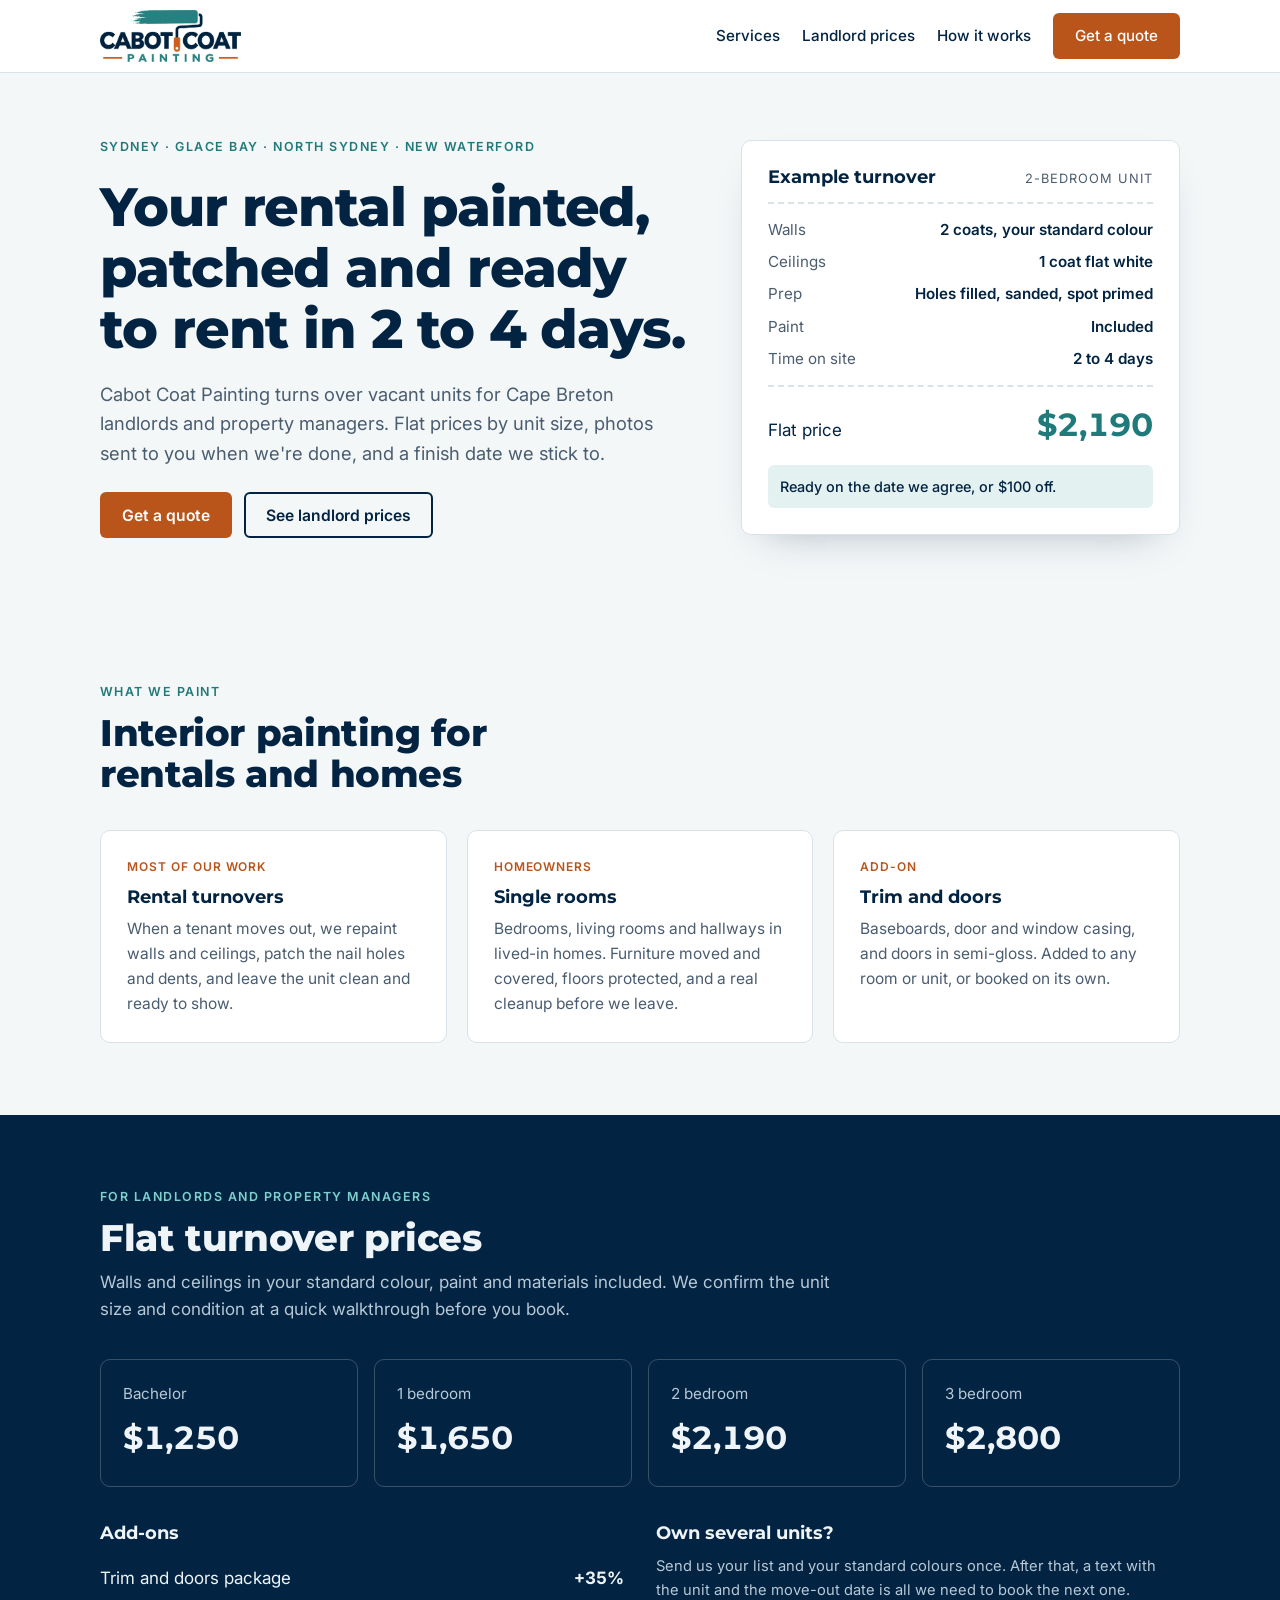
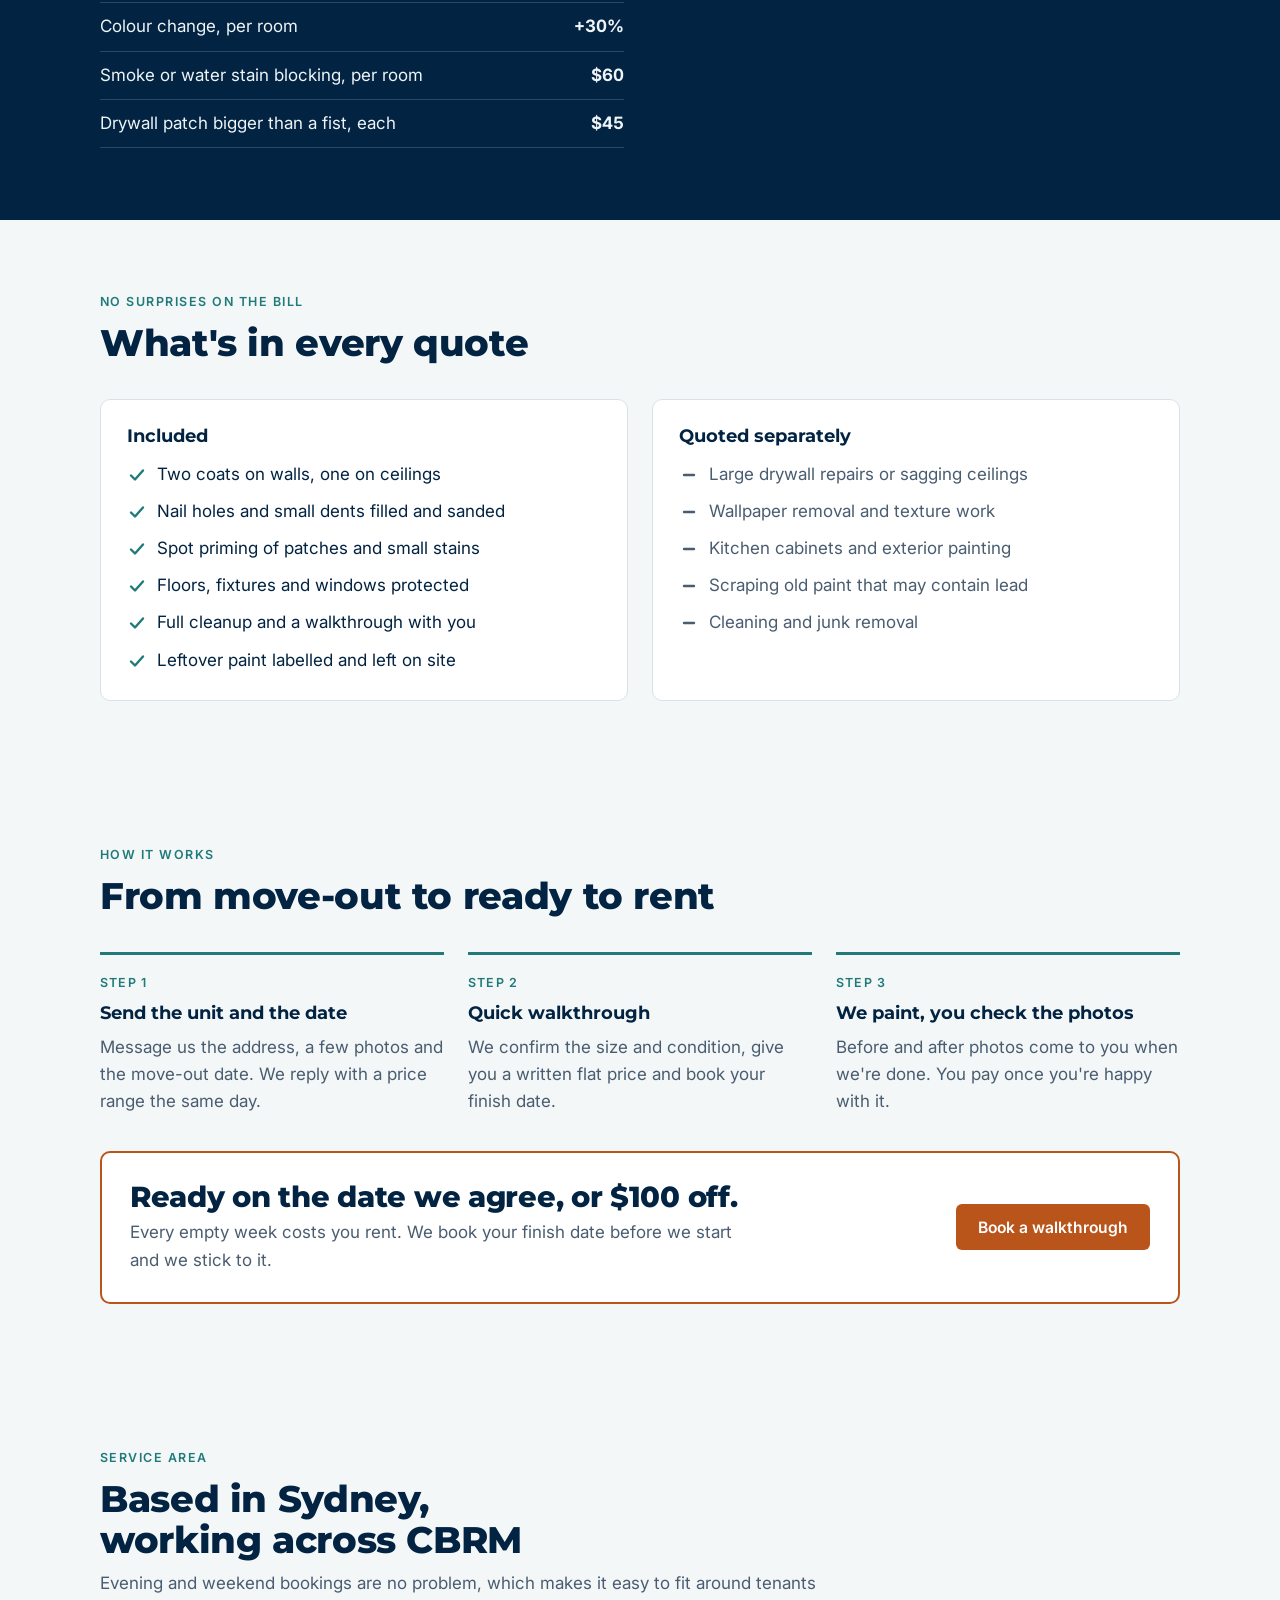
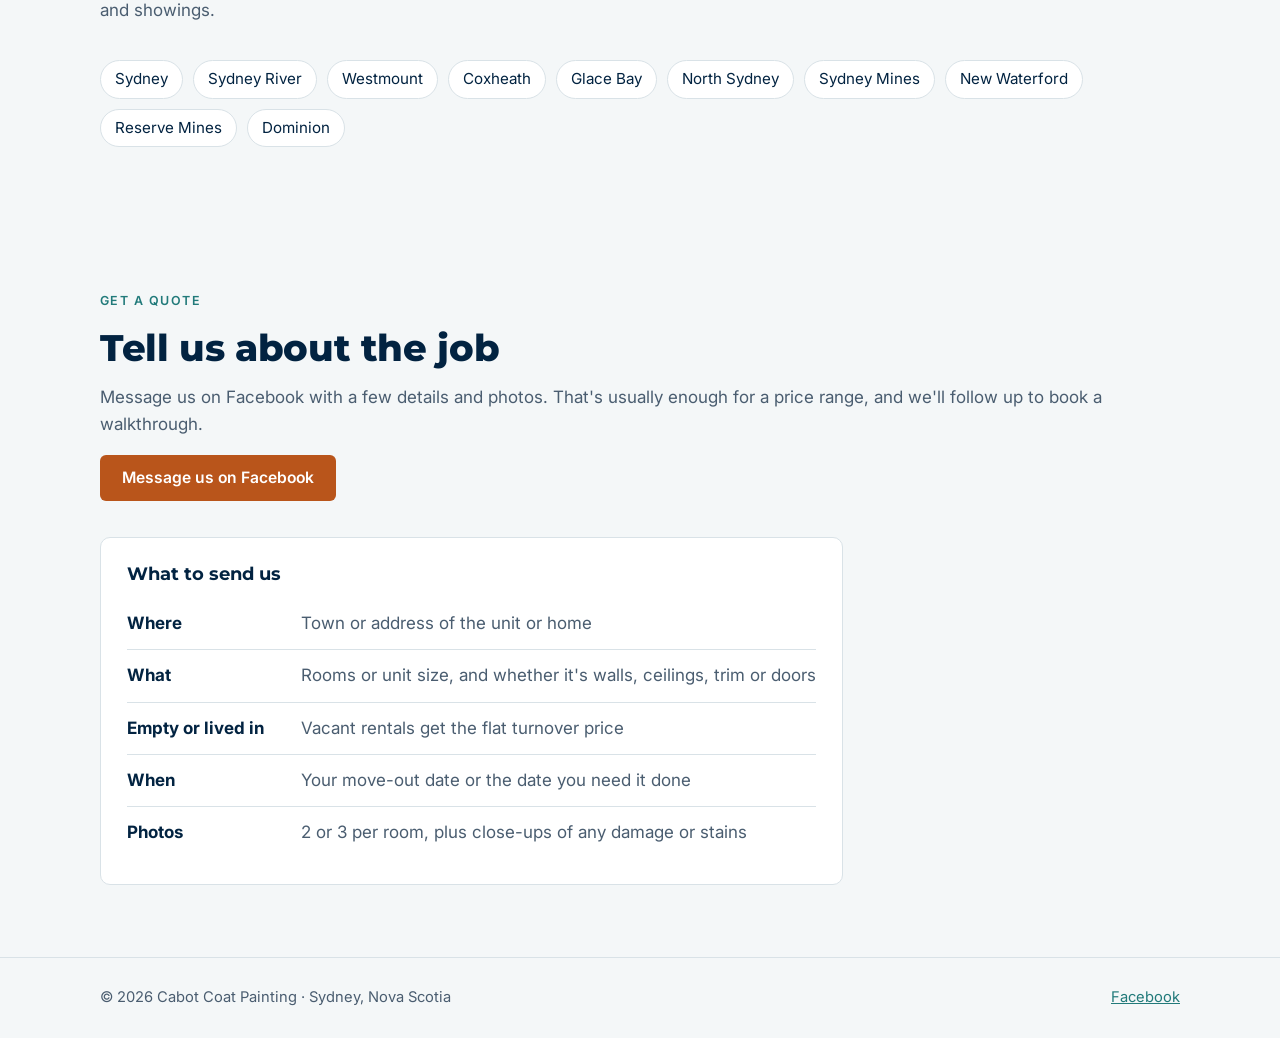
==== index.html @ 412a7052 "Add files via upload" ====
<!doctype html>
<html lang="en">
<head>
<meta charset="utf-8">
<meta name="viewport" content="width=device-width, initial-scale=1, viewport-fit=cover">
<meta property="og:title" content="Cabot Coat Painting">
<meta property="og:description" content="Rental turnover and interior painting in Sydney, Nova Scotia and area.">
<meta property="og:image" content="https://cabotcoat.ca/logo.png">
<title>Cabot Coat Painting</title>
<meta name="description" content="Rental turnover and interior painting in Sydney, Nova Scotia and area. Flat prices for landlords, finished on the date we agree.">
<link rel="icon" href="icon.png">
<link rel="stylesheet" href="https://fonts.googleapis.com/css2?family=Montserrat:wght@700;800&family=Inter:wght@400;500;600&display=swap">
<style>
/* Layout: white header with logo, split hero with a "job ticket" card, then alternating bands that end on a quote form. */
:root {
  --bg: #f4f7f8;
  --surface: #ffffff;
  --ink: #022341;
  --muted: #4a5d70;
  --line: #d9e2e7;
  --teal: #217a7a;
  --teal-soft: #e3f1f0;
  --orange: #b9551b;
  --band: #022341;
  --band-ink: #eef4f7;
  --band-muted: #b7c8d6;
  --font-display: "Montserrat", "Segoe UI", system-ui, sans-serif;
  --font-body: "Inter", system-ui, -apple-system, "Segoe UI", sans-serif;
}
@media (prefers-color-scheme: dark) {
  :root:not([data-theme="light"]) {
    --bg: #071a2c; --surface: #0c2640; --ink: #e8eff4; --muted: #a9bccb; --line: #1f3d58;
    --teal: #4fb3b0; --teal-soft: #0f3540; --orange: #e98a4f; --band: #0f3150; --band-ink: #eef4f7; --band-muted: #b7c8d6;
    color-scheme: dark;
  }
}
:root[data-theme="dark"] {
  --bg: #071a2c; --surface: #0c2640; --ink: #e8eff4; --muted: #a9bccb; --line: #1f3d58;
  --teal: #4fb3b0; --teal-soft: #0f3540; --orange: #e98a4f; --band: #0f3150; --band-ink: #eef4f7; --band-muted: #b7c8d6;
  color-scheme: dark;
}
* { box-sizing: border-box; }
html { scroll-behavior: smooth; }
@media (prefers-reduced-motion: reduce) { html { scroll-behavior: auto; } }
body { background: var(--bg); color: var(--ink); font-family: var(--font-body); font-size: 17px; line-height: 1.6; }
.wrap { max-width: 1120px; margin: 0 auto; padding-left: max(20px, env(safe-area-inset-left, 0px)); padding-right: max(20px, env(safe-area-inset-right, 0px)); }
h1, h2, h3 { font-family: var(--font-display); line-height: 1.12; margin: 0; text-wrap: balance; }
h1 { font-size: clamp(2.1rem, 5vw, 3.4rem); font-weight: 800; letter-spacing: -0.02em; }
h2 { font-size: clamp(1.6rem, 3.4vw, 2.3rem); font-weight: 800; letter-spacing: -0.01em; }
h3 { font-size: 1.15rem; font-weight: 700; }
p { margin: 0; }
a { color: var(--teal); }
a:focus-visible, button:focus-visible, input:focus-visible, textarea:focus-visible, select:focus-visible { outline: 3px solid var(--orange); outline-offset: 2px; }
.eyebrow { font-size: 0.78rem; font-weight: 600; letter-spacing: 0.12em; text-transform: uppercase; color: var(--teal); }

/* Header */
body::before { content: ""; position: fixed; inset: 0 0 auto; height: env(safe-area-inset-top, 0px); z-index: 10; background: #ffffff; }
header.site { position: sticky; top: env(safe-area-inset-top, 0px); z-index: 5; background: #ffffff; border-bottom: 1px solid #d9e2e7; }
header.site .wrap { display: flex; align-items: center; justify-content: space-between; gap: 16px; padding-block: 10px; }
.logo img { display: block; height: 52px; width: auto; }
nav.links { display: flex; align-items: center; gap: 22px; }
nav.links a { color: #022341; text-decoration: none; font-weight: 500; font-size: 0.95rem; }
nav.links a:hover { color: #217a7a; }
.btn { display: inline-flex; align-items: center; justify-content: center; min-height: 46px; padding-inline: 20px; border-radius: 6px; font-weight: 600; font-size: 0.98rem; text-decoration: none; border: 2px solid transparent; cursor: pointer; font-family: var(--font-body); }
.btn-primary { background: #b9551b; color: #ffffff; }
.btn-primary:hover { background: #a24814; }
.btn-ghost { border-color: var(--ink); color: var(--ink); background: transparent; }
.btn-ghost:hover { background: var(--surface); }
nav.links .btn-primary { color: #ffffff; }
@media (max-width: 760px) { nav.links a:not(.btn) { display: none; } .logo img { height: 42px; } }

/* Hero */
.hero .wrap { display: grid; grid-template-columns: minmax(0, 1.15fr) minmax(0, 0.85fr); gap: 48px; align-items: center; padding-block: 64px 72px; }
.hero-copy { display: flex; flex-direction: column; gap: 20px; min-width: 0; }
.hero-copy .lede { font-size: 1.15rem; color: var(--muted); max-width: 34em; }
.hero-actions { display: flex; flex-wrap: wrap; gap: 12px; margin-top: 4px; }
.ticket { background: var(--surface); border: 1px solid var(--line); border-radius: 10px; padding: 26px; display: flex; flex-direction: column; gap: 14px; box-shadow: 0 18px 40px -24px rgba(2, 35, 65, 0.35); min-width: 0; }
.ticket-head { display: flex; justify-content: space-between; align-items: baseline; gap: 12px; border-bottom: 2px dashed var(--line); padding-bottom: 12px; }
.ticket-head span { font-size: 0.8rem; color: var(--muted); letter-spacing: 0.08em; text-transform: uppercase; }
.ticket dl { margin: 0; display: grid; grid-template-columns: auto minmax(0, 1fr); gap: 8px 16px; font-size: 0.95rem; }
.ticket dt { color: var(--muted); }
.ticket dd { margin: 0; font-weight: 600; text-align: right; }
.ticket .price { display: flex; justify-content: space-between; align-items: baseline; border-top: 2px dashed var(--line); padding-top: 12px; }
.ticket .price strong { font-family: var(--font-display); font-size: 2rem; color: var(--teal); font-variant-numeric: tabular-nums; }
.ticket .stamp { background: var(--teal-soft); color: var(--ink); border-radius: 6px; padding: 10px 12px; font-size: 0.9rem; font-weight: 500; }
@media (max-width: 860px) { .hero .wrap { grid-template-columns: minmax(0, 1fr); padding-block: 40px 48px; gap: 32px; } }

/* Sections */
section.block .wrap { padding-block: 72px; display: flex; flex-direction: column; gap: 36px; }
.section-head { display: flex; flex-direction: column; gap: 10px; max-width: 44em; }
.section-head p { color: var(--muted); }
.services { display: grid; grid-template-columns: repeat(3, minmax(0, 1fr)); gap: 20px; }
.service { background: var(--surface); border: 1px solid var(--line); border-radius: 10px; padding: 26px; display: flex; flex-direction: column; gap: 10px; min-width: 0; }
.service .tag { align-self: flex-start; font-size: 0.75rem; font-weight: 600; letter-spacing: 0.08em; text-transform: uppercase; color: var(--orange); }
.service p { color: var(--muted); font-size: 0.97rem; }
@media (max-width: 860px) { .services { grid-template-columns: minmax(0, 1fr); } }

/* Pricing band */
.band { background: var(--band); color: var(--band-ink); }
.band .section-head p { color: var(--band-muted); }
.band .eyebrow { color: #7fd0cc; }
.price-grid { display: grid; grid-template-columns: repeat(4, minmax(0, 1fr)); gap: 16px; }
.unit { border: 1px solid rgba(238, 244, 247, 0.22); border-radius: 10px; padding: 22px; display: flex; flex-direction: column; gap: 6px; }
.unit span { color: var(--band-muted); font-size: 0.95rem; }
.unit strong { font-family: var(--font-display); font-size: 2rem; font-variant-numeric: tabular-nums; }
.price-notes { display: grid; grid-template-columns: repeat(2, minmax(0, 1fr)); gap: 32px; }
.price-notes h3 { margin-bottom: 12px; }
.addons { list-style: none; margin: 0; padding: 0; display: flex; flex-direction: column; }
.addons li { display: flex; justify-content: space-between; gap: 16px; padding-block: 10px; border-bottom: 1px solid rgba(238, 244, 247, 0.18); font-variant-numeric: tabular-nums; }
.addons li b { white-space: nowrap; }
.fine { color: var(--band-muted); font-size: 0.92rem; }
@media (max-width: 860px) { .price-grid { grid-template-columns: repeat(2, minmax(0, 1fr)); } .price-notes { grid-template-columns: minmax(0, 1fr); } }

/* Included */
.scope { display: grid; grid-template-columns: repeat(2, minmax(0, 1fr)); gap: 24px; }
.scope > div { background: var(--surface); border: 1px solid var(--line); border-radius: 10px; padding: 26px; min-width: 0; }
.scope ul { margin: 14px 0 0; padding: 0; list-style: none; display: flex; flex-direction: column; gap: 10px; }
.scope li { display: flex; gap: 10px; align-items: flex-start; }
.scope li svg { flex: 0 0 20px; margin-top: 4px; }
.scope .no li { color: var(--muted); }
@media (max-width: 760px) { .scope { grid-template-columns: minmax(0, 1fr); } }

/* Steps */
.steps { display: grid; grid-template-columns: repeat(3, minmax(0, 1fr)); gap: 24px; counter-reset: step; list-style: none; margin: 0; padding: 0; }
.steps li { display: flex; flex-direction: column; gap: 10px; padding-top: 18px; border-top: 3px solid var(--teal); min-width: 0; }
.steps li::before { counter-increment: step; content: "Step " counter(step); font-size: 0.78rem; font-weight: 600; letter-spacing: 0.1em; text-transform: uppercase; color: var(--teal); }
.steps p { color: var(--muted); }
@media (max-width: 760px) { .steps { grid-template-columns: minmax(0, 1fr); } }

.promise { background: var(--surface); border: 2px solid var(--orange); border-radius: 10px; padding: 28px; display: flex; flex-wrap: wrap; justify-content: space-between; align-items: center; gap: 20px; }
.promise h2 { font-size: clamp(1.3rem, 2.6vw, 1.8rem); }
.promise p { color: var(--muted); max-width: 36em; margin-top: 6px; }

.areas { display: flex; flex-wrap: wrap; gap: 10px; list-style: none; margin: 0; padding: 0; }
.areas li { background: var(--surface); border: 1px solid var(--line); border-radius: 999px; padding: 6px 14px; font-size: 0.95rem; }

/* Contact */
.contact { display: grid; grid-template-columns: minmax(0, 0.9fr) minmax(0, 1.1fr); gap: 40px; align-items: start; }
.contact-side { display: flex; flex-direction: column; gap: 16px; }
.contact-side p { color: var(--muted); }
form.quote { background: var(--surface); border: 1px solid var(--line); border-radius: 10px; padding: 26px; display: grid; grid-template-columns: repeat(2, minmax(0, 1fr)); gap: 16px; }
.field { display: flex; flex-direction: column; gap: 6px; min-width: 0; }
.field.full { grid-column: 1 / -1; }
.field label { font-weight: 600; font-size: 0.92rem; }
.field input, .field select, .field textarea { font: inherit; font-size: 1rem; color: var(--ink); background: var(--bg); border: 1px solid var(--line); border-radius: 6px; padding: 11px 12px; min-height: 46px; width: 100%; }
.field textarea { min-height: 110px; resize: vertical; }
.form-status { grid-column: 1 / -1; font-size: 0.95rem; color: var(--teal); min-height: 1.4em; }
.hidden-field { position: absolute; left: -9999px; }
.quote-card { background: var(--surface); border: 1px solid var(--line); border-radius: 10px; padding: 26px; min-width: 0; }
.send-list { list-style: none; margin: 14px 0 0; padding: 0; display: flex; flex-direction: column; }
.send-list li { display: grid; grid-template-columns: 9.5em minmax(0, 1fr); gap: 12px; padding-block: 12px; border-bottom: 1px solid var(--line); }
.send-list li:last-child { border-bottom: 0; }
.send-list span { color: var(--muted); }
@media (max-width: 520px) { .send-list li { grid-template-columns: minmax(0, 1fr); gap: 2px; } }
@media (max-width: 860px) { .contact { grid-template-columns: minmax(0, 1fr); } }
@media (max-width: 520px) { form.quote { grid-template-columns: minmax(0, 1fr); } }

footer.site { border-top: 1px solid var(--line); }
footer.site .wrap { padding-block: 28px; display: flex; flex-wrap: wrap; justify-content: space-between; gap: 12px; color: var(--muted); font-size: 0.92rem; }
</style>
<style>body{margin:0}img{max-width:100%}</style>
</head>
<body>

<header class="site">
  <div class="wrap">
    <a class="logo" href="#top" aria-label="Cabot Coat Painting, home"><img src="logo.png" alt="Cabot Coat Painting" width="800" height="294"></a>
    <nav class="links" aria-label="Main">
      <a href="#services">Services</a>
      <a href="#prices">Landlord prices</a>
      <a href="#how">How it works</a>
      <a class="btn btn-primary" href="#quote">Get a quote</a>
    </nav>
  </div>
</header>

<main id="top">
  <section class="hero">
    <div class="wrap">
      <div class="hero-copy">
        <div class="eyebrow">Sydney · Glace Bay · North Sydney · New Waterford</div>
        <h1>Your rental painted, patched and ready to rent in 2 to 4 days.</h1>
        <p class="lede">Cabot Coat Painting turns over vacant units for Cape Breton landlords and property managers. Flat prices by unit size, photos sent to you when we're done, and a finish date we stick to.</p>
        <div class="hero-actions">
          <a class="btn btn-primary" href="#quote">Get a quote</a>
          <a class="btn btn-ghost" href="#prices">See landlord prices</a>
        </div>
      </div>
      <aside class="ticket" aria-label="Example turnover job">
        <div class="ticket-head"><h3>Example turnover</h3><span>2-bedroom unit</span></div>
        <dl>
          <dt>Walls</dt><dd>2 coats, your standard colour</dd>
          <dt>Ceilings</dt><dd>1 coat flat white</dd>
          <dt>Prep</dt><dd>Holes filled, sanded, spot primed</dd>
          <dt>Paint</dt><dd>Included</dd>
          <dt>Time on site</dt><dd>2 to 4 days</dd>
        </dl>
        <div class="price"><span>Flat price</span><strong>$2,190</strong></div>
        <div class="stamp">Ready on the date we agree, or $100 off.</div>
      </aside>
    </div>
  </section>

  <section class="block" id="services">
    <div class="wrap">
      <div class="section-head">
        <div class="eyebrow">What we paint</div>
        <h2>Interior painting for rentals and homes</h2>
      </div>
      <div class="services">
        <article class="service">
          <span class="tag">Most of our work</span>
          <h3>Rental turnovers</h3>
          <p>When a tenant moves out, we repaint walls and ceilings, patch the nail holes and dents, and leave the unit clean and ready to show.</p>
        </article>
        <article class="service">
          <span class="tag">Homeowners</span>
          <h3>Single rooms</h3>
          <p>Bedrooms, living rooms and hallways in lived-in homes. Furniture moved and covered, floors protected, and a real cleanup before we leave.</p>
        </article>
        <article class="service">
          <span class="tag">Add-on</span>
          <h3>Trim and doors</h3>
          <p>Baseboards, door and window casing, and doors in semi-gloss. Added to any room or unit, or booked on its own.</p>
        </article>
      </div>
    </div>
  </section>

  <section class="block band" id="prices">
    <div class="wrap">
      <div class="section-head">
        <div class="eyebrow">For landlords and property managers</div>
        <h2>Flat turnover prices</h2>
        <p>Walls and ceilings in your standard colour, paint and materials included. We confirm the unit size and condition at a quick walkthrough before you book.</p>
      </div>
      <div class="price-grid">
        <div class="unit"><span>Bachelor</span><strong>$1,250</strong></div>
        <div class="unit"><span>1 bedroom</span><strong>$1,650</strong></div>
        <div class="unit"><span>2 bedroom</span><strong>$2,190</strong></div>
        <div class="unit"><span>3 bedroom</span><strong>$2,800</strong></div>
      </div>
      <div class="price-notes">
        <div>
          <h3>Add-ons</h3>
          <ul class="addons">
            <li><span>Trim and doors package</span><b>+35%</b></li>
            <li><span>Colour change, per room</span><b>+30%</b></li>
            <li><span>Smoke or water stain blocking, per room</span><b>$60</b></li>
            <li><span>Drywall patch bigger than a fist, each</span><b>$45</b></li>
          </ul>
        </div>
        <div>
          <h3>Own several units?</h3>
          <p class="fine">Send us your list and your standard colours once. After that, a text with the unit and the move-out date is all we need to book the next one.</p>
        </div>
      </div>
    </div>
  </section>

  <section class="block">
    <div class="wrap">
      <div class="section-head">
        <div class="eyebrow">No surprises on the bill</div>
        <h2>What's in every quote</h2>
      </div>
      <div class="scope">
        <div>
          <h3>Included</h3>
          <ul>
            <li><svg width="20" height="20" viewBox="0 0 20 20" aria-hidden="true"><path d="M4 10.5l4 4 8-9" fill="none" stroke="var(--teal)" stroke-width="2.4" stroke-linecap="round" stroke-linejoin="round"/></svg>Two coats on walls, one on ceilings</li>
            <li><svg width="20" height="20" viewBox="0 0 20 20" aria-hidden="true"><path d="M4 10.5l4 4 8-9" fill="none" stroke="var(--teal)" stroke-width="2.4" stroke-linecap="round" stroke-linejoin="round"/></svg>Nail holes and small dents filled and sanded</li>
            <li><svg width="20" height="20" viewBox="0 0 20 20" aria-hidden="true"><path d="M4 10.5l4 4 8-9" fill="none" stroke="var(--teal)" stroke-width="2.4" stroke-linecap="round" stroke-linejoin="round"/></svg>Spot priming of patches and small stains</li>
            <li><svg width="20" height="20" viewBox="0 0 20 20" aria-hidden="true"><path d="M4 10.5l4 4 8-9" fill="none" stroke="var(--teal)" stroke-width="2.4" stroke-linecap="round" stroke-linejoin="round"/></svg>Floors, fixtures and windows protected</li>
            <li><svg width="20" height="20" viewBox="0 0 20 20" aria-hidden="true"><path d="M4 10.5l4 4 8-9" fill="none" stroke="var(--teal)" stroke-width="2.4" stroke-linecap="round" stroke-linejoin="round"/></svg>Full cleanup and a walkthrough with you</li>
            <li><svg width="20" height="20" viewBox="0 0 20 20" aria-hidden="true"><path d="M4 10.5l4 4 8-9" fill="none" stroke="var(--teal)" stroke-width="2.4" stroke-linecap="round" stroke-linejoin="round"/></svg>Leftover paint labelled and left on site</li>
          </ul>
        </div>
        <div class="no">
          <h3>Quoted separately</h3>
          <ul>
            <li><svg width="20" height="20" viewBox="0 0 20 20" aria-hidden="true"><path d="M5 10h10" fill="none" stroke="var(--muted)" stroke-width="2.4" stroke-linecap="round"/></svg>Large drywall repairs or sagging ceilings</li>
            <li><svg width="20" height="20" viewBox="0 0 20 20" aria-hidden="true"><path d="M5 10h10" fill="none" stroke="var(--muted)" stroke-width="2.4" stroke-linecap="round"/></svg>Wallpaper removal and texture work</li>
            <li><svg width="20" height="20" viewBox="0 0 20 20" aria-hidden="true"><path d="M5 10h10" fill="none" stroke="var(--muted)" stroke-width="2.4" stroke-linecap="round"/></svg>Kitchen cabinets and exterior painting</li>
            <li><svg width="20" height="20" viewBox="0 0 20 20" aria-hidden="true"><path d="M5 10h10" fill="none" stroke="var(--muted)" stroke-width="2.4" stroke-linecap="round"/></svg>Scraping old paint that may contain lead</li>
            <li><svg width="20" height="20" viewBox="0 0 20 20" aria-hidden="true"><path d="M5 10h10" fill="none" stroke="var(--muted)" stroke-width="2.4" stroke-linecap="round"/></svg>Cleaning and junk removal</li>
          </ul>
        </div>
      </div>
    </div>
  </section>

  <section class="block" id="how">
    <div class="wrap">
      <div class="section-head">
        <div class="eyebrow">How it works</div>
        <h2>From move-out to ready to rent</h2>
      </div>
      <ol class="steps">
        <li><h3>Send the unit and the date</h3><p>Message us the address, a few photos and the move-out date. We reply with a price range the same day.</p></li>
        <li><h3>Quick walkthrough</h3><p>We confirm the size and condition, give you a written flat price and book your finish date.</p></li>
        <li><h3>We paint, you check the photos</h3><p>Before and after photos come to you when we're done. You pay once you're happy with it.</p></li>
      </ol>
      <div class="promise">
        <div>
          <h2>Ready on the date we agree, or $100 off.</h2>
          <p>Every empty week costs you rent. We book your finish date before we start and we stick to it.</p>
        </div>
        <a class="btn btn-primary" href="#quote">Book a walkthrough</a>
      </div>
    </div>
  </section>

  <section class="block">
    <div class="wrap">
      <div class="section-head">
        <div class="eyebrow">Service area</div>
        <h2>Based in Sydney, working across CBRM</h2>
        <p>Evening and weekend bookings are no problem, which makes it easy to fit around tenants and showings.</p>
      </div>
      <ul class="areas">
        <li>Sydney</li><li>Sydney River</li><li>Westmount</li><li>Coxheath</li><li>Glace Bay</li><li>North Sydney</li><li>Sydney Mines</li><li>New Waterford</li><li>Reserve Mines</li><li>Dominion</li>
      </ul>
    </div>
  </section>

  <section class="block" id="quote">
    <div class="wrap contact">
      <div class="contact-side">
        <div class="eyebrow">Get a quote</div>
        <h2>Tell us about the job</h2>
        <p>Message us on Facebook with a few details and photos. That's usually enough for a price range, and we'll follow up to book a walkthrough.</p>
        <a class="btn btn-primary" style="align-self: flex-start" href="https://m.me/61596141884232" target="_blank" rel="noopener">Message us on Facebook</a>
      </div>
      <div class="quote-card">
        <h3>What to send us</h3>
        <ul class="send-list">
          <li><b>Where</b><span>Town or address of the unit or home</span></li>
          <li><b>What</b><span>Rooms or unit size, and whether it's walls, ceilings, trim or doors</span></li>
          <li><b>Empty or lived in</b><span>Vacant rentals get the flat turnover price</span></li>
          <li><b>When</b><span>Your move-out date or the date you need it done</span></li>
          <li><b>Photos</b><span>2 or 3 per room, plus close-ups of any damage or stains</span></li>
        </ul>
      </div>
    </div>
  </section>
</main>

<footer class="site">
  <div class="wrap">
    <span>© 2026 Cabot Coat Painting · Sydney, Nova Scotia</span>
    <a href="https://www.facebook.com/profile.php?id=61596141884232" target="_blank" rel="noopener">Facebook</a>
  </div>
</footer>

</body>
</html>
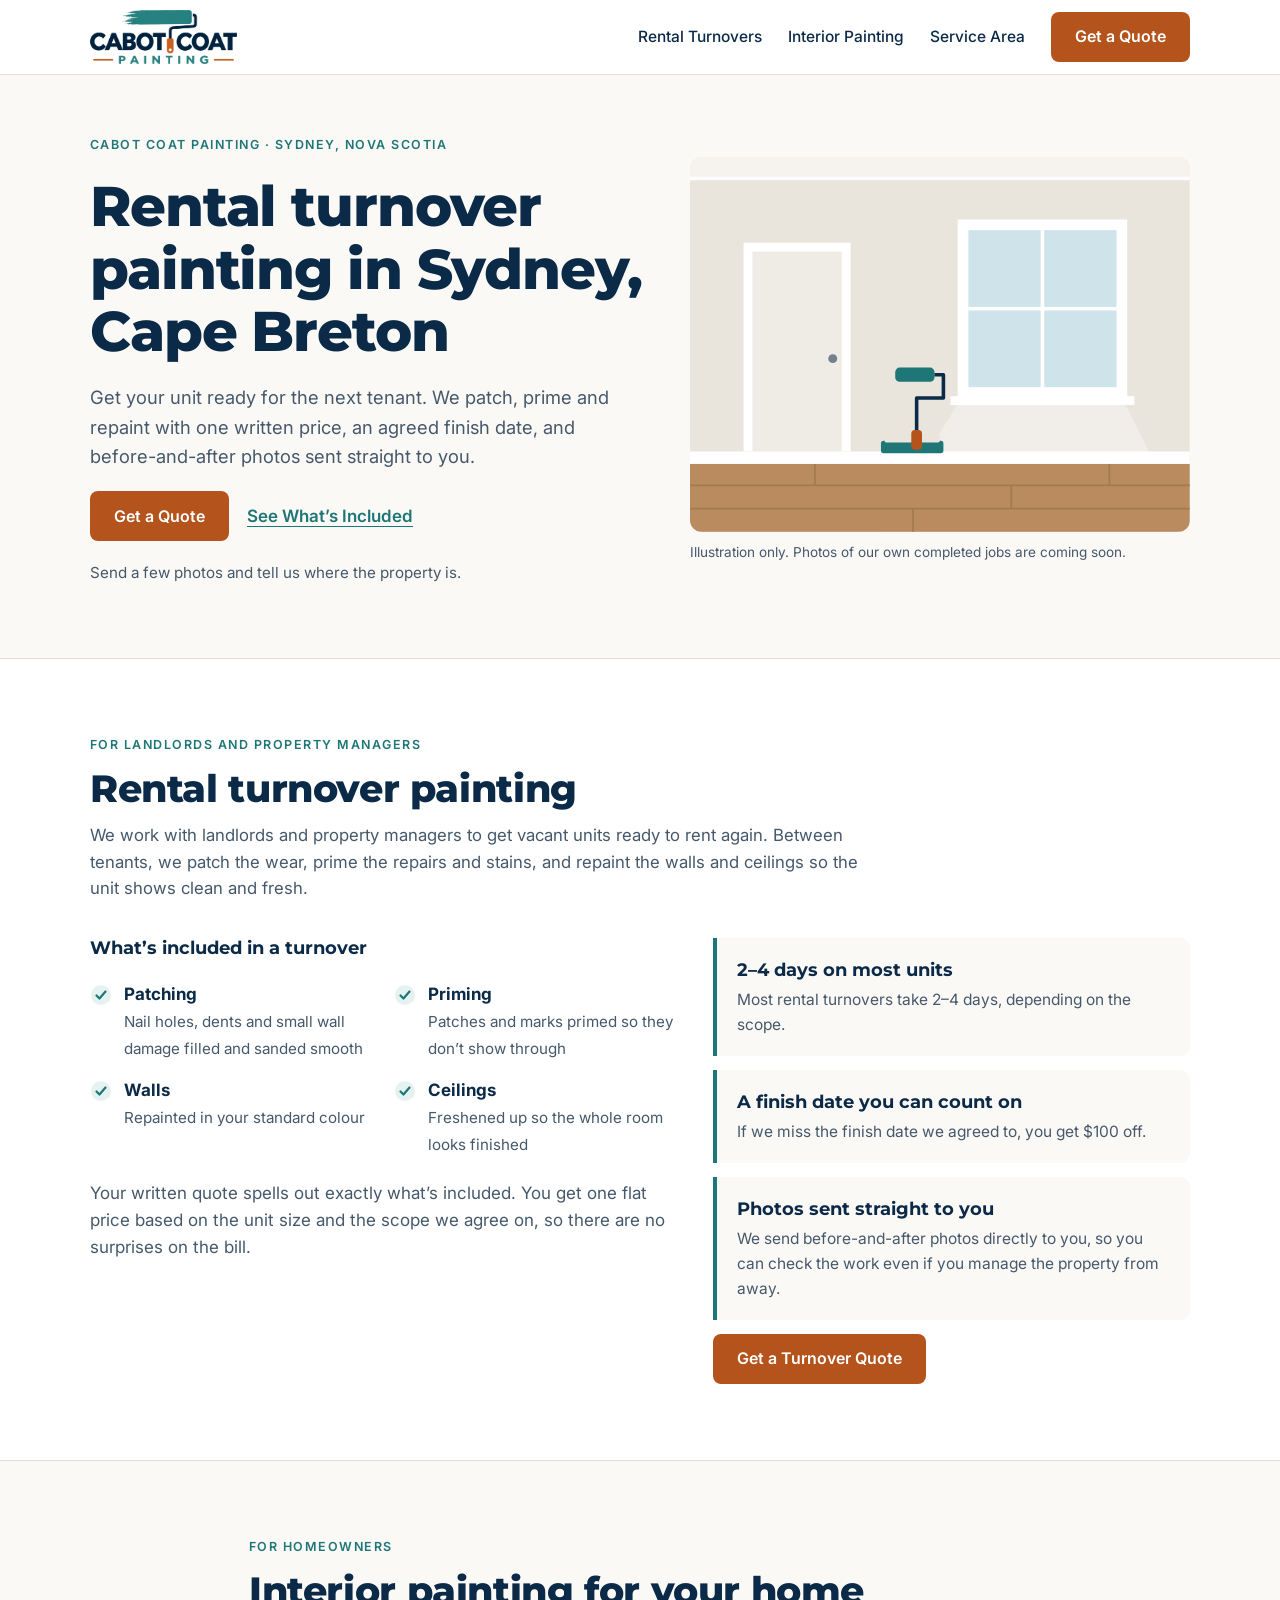
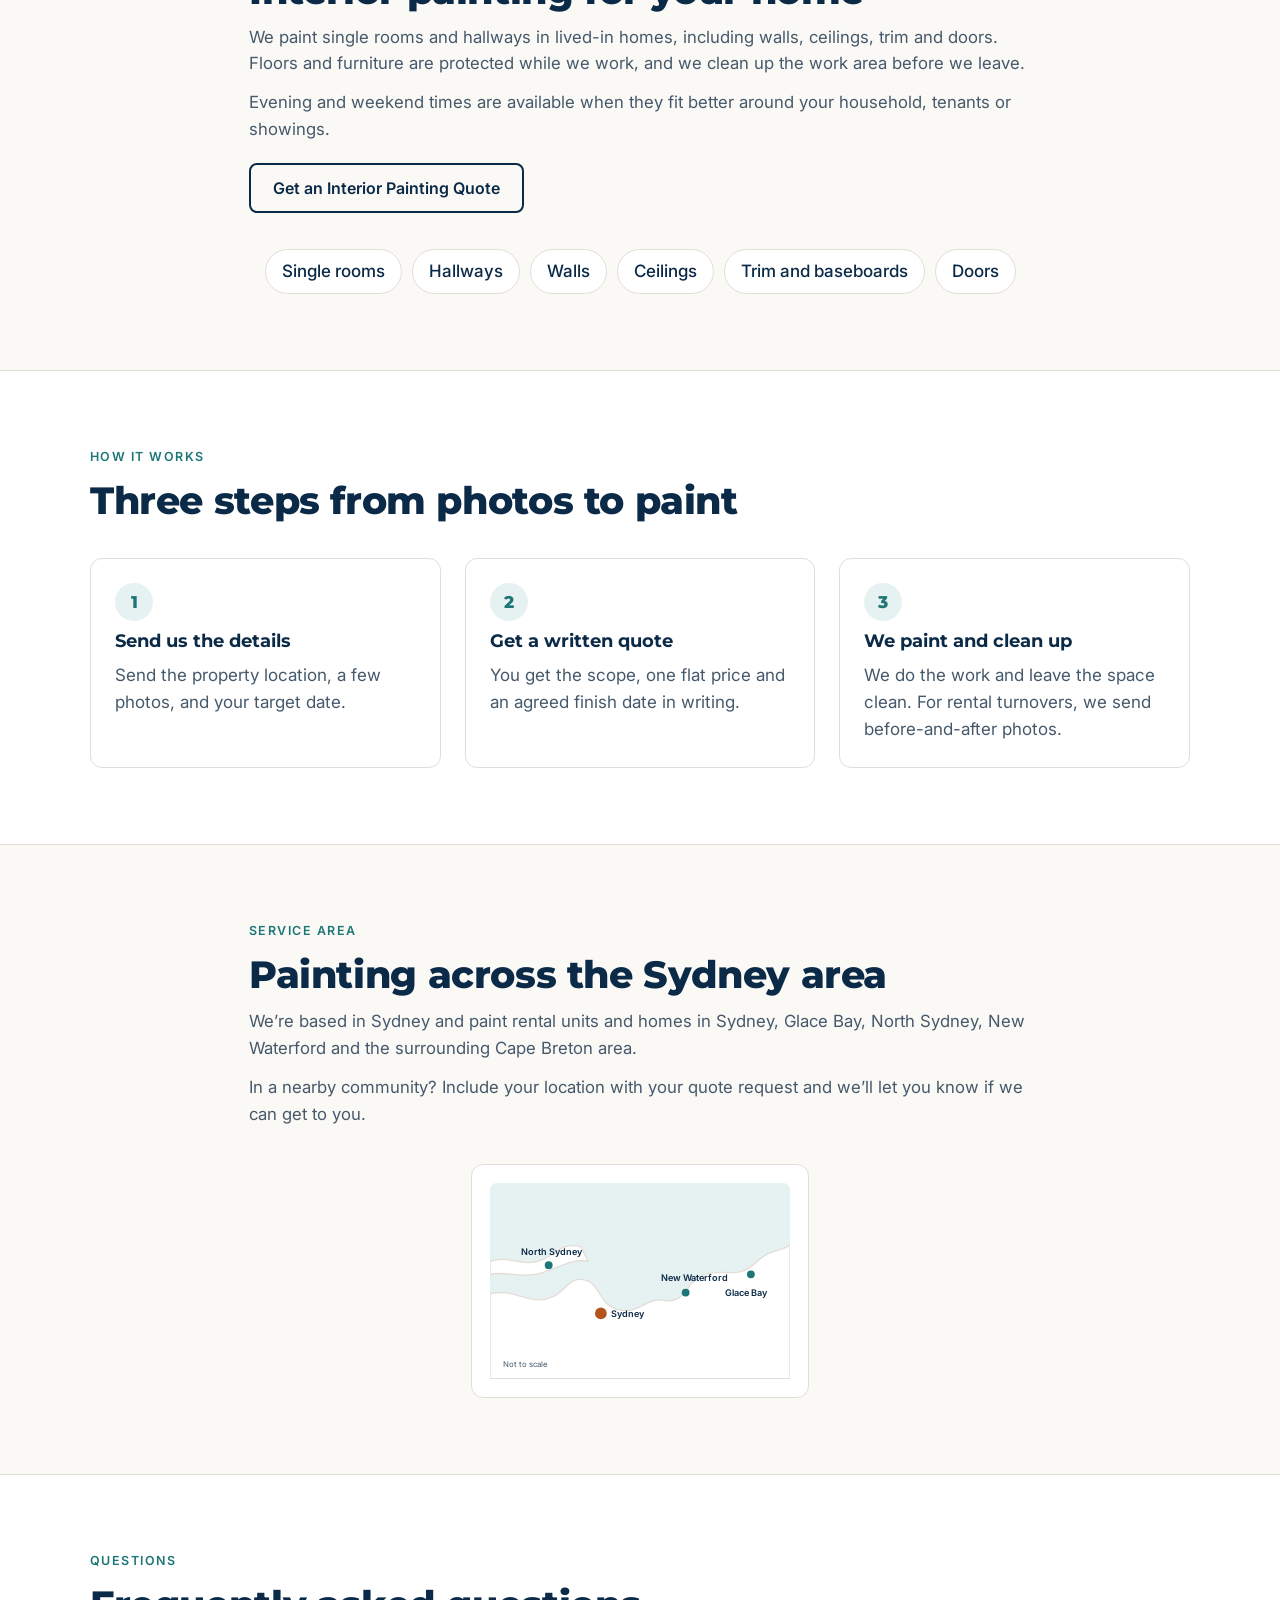
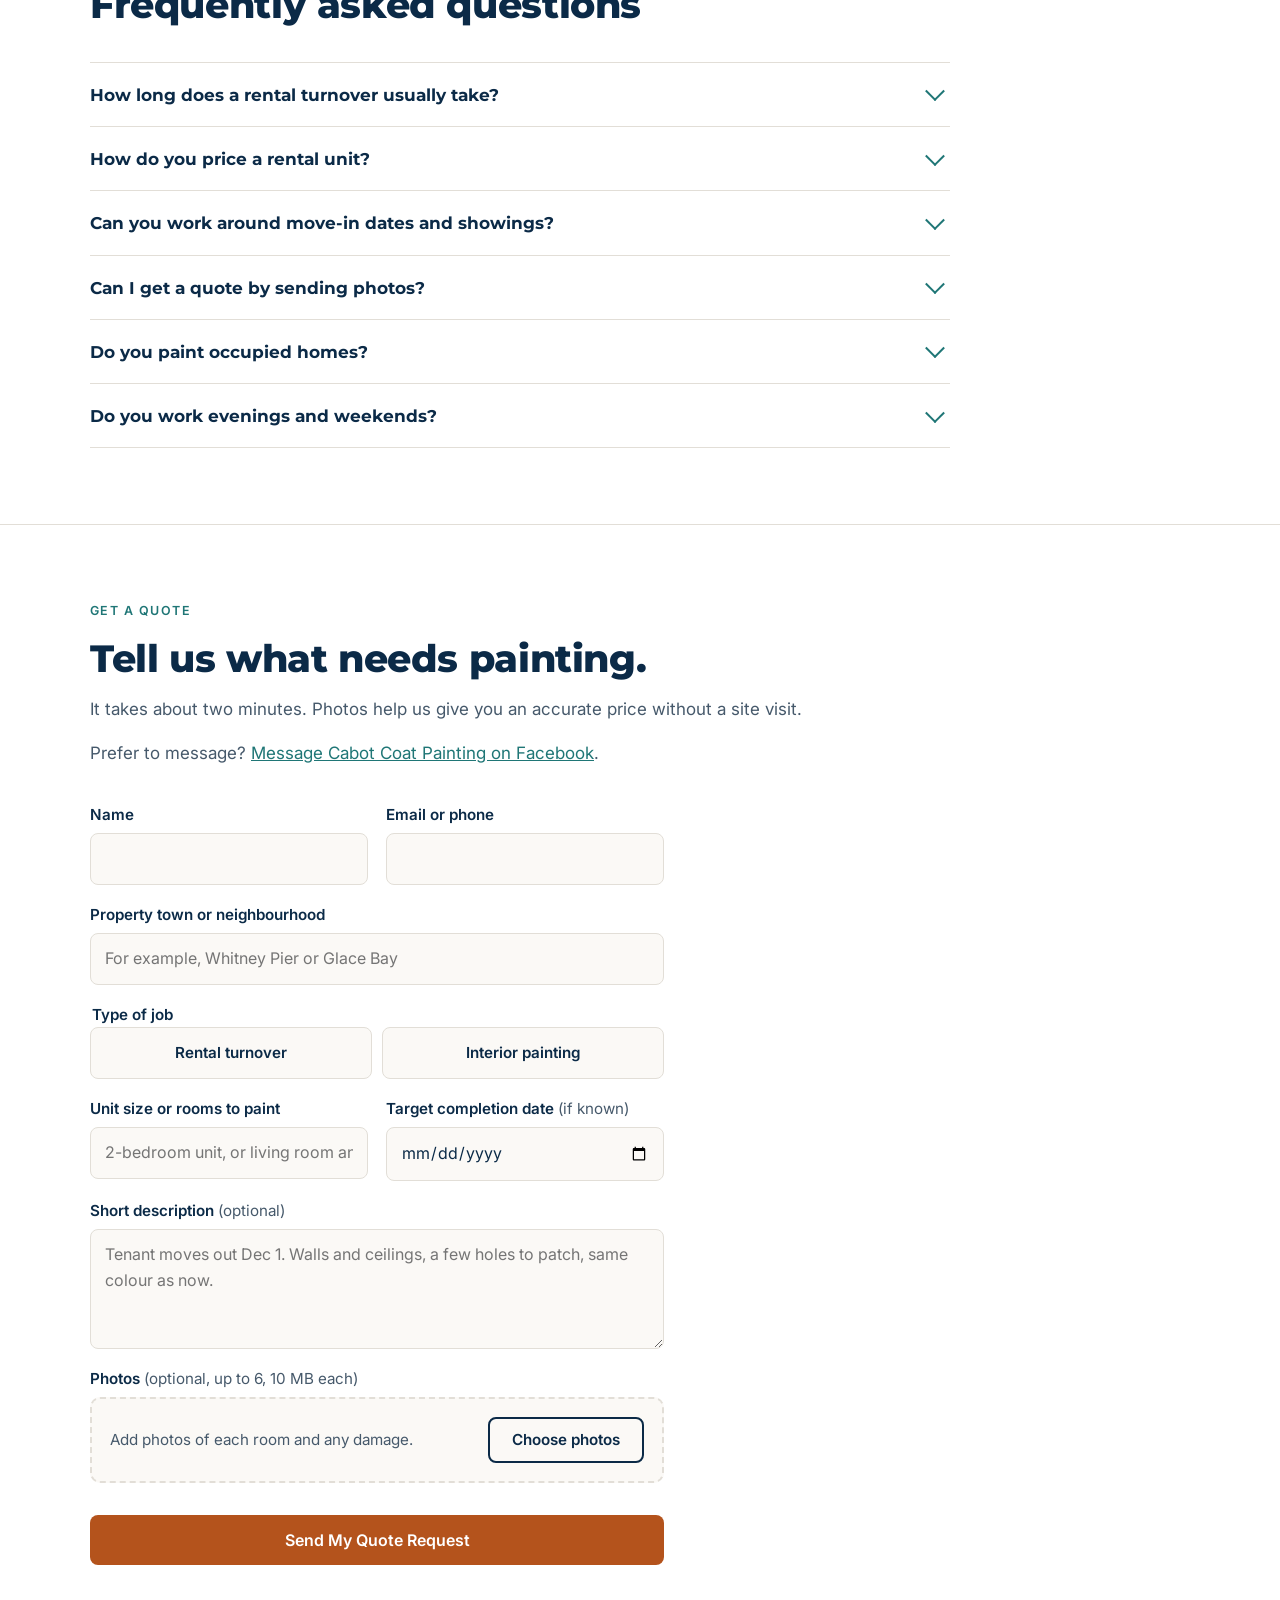
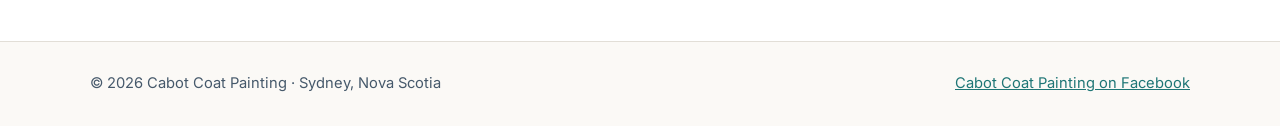
==== commit 47a101eb: "Add files via upload" ====
--- a/index.html
+++ b/index.html
@@ -1,176 +1,215 @@
 <!doctype html>
-<html lang="en">
+<html lang="en-CA">
 <head>
 <meta charset="utf-8">
 <meta name="viewport" content="width=device-width, initial-scale=1, viewport-fit=cover">
 <meta property="og:title" content="Cabot Coat Painting">
-<meta property="og:description" content="Rental turnover and interior painting in Sydney, Nova Scotia and area.">
+<meta property="og:description" content="Rental turnover and interior painting in Sydney, Cape Breton.">
 <meta property="og:image" content="https://cabotcoat.ca/logo.png">
-<title>Cabot Coat Painting</title>
-<meta name="description" content="Rental turnover and interior painting in Sydney, Nova Scotia and area. Flat prices for landlords, finished on the date we agree.">
+<link rel="canonical" href="https://cabotcoat.ca/">
+<title>Rental Turnover &amp; Interior Painting in Sydney, NS | Cabot Coat Painting</title>
+<meta name="description" content="Rental turnover and interior painting in Sydney, Cape Breton. One written price, an agreed finish date and before-and-after photos. Serving Sydney, Glace Bay, North Sydney and New Waterford.">
 <link rel="icon" href="icon.png">
 <link rel="stylesheet" href="https://fonts.googleapis.com/css2?family=Montserrat:wght@700;800&family=Inter:wght@400;500;600&display=swap">
 <style>
-/* Layout: white header with logo, split hero with a "job ticket" card, then alternating bands that end on a quote form. */
+/* Layout: sticky white header; split hero (copy + illustrated freshly painted room); turnover section leads as the widest, strongest band; homeowners, steps, area, FAQ; quote form closes the page. */
 :root {
-  --bg: #f4f7f8;
-  --surface: #ffffff;
-  --ink: #022341;
-  --muted: #4a5d70;
-  --line: #d9e2e7;
-  --teal: #217a7a;
-  --teal-soft: #e3f1f0;
-  --orange: #b9551b;
-  --band: #022341;
-  --band-ink: #eef4f7;
-  --band-muted: #b7c8d6;
+  --paper: #fbf9f6;       /* warm off-white page */
+  --white: #ffffff;
+  --navy: #0b2a47;        /* headings, text */
+  --ink-soft: #46596b;    /* secondary text */
+  --teal: #1f7676;        /* accents, links */
+  --teal-wash: #e6f2f1;
+  --copper: #b4531c;      /* primary button only */
+  --copper-dark: #994615;
+  --line: #e2ded7;
+  --error: #a3241c;
+  --error-wash: #fbeceb;
+  --ok-wash: #e7f3ec;
+  --ok: #1e6b43;
   --font-display: "Montserrat", "Segoe UI", system-ui, sans-serif;
   --font-body: "Inter", system-ui, -apple-system, "Segoe UI", sans-serif;
 }
 @media (prefers-color-scheme: dark) {
   :root:not([data-theme="light"]) {
-    --bg: #071a2c; --surface: #0c2640; --ink: #e8eff4; --muted: #a9bccb; --line: #1f3d58;
-    --teal: #4fb3b0; --teal-soft: #0f3540; --orange: #e98a4f; --band: #0f3150; --band-ink: #eef4f7; --band-muted: #b7c8d6;
+    --paper: #0a1b2c; --white: #10263b; --navy: #edf2f6; --ink-soft: #b2c2d0; --teal: #5cc0bc; --teal-wash: #12343d;
+    --copper: #c4612a; --copper-dark: #d97a43; --line: #24405a; --error: #ff9b91; --error-wash: #3a1d1f; --ok-wash: #15342a; --ok: #8fdcb1;
     color-scheme: dark;
   }
 }
 :root[data-theme="dark"] {
-  --bg: #071a2c; --surface: #0c2640; --ink: #e8eff4; --muted: #a9bccb; --line: #1f3d58;
-  --teal: #4fb3b0; --teal-soft: #0f3540; --orange: #e98a4f; --band: #0f3150; --band-ink: #eef4f7; --band-muted: #b7c8d6;
+  --paper: #0a1b2c; --white: #10263b; --navy: #edf2f6; --ink-soft: #b2c2d0; --teal: #5cc0bc; --teal-wash: #12343d;
+  --copper: #c4612a; --copper-dark: #d97a43; --line: #24405a; --error: #ff9b91; --error-wash: #3a1d1f; --ok-wash: #15342a; --ok: #8fdcb1;
   color-scheme: dark;
 }
 * { box-sizing: border-box; }
-html { scroll-behavior: smooth; }
-@media (prefers-reduced-motion: reduce) { html { scroll-behavior: auto; } }
-body { background: var(--bg); color: var(--ink); font-family: var(--font-body); font-size: 17px; line-height: 1.6; }
-.wrap { max-width: 1120px; margin: 0 auto; padding-left: max(20px, env(safe-area-inset-left, 0px)); padding-right: max(20px, env(safe-area-inset-right, 0px)); }
-h1, h2, h3 { font-family: var(--font-display); line-height: 1.12; margin: 0; text-wrap: balance; }
-h1 { font-size: clamp(2.1rem, 5vw, 3.4rem); font-weight: 800; letter-spacing: -0.02em; }
-h2 { font-size: clamp(1.6rem, 3.4vw, 2.3rem); font-weight: 800; letter-spacing: -0.01em; }
+html { scroll-behavior: smooth; scroll-padding-top: 84px; }
+@media (prefers-reduced-motion: reduce) { html { scroll-behavior: auto; } * { transition: none !important; } }
+body { background: var(--paper); color: var(--navy); font-family: var(--font-body); font-size: 17px; line-height: 1.6; }
+.wrap { max-width: 1140px; margin: 0 auto; padding-left: max(20px, env(safe-area-inset-left, 0px)); padding-right: max(20px, env(safe-area-inset-right, 0px)); }
+h1, h2, h3 { font-family: var(--font-display); color: var(--navy); line-height: 1.12; margin: 0; text-wrap: balance; }
+h1 { font-size: clamp(2.1rem, 5.2vw, 3.5rem); font-weight: 800; letter-spacing: -0.02em; }
+h2 { font-size: clamp(1.65rem, 3.4vw, 2.4rem); font-weight: 800; letter-spacing: -0.01em; }
 h3 { font-size: 1.15rem; font-weight: 700; }
 p { margin: 0; }
 a { color: var(--teal); }
-a:focus-visible, button:focus-visible, input:focus-visible, textarea:focus-visible, select:focus-visible { outline: 3px solid var(--orange); outline-offset: 2px; }
+:focus-visible { outline: 3px solid var(--teal); outline-offset: 3px; }
 .eyebrow { font-size: 0.78rem; font-weight: 600; letter-spacing: 0.12em; text-transform: uppercase; color: var(--teal); }
-
-/* Header */
-body::before { content: ""; position: fixed; inset: 0 0 auto; height: env(safe-area-inset-top, 0px); z-index: 10; background: #ffffff; }
-header.site { position: sticky; top: env(safe-area-inset-top, 0px); z-index: 5; background: #ffffff; border-bottom: 1px solid #d9e2e7; }
-header.site .wrap { display: flex; align-items: center; justify-content: space-between; gap: 16px; padding-block: 10px; }
-.logo img { display: block; height: 52px; width: auto; }
-nav.links { display: flex; align-items: center; gap: 22px; }
-nav.links a { color: #022341; text-decoration: none; font-weight: 500; font-size: 0.95rem; }
-nav.links a:hover { color: #217a7a; }
-.btn { display: inline-flex; align-items: center; justify-content: center; min-height: 46px; padding-inline: 20px; border-radius: 6px; font-weight: 600; font-size: 0.98rem; text-decoration: none; border: 2px solid transparent; cursor: pointer; font-family: var(--font-body); }
-.btn-primary { background: #b9551b; color: #ffffff; }
-.btn-primary:hover { background: #a24814; }
-.btn-ghost { border-color: var(--ink); color: var(--ink); background: transparent; }
-.btn-ghost:hover { background: var(--surface); }
-nav.links .btn-primary { color: #ffffff; }
-@media (max-width: 760px) { nav.links a:not(.btn) { display: none; } .logo img { height: 42px; } }
+.muted { color: var(--ink-soft); }
+
+.btn { display: inline-flex; align-items: center; justify-content: center; min-height: 50px; padding-inline: 22px; border-radius: 8px; font: 600 1rem/1.2 var(--font-body); text-decoration: none; border: 2px solid transparent; cursor: pointer; text-align: center; }
+.btn-primary { background: var(--copper); color: #ffffff; }
+.btn-primary:hover { background: var(--copper-dark); }
+.btn-outline { border-color: var(--navy); color: var(--navy); background: transparent; }
+.btn-outline:hover { background: var(--white); }
+.btn[disabled] { opacity: 0.6; cursor: progress; }
+
+/* Header: always white so the logo sits on its own background */
+body::before { content: ""; position: fixed; inset: 0 0 auto; height: env(safe-area-inset-top, 0px); z-index: 20; background: #ffffff; }
+header.site { position: sticky; top: env(safe-area-inset-top, 0px); z-index: 15; background: #ffffff; border-bottom: 1px solid #e2ded7; }
+header.site .wrap { display: flex; align-items: center; justify-content: space-between; gap: 16px; min-height: 74px; }
+.logo { display: block; padding-block: 8px; }
+.logo img { display: block; height: 54px; width: auto; }
+.nav { display: flex; align-items: center; gap: 26px; }
+.nav a.link { color: #0b2a47; text-decoration: none; font-weight: 500; font-size: 0.97rem; padding-block: 12px; }
+.nav a.link:hover { color: #1f7676; }
+.nav .btn-primary { color: #ffffff; }
+.menu-btn { display: none; min-height: 48px; min-width: 48px; border: 1px solid #e2ded7; border-radius: 8px; background: #ffffff; color: #0b2a47; cursor: pointer; align-items: center; justify-content: center; }
+.header-cta { display: none; }
+@media (max-width: 820px) {
+  .logo img { height: 44px; }
+  .menu-btn { display: inline-flex; }
+  .header-cta { display: inline-flex; min-height: 46px; padding-inline: 16px; font-size: 0.95rem; color: #ffffff; }
+  .header-right { display: flex; align-items: center; gap: 10px; }
+  .nav { position: absolute; left: 0; right: 0; top: 100%; background: #ffffff; border-bottom: 1px solid #e2ded7; flex-direction: column; align-items: stretch; gap: 0; padding: 8px max(20px, env(safe-area-inset-right, 0px)) 16px max(20px, env(safe-area-inset-left, 0px)); }
+  .nav a.link { padding-block: 14px; border-bottom: 1px solid #efece7; font-size: 1.05rem; }
+  .nav .btn-primary { display: none; }
+}
+@media (min-width: 821px) { .nav[hidden] { display: flex !important; } .header-right { display: contents; } }
 
 /* Hero */
-.hero .wrap { display: grid; grid-template-columns: minmax(0, 1.15fr) minmax(0, 0.85fr); gap: 48px; align-items: center; padding-block: 64px 72px; }
+.hero .wrap { display: grid; grid-template-columns: minmax(0, 1.05fr) minmax(0, 0.95fr); gap: 48px; align-items: center; padding-block: 60px 72px; }
 .hero-copy { display: flex; flex-direction: column; gap: 20px; min-width: 0; }
-.hero-copy .lede { font-size: 1.15rem; color: var(--muted); max-width: 34em; }
-.hero-actions { display: flex; flex-wrap: wrap; gap: 12px; margin-top: 4px; }
-.ticket { background: var(--surface); border: 1px solid var(--line); border-radius: 10px; padding: 26px; display: flex; flex-direction: column; gap: 14px; box-shadow: 0 18px 40px -24px rgba(2, 35, 65, 0.35); min-width: 0; }
-.ticket-head { display: flex; justify-content: space-between; align-items: baseline; gap: 12px; border-bottom: 2px dashed var(--line); padding-bottom: 12px; }
-.ticket-head span { font-size: 0.8rem; color: var(--muted); letter-spacing: 0.08em; text-transform: uppercase; }
-.ticket dl { margin: 0; display: grid; grid-template-columns: auto minmax(0, 1fr); gap: 8px 16px; font-size: 0.95rem; }
-.ticket dt { color: var(--muted); }
-.ticket dd { margin: 0; font-weight: 600; text-align: right; }
-.ticket .price { display: flex; justify-content: space-between; align-items: baseline; border-top: 2px dashed var(--line); padding-top: 12px; }
-.ticket .price strong { font-family: var(--font-display); font-size: 2rem; color: var(--teal); font-variant-numeric: tabular-nums; }
-.ticket .stamp { background: var(--teal-soft); color: var(--ink); border-radius: 6px; padding: 10px 12px; font-size: 0.9rem; font-weight: 500; }
-@media (max-width: 860px) { .hero .wrap { grid-template-columns: minmax(0, 1fr); padding-block: 40px 48px; gap: 32px; } }
+.hero-copy .lede { font-size: 1.15rem; color: var(--ink-soft); max-width: 34em; }
+.actions { display: flex; flex-wrap: wrap; gap: 12px; align-items: center; }
+.text-link { font-weight: 600; text-decoration: underline; text-underline-offset: 4px; min-height: 48px; display: inline-flex; align-items: center; padding-inline: 6px; }
+.hint { font-size: 0.95rem; color: var(--ink-soft); }
+.room { position: relative; min-width: 0; }
+.room svg { display: block; width: 100%; height: auto; border-radius: 12px; }
+.room figcaption { margin-top: 10px; font-size: 0.85rem; color: var(--ink-soft); }
+@media (max-width: 880px) { .hero .wrap { grid-template-columns: minmax(0, 1fr); padding-block: 36px 52px; gap: 32px; } }
 
 /* Sections */
-section.block .wrap { padding-block: 72px; display: flex; flex-direction: column; gap: 36px; }
-.section-head { display: flex; flex-direction: column; gap: 10px; max-width: 44em; }
-.section-head p { color: var(--muted); }
-.services { display: grid; grid-template-columns: repeat(3, minmax(0, 1fr)); gap: 20px; }
-.service { background: var(--surface); border: 1px solid var(--line); border-radius: 10px; padding: 26px; display: flex; flex-direction: column; gap: 10px; min-width: 0; }
-.service .tag { align-self: flex-start; font-size: 0.75rem; font-weight: 600; letter-spacing: 0.08em; text-transform: uppercase; color: var(--orange); }
-.service p { color: var(--muted); font-size: 0.97rem; }
-@media (max-width: 860px) { .services { grid-template-columns: minmax(0, 1fr); } }
-
-/* Pricing band */
-.band { background: var(--band); color: var(--band-ink); }
-.band .section-head p { color: var(--band-muted); }
-.band .eyebrow { color: #7fd0cc; }
-.price-grid { display: grid; grid-template-columns: repeat(4, minmax(0, 1fr)); gap: 16px; }
-.unit { border: 1px solid rgba(238, 244, 247, 0.22); border-radius: 10px; padding: 22px; display: flex; flex-direction: column; gap: 6px; }
-.unit span { color: var(--band-muted); font-size: 0.95rem; }
-.unit strong { font-family: var(--font-display); font-size: 2rem; font-variant-numeric: tabular-nums; }
-.price-notes { display: grid; grid-template-columns: repeat(2, minmax(0, 1fr)); gap: 32px; }
-.price-notes h3 { margin-bottom: 12px; }
-.addons { list-style: none; margin: 0; padding: 0; display: flex; flex-direction: column; }
-.addons li { display: flex; justify-content: space-between; gap: 16px; padding-block: 10px; border-bottom: 1px solid rgba(238, 244, 247, 0.18); font-variant-numeric: tabular-nums; }
-.addons li b { white-space: nowrap; }
-.fine { color: var(--band-muted); font-size: 0.92rem; }
-@media (max-width: 860px) { .price-grid { grid-template-columns: repeat(2, minmax(0, 1fr)); } .price-notes { grid-template-columns: minmax(0, 1fr); } }
-
-/* Included */
-.scope { display: grid; grid-template-columns: repeat(2, minmax(0, 1fr)); gap: 24px; }
-.scope > div { background: var(--surface); border: 1px solid var(--line); border-radius: 10px; padding: 26px; min-width: 0; }
-.scope ul { margin: 14px 0 0; padding: 0; list-style: none; display: flex; flex-direction: column; gap: 10px; }
-.scope li { display: flex; gap: 10px; align-items: flex-start; }
-.scope li svg { flex: 0 0 20px; margin-top: 4px; }
-.scope .no li { color: var(--muted); }
-@media (max-width: 760px) { .scope { grid-template-columns: minmax(0, 1fr); } }
+section.block .wrap { padding-block: 76px; display: flex; flex-direction: column; gap: 36px; }
+.section-head { display: flex; flex-direction: column; gap: 12px; max-width: 46em; }
+.section-head p { color: var(--ink-soft); font-size: 1.05rem; }
+
+/* Turnovers: the lead service, on white */
+.turnover { background: var(--white); border-block: 1px solid var(--line); }
+.turnover-grid { display: grid; grid-template-columns: minmax(0, 1.1fr) minmax(0, 0.9fr); gap: 40px; align-items: start; }
+.scope-list { list-style: none; margin: 0; padding: 0; display: grid; grid-template-columns: repeat(2, minmax(0, 1fr)); gap: 14px 24px; }
+.scope-list li { display: flex; gap: 12px; align-items: flex-start; }
+.scope-list svg { flex: 0 0 22px; margin-top: 3px; }
+.scope-list b { display: block; }
+.scope-list span { color: var(--ink-soft); font-size: 0.95rem; }
+.terms { display: flex; flex-direction: column; gap: 14px; }
+.term { border-left: 4px solid var(--teal); background: var(--paper); border-radius: 0 10px 10px 0; padding: 18px 20px; display: flex; flex-direction: column; gap: 4px; }
+.term strong { font-family: var(--font-display); font-size: 1.1rem; }
+.term p { color: var(--ink-soft); font-size: 0.97rem; }
+@media (max-width: 880px) { .turnover-grid { grid-template-columns: minmax(0, 1fr); } }
+@media (max-width: 560px) { .scope-list { grid-template-columns: minmax(0, 1fr); } }
+
+/* Homeowners */
+.home-grid { display: grid; grid-template-columns: minmax(0, 1fr) minmax(0, 1fr); gap: 40px; align-items: center; }
+.chips { display: flex; flex-wrap: wrap; gap: 10px; list-style: none; margin: 0; padding: 0; }
+.chips li { background: var(--white); border: 1px solid var(--line); border-radius: 999px; padding: 8px 16px; font-weight: 500; }
+@media (max-width: 880px) { .home-grid { grid-template-columns: minmax(0, 1fr); } }
 
 /* Steps */
-.steps { display: grid; grid-template-columns: repeat(3, minmax(0, 1fr)); gap: 24px; counter-reset: step; list-style: none; margin: 0; padding: 0; }
-.steps li { display: flex; flex-direction: column; gap: 10px; padding-top: 18px; border-top: 3px solid var(--teal); min-width: 0; }
-.steps li::before { counter-increment: step; content: "Step " counter(step); font-size: 0.78rem; font-weight: 600; letter-spacing: 0.1em; text-transform: uppercase; color: var(--teal); }
-.steps p { color: var(--muted); }
-@media (max-width: 760px) { .steps { grid-template-columns: minmax(0, 1fr); } }
-
-.promise { background: var(--surface); border: 2px solid var(--orange); border-radius: 10px; padding: 28px; display: flex; flex-wrap: wrap; justify-content: space-between; align-items: center; gap: 20px; }
-.promise h2 { font-size: clamp(1.3rem, 2.6vw, 1.8rem); }
-.promise p { color: var(--muted); max-width: 36em; margin-top: 6px; }
-
-.areas { display: flex; flex-wrap: wrap; gap: 10px; list-style: none; margin: 0; padding: 0; }
-.areas li { background: var(--surface); border: 1px solid var(--line); border-radius: 999px; padding: 6px 14px; font-size: 0.95rem; }
-
-/* Contact */
-.contact { display: grid; grid-template-columns: minmax(0, 0.9fr) minmax(0, 1.1fr); gap: 40px; align-items: start; }
-.contact-side { display: flex; flex-direction: column; gap: 16px; }
-.contact-side p { color: var(--muted); }
-form.quote { background: var(--surface); border: 1px solid var(--line); border-radius: 10px; padding: 26px; display: grid; grid-template-columns: repeat(2, minmax(0, 1fr)); gap: 16px; }
+.steps { list-style: none; margin: 0; padding: 0; display: grid; grid-template-columns: repeat(3, minmax(0, 1fr)); gap: 24px; counter-reset: step; }
+.steps li { background: var(--white); border: 1px solid var(--line); border-radius: 12px; padding: 24px; display: flex; flex-direction: column; gap: 10px; min-width: 0; }
+.steps li::before { counter-increment: step; content: counter(step); display: inline-flex; align-items: center; justify-content: center; width: 38px; height: 38px; border-radius: 50%; background: var(--teal-wash); color: var(--teal); font: 800 1.05rem var(--font-display); }
+.steps p { color: var(--ink-soft); }
+@media (max-width: 820px) { .steps { grid-template-columns: minmax(0, 1fr); } }
+
+/* Area */
+.area-grid { display: grid; grid-template-columns: minmax(0, 1fr) minmax(0, 1fr); gap: 40px; align-items: center; }
+.area-map { background: var(--white); border: 1px solid var(--line); border-radius: 12px; padding: 18px; }
+.area-map svg { display: block; width: 100%; height: auto; }
+@media (max-width: 820px) { .area-grid { grid-template-columns: minmax(0, 1fr); } }
+
+/* FAQ */
+.faq { display: flex; flex-direction: column; border-top: 1px solid var(--line); max-width: 860px; }
+.faq details { border-bottom: 1px solid var(--line); }
+.faq summary { cursor: pointer; list-style: none; padding: 20px 44px 20px 0; position: relative; font: 700 1.08rem/1.35 var(--font-display); min-height: 48px; }
+.faq summary::-webkit-details-marker { display: none; }
+.faq summary::after { content: ""; position: absolute; right: 8px; top: 50%; width: 12px; height: 12px; border-right: 2.5px solid var(--teal); border-bottom: 2.5px solid var(--teal); transform: translateY(-70%) rotate(45deg); transition: transform 0.2s; }
+.faq details[open] summary::after { transform: translateY(-30%) rotate(-135deg); }
+.faq details p { padding: 0 0 20px; color: var(--ink-soft); max-width: 62ch; }
+
+/* Quote form */
+.quote-band { background: var(--white); border-top: 1px solid var(--line); }
+.quote-grid { display: grid; grid-template-columns: minmax(0, 0.8fr) minmax(0, 1.2fr); gap: 44px; align-items: start; }
+.quote-side { display: flex; flex-direction: column; gap: 16px; }
+form.quote { display: grid; grid-template-columns: repeat(2, minmax(0, 1fr)); gap: 18px; }
 .field { display: flex; flex-direction: column; gap: 6px; min-width: 0; }
 .field.full { grid-column: 1 / -1; }
-.field label { font-weight: 600; font-size: 0.92rem; }
-.field input, .field select, .field textarea { font: inherit; font-size: 1rem; color: var(--ink); background: var(--bg); border: 1px solid var(--line); border-radius: 6px; padding: 11px 12px; min-height: 46px; width: 100%; }
-.field textarea { min-height: 110px; resize: vertical; }
-.form-status { grid-column: 1 / -1; font-size: 0.95rem; color: var(--teal); min-height: 1.4em; }
-.hidden-field { position: absolute; left: -9999px; }
-.quote-card { background: var(--surface); border: 1px solid var(--line); border-radius: 10px; padding: 26px; min-width: 0; }
-.send-list { list-style: none; margin: 14px 0 0; padding: 0; display: flex; flex-direction: column; }
-.send-list li { display: grid; grid-template-columns: 9.5em minmax(0, 1fr); gap: 12px; padding-block: 12px; border-bottom: 1px solid var(--line); }
-.send-list li:last-child { border-bottom: 0; }
-.send-list span { color: var(--muted); }
-@media (max-width: 520px) { .send-list li { grid-template-columns: minmax(0, 1fr); gap: 2px; } }
-@media (max-width: 860px) { .contact { grid-template-columns: minmax(0, 1fr); } }
-@media (max-width: 520px) { form.quote { grid-template-columns: minmax(0, 1fr); } }
+.field label, .field legend { font-weight: 600; font-size: 0.95rem; color: var(--navy); }
+.field .opt { font-weight: 400; color: var(--ink-soft); }
+.field input[type="text"], .field input[type="email"], .field input[type="date"], .field textarea { font: inherit; font-size: 1rem; color: var(--navy); background: var(--paper); border: 1.5px solid var(--line); border-radius: 8px; padding: 12px 14px; min-height: 50px; width: 100%; }
+.field textarea { min-height: 120px; resize: vertical; }
+.field input:focus, .field textarea:focus { border-color: var(--teal); outline: none; box-shadow: 0 0 0 3px var(--teal-wash); }
+.field [aria-invalid="true"] { border-color: var(--error) !important; }
+.err { color: var(--error); font-size: 0.9rem; min-height: 0; }
+.err:empty { display: none; }
+fieldset.field { border: 0; margin: 0; padding: 0; }
+.choice-row { display: grid; grid-template-columns: repeat(2, minmax(0, 1fr)); gap: 10px; }
+.choice { position: relative; }
+.choice input { position: absolute; opacity: 0; inset: 0; width: 100%; height: 100%; margin: 0; cursor: pointer; }
+.choice span { display: flex; align-items: center; justify-content: center; text-align: center; min-height: 52px; padding: 8px 12px; border: 1.5px solid var(--line); border-radius: 8px; background: var(--paper); font-weight: 600; }
+.choice input:checked + span { border-color: var(--teal); background: var(--teal-wash); color: var(--navy); }
+.choice input:focus-visible + span { outline: 3px solid var(--teal); outline-offset: 2px; }
+.drop { border: 2px dashed var(--line); border-radius: 10px; background: var(--paper); padding: 18px; display: flex; flex-wrap: wrap; align-items: center; justify-content: space-between; gap: 12px; }
+.drop.over { border-color: var(--teal); background: var(--teal-wash); }
+.drop input[type="file"] { position: absolute; width: 1px; height: 1px; opacity: 0; }
+.file-list { list-style: none; margin: 8px 0 0; padding: 0; display: flex; flex-direction: column; gap: 6px; }
+.file-list li { display: flex; justify-content: space-between; align-items: center; gap: 10px; background: var(--paper); border: 1px solid var(--line); border-radius: 8px; padding: 6px 6px 6px 12px; font-size: 0.92rem; min-width: 0; }
+.file-list li span { overflow: hidden; text-overflow: ellipsis; white-space: nowrap; min-width: 0; }
+.file-list button { min-height: 40px; min-width: 40px; border: 0; background: transparent; color: var(--ink-soft); cursor: pointer; font-size: 1.2rem; border-radius: 6px; }
+.file-list button:hover { color: var(--error); }
+.submit-row { grid-column: 1 / -1; display: flex; flex-direction: column; gap: 12px; }
+.progress { height: 10px; background: var(--paper); border: 1px solid var(--line); border-radius: 999px; overflow: hidden; }
+.progress > div { height: 100%; width: 0; background: var(--teal); transition: width 0.15s; }
+.status { border-radius: 10px; padding: 16px 18px; font-size: 0.98rem; }
+.status.error { background: var(--error-wash); color: var(--navy); border: 1px solid var(--error); }
+.status.ok { background: var(--ok-wash); color: var(--navy); border: 1px solid var(--ok); }
+.status strong { display: block; margin-bottom: 4px; }
+.hp { position: absolute; left: -10000px; width: 1px; height: 1px; overflow: hidden; }
+@media (max-width: 880px) { .quote-grid { grid-template-columns: minmax(0, 1fr); } }
+@media (max-width: 560px) { form.quote { grid-template-columns: minmax(0, 1fr); } }
 
 footer.site { border-top: 1px solid var(--line); }
-footer.site .wrap { padding-block: 28px; display: flex; flex-wrap: wrap; justify-content: space-between; gap: 12px; color: var(--muted); font-size: 0.92rem; }
+footer.site .wrap { padding-block: 30px; display: flex; flex-wrap: wrap; justify-content: space-between; align-items: center; gap: 12px; color: var(--ink-soft); font-size: 0.92rem; }
 </style>
-<style>body{margin:0}img{max-width:100%}</style>
+<style>body{margin:0}img{max-width:100%}[hidden]{display:none!important}</style>
 </head>
 <body>
 
 <header class="site">
   <div class="wrap">
-    <a class="logo" href="#top" aria-label="Cabot Coat Painting, home"><img src="logo.png" alt="Cabot Coat Painting" width="800" height="294"></a>
-    <nav class="links" aria-label="Main">
-      <a href="#services">Services</a>
-      <a href="#prices">Landlord prices</a>
-      <a href="#how">How it works</a>
-      <a class="btn btn-primary" href="#quote">Get a quote</a>
-    </nav>
+    <a class="logo" href="#top" aria-label="Cabot Coat Painting, back to top"><img src="logo.png" alt="Cabot Coat Painting" width="800" height="294"></a>
+    <div class="header-right">
+      <a class="btn btn-primary header-cta" href="#quote">Get a Quote</a>
+      <button class="menu-btn" id="menu-btn" type="button" aria-expanded="false" aria-controls="site-nav" aria-label="Open menu">
+        <svg width="22" height="22" viewBox="0 0 22 22" aria-hidden="true"><path d="M3 6h16M3 11h16M3 16h16" stroke="currentColor" stroke-width="2.2" stroke-linecap="round" fill="none"/></svg>
+      </button>
+      <nav class="nav" id="site-nav" aria-label="Main" hidden>
+        <a class="link" href="#turnovers">Rental Turnovers</a>
+        <a class="link" href="#interior">Interior Painting</a>
+        <a class="link" href="#area">Service Area</a>
+        <a class="btn btn-primary" href="#quote">Get a Quote</a>
+      </nav>
+    </div>
   </div>
 </header>
 
@@ -178,170 +217,226 @@
   <section class="hero">
     <div class="wrap">
       <div class="hero-copy">
-        <div class="eyebrow">Sydney · Glace Bay · North Sydney · New Waterford</div>
-        <h1>Your rental painted, patched and ready to rent in 2 to 4 days.</h1>
-        <p class="lede">Cabot Coat Painting turns over vacant units for Cape Breton landlords and property managers. Flat prices by unit size, photos sent to you when we're done, and a finish date we stick to.</p>
-        <div class="hero-actions">
-          <a class="btn btn-primary" href="#quote">Get a quote</a>
-          <a class="btn btn-ghost" href="#prices">See landlord prices</a>
-        </div>
-      </div>
-      <aside class="ticket" aria-label="Example turnover job">
-        <div class="ticket-head"><h3>Example turnover</h3><span>2-bedroom unit</span></div>
-        <dl>
-          <dt>Walls</dt><dd>2 coats, your standard colour</dd>
-          <dt>Ceilings</dt><dd>1 coat flat white</dd>
-          <dt>Prep</dt><dd>Holes filled, sanded, spot primed</dd>
-          <dt>Paint</dt><dd>Included</dd>
-          <dt>Time on site</dt><dd>2 to 4 days</dd>
-        </dl>
-        <div class="price"><span>Flat price</span><strong>$2,190</strong></div>
-        <div class="stamp">Ready on the date we agree, or $100 off.</div>
-      </aside>
+        <div class="eyebrow">Cabot Coat Painting · Sydney, Nova Scotia</div>
+        <h1>Rental turnover painting in Sydney, Cape Breton</h1>
+        <p class="lede">Get your unit ready for the next tenant. We patch, prime and repaint with one written price, an agreed finish date, and before-and-after photos sent straight to you.</p>
+        <div class="actions">
+          <a class="btn btn-primary" href="#quote">Get a Quote</a>
+          <a class="text-link" href="#included">See What’s Included</a>
+        </div>
+        <p class="hint">Send a few photos and tell us where the property is.</p>
+      </div>
+      <figure class="room" style="margin: 0">
+        <svg viewBox="0 0 560 420" role="img" aria-label="Illustration of a freshly painted, empty apartment room with neutral walls, white trim and daylight from a window">
+          <rect width="560" height="420" fill="#e9e4dc"/>
+          <rect x="0" y="0" width="560" height="22" fill="#f6f3ee"/>
+          <rect x="0" y="22" width="560" height="4" fill="#ffffff"/>
+          <rect x="300" y="70" width="190" height="200" fill="#ffffff"/>
+          <rect x="312" y="82" width="166" height="176" fill="#cfe3ea"/>
+          <rect x="393" y="82" width="4" height="176" fill="#ffffff"/>
+          <rect x="312" y="168" width="166" height="4" fill="#ffffff"/>
+          <rect x="292" y="268" width="206" height="10" fill="#ffffff"/>
+          <polygon points="312,258 478,258 560,420 210,420" fill="#ffffff" opacity="0.35"/>
+          <rect x="60" y="96" width="120" height="234" fill="#ffffff"/>
+          <rect x="70" y="106" width="100" height="224" fill="#efebe5"/>
+          <circle cx="160" cy="226" r="5" fill="#0b2a47" opacity="0.55"/>
+          <rect x="0" y="330" width="560" height="14" fill="#ffffff"/>
+          <rect x="0" y="344" width="560" height="76" fill="#b98b5e"/>
+          <g stroke="#a67a50" stroke-width="2"><line x1="0" y1="368" x2="560" y2="368"/><line x1="0" y1="394" x2="560" y2="394"/><line x1="140" y1="344" x2="140" y2="368"/><line x1="360" y1="368" x2="360" y2="394"/><line x1="250" y1="394" x2="250" y2="420"/><line x1="470" y1="344" x2="470" y2="368"/></g>
+          <rect x="214" y="318" width="70" height="14" rx="3" fill="#1f7676"/>
+          <rect x="218" y="312" width="62" height="8" rx="2" fill="#e9e4dc"/>
+          <rect x="230" y="236" width="44" height="16" rx="5" fill="#1f7676"/>
+          <path d="M274 244 h10 v26 h-30 v40" stroke="#0b2a47" stroke-width="4" fill="none" stroke-linejoin="round"/>
+          <rect x="248" y="306" width="12" height="22" rx="4" fill="#b4531c"/>
+        </svg>
+        <figcaption>Illustration only. Photos of our own completed jobs are coming soon.</figcaption>
+      </figure>
     </div>
   </section>
 
-  <section class="block" id="services">
-    <div class="wrap">
-      <div class="section-head">
-        <div class="eyebrow">What we paint</div>
-        <h2>Interior painting for rentals and homes</h2>
-      </div>
-      <div class="services">
-        <article class="service">
-          <span class="tag">Most of our work</span>
-          <h3>Rental turnovers</h3>
-          <p>When a tenant moves out, we repaint walls and ceilings, patch the nail holes and dents, and leave the unit clean and ready to show.</p>
-        </article>
-        <article class="service">
-          <span class="tag">Homeowners</span>
-          <h3>Single rooms</h3>
-          <p>Bedrooms, living rooms and hallways in lived-in homes. Furniture moved and covered, floors protected, and a real cleanup before we leave.</p>
-        </article>
-        <article class="service">
-          <span class="tag">Add-on</span>
-          <h3>Trim and doors</h3>
-          <p>Baseboards, door and window casing, and doors in semi-gloss. Added to any room or unit, or booked on its own.</p>
-        </article>
-      </div>
-    </div>
-  </section>
-
-  <section class="block band" id="prices">
+  <section class="block turnover" id="turnovers">
     <div class="wrap">
       <div class="section-head">
         <div class="eyebrow">For landlords and property managers</div>
-        <h2>Flat turnover prices</h2>
-        <p>Walls and ceilings in your standard colour, paint and materials included. We confirm the unit size and condition at a quick walkthrough before you book.</p>
-      </div>
-      <div class="price-grid">
-        <div class="unit"><span>Bachelor</span><strong>$1,250</strong></div>
-        <div class="unit"><span>1 bedroom</span><strong>$1,650</strong></div>
-        <div class="unit"><span>2 bedroom</span><strong>$2,190</strong></div>
-        <div class="unit"><span>3 bedroom</span><strong>$2,800</strong></div>
-      </div>
-      <div class="price-notes">
-        <div>
-          <h3>Add-ons</h3>
-          <ul class="addons">
-            <li><span>Trim and doors package</span><b>+35%</b></li>
-            <li><span>Colour change, per room</span><b>+30%</b></li>
-            <li><span>Smoke or water stain blocking, per room</span><b>$60</b></li>
-            <li><span>Drywall patch bigger than a fist, each</span><b>$45</b></li>
+        <h2>Rental turnover painting</h2>
+        <p>We work with landlords and property managers to get vacant units ready to rent again. Between tenants, we patch the wear, prime the repairs and stains, and repaint the walls and ceilings so the unit shows clean and fresh.</p>
+      </div>
+      <div class="turnover-grid">
+        <div style="display: flex; flex-direction: column; gap: 22px; min-width: 0" id="included">
+          <h3>What’s included in a turnover</h3>
+          <ul class="scope-list">
+            <li><svg width="22" height="22" viewBox="0 0 22 22" aria-hidden="true"><circle cx="11" cy="11" r="10" fill="var(--teal-wash)"/><path d="M6.5 11.5l3 3 6-7" fill="none" stroke="var(--teal)" stroke-width="2.2" stroke-linecap="round" stroke-linejoin="round"/></svg><div><b>Patching</b><span>Nail holes, dents and small wall damage filled and sanded smooth</span></div></li>
+            <li><svg width="22" height="22" viewBox="0 0 22 22" aria-hidden="true"><circle cx="11" cy="11" r="10" fill="var(--teal-wash)"/><path d="M6.5 11.5l3 3 6-7" fill="none" stroke="var(--teal)" stroke-width="2.2" stroke-linecap="round" stroke-linejoin="round"/></svg><div><b>Priming</b><span>Patches and marks primed so they don’t show through</span></div></li>
+            <li><svg width="22" height="22" viewBox="0 0 22 22" aria-hidden="true"><circle cx="11" cy="11" r="10" fill="var(--teal-wash)"/><path d="M6.5 11.5l3 3 6-7" fill="none" stroke="var(--teal)" stroke-width="2.2" stroke-linecap="round" stroke-linejoin="round"/></svg><div><b>Walls</b><span>Repainted in your standard colour</span></div></li>
+            <li><svg width="22" height="22" viewBox="0 0 22 22" aria-hidden="true"><circle cx="11" cy="11" r="10" fill="var(--teal-wash)"/><path d="M6.5 11.5l3 3 6-7" fill="none" stroke="var(--teal)" stroke-width="2.2" stroke-linecap="round" stroke-linejoin="round"/></svg><div><b>Ceilings</b><span>Freshened up so the whole room looks finished</span></div></li>
           </ul>
-        </div>
-        <div>
-          <h3>Own several units?</h3>
-          <p class="fine">Send us your list and your standard colours once. After that, a text with the unit and the move-out date is all we need to book the next one.</p>
+          <p class="muted">Your written quote spells out exactly what’s included. You get one flat price based on the unit size and the scope we agree on, so there are no surprises on the bill.</p>
+        </div>
+        <div class="terms">
+          <div class="term"><strong>2–4 days on most units</strong><p>Most rental turnovers take 2–4 days, depending on the scope.</p></div>
+          <div class="term"><strong>A finish date you can count on</strong><p>If we miss the finish date we agreed to, you get $100 off.</p></div>
+          <div class="term"><strong>Photos sent straight to you</strong><p>We send before-and-after photos directly to you, so you can check the work even if you manage the property from away.</p></div>
+          <a class="btn btn-primary" href="#quote" style="align-self: flex-start">Get a Turnover Quote</a>
         </div>
       </div>
     </div>
   </section>
 
-  <section class="block">
-    <div class="wrap">
+  <section class="block" id="interior">
+    <div class="wrap home-grid">
       <div class="section-head">
-        <div class="eyebrow">No surprises on the bill</div>
-        <h2>What's in every quote</h2>
-      </div>
-      <div class="scope">
-        <div>
-          <h3>Included</h3>
-          <ul>
-            <li><svg width="20" height="20" viewBox="0 0 20 20" aria-hidden="true"><path d="M4 10.5l4 4 8-9" fill="none" stroke="var(--teal)" stroke-width="2.4" stroke-linecap="round" stroke-linejoin="round"/></svg>Two coats on walls, one on ceilings</li>
-            <li><svg width="20" height="20" viewBox="0 0 20 20" aria-hidden="true"><path d="M4 10.5l4 4 8-9" fill="none" stroke="var(--teal)" stroke-width="2.4" stroke-linecap="round" stroke-linejoin="round"/></svg>Nail holes and small dents filled and sanded</li>
-            <li><svg width="20" height="20" viewBox="0 0 20 20" aria-hidden="true"><path d="M4 10.5l4 4 8-9" fill="none" stroke="var(--teal)" stroke-width="2.4" stroke-linecap="round" stroke-linejoin="round"/></svg>Spot priming of patches and small stains</li>
-            <li><svg width="20" height="20" viewBox="0 0 20 20" aria-hidden="true"><path d="M4 10.5l4 4 8-9" fill="none" stroke="var(--teal)" stroke-width="2.4" stroke-linecap="round" stroke-linejoin="round"/></svg>Floors, fixtures and windows protected</li>
-            <li><svg width="20" height="20" viewBox="0 0 20 20" aria-hidden="true"><path d="M4 10.5l4 4 8-9" fill="none" stroke="var(--teal)" stroke-width="2.4" stroke-linecap="round" stroke-linejoin="round"/></svg>Full cleanup and a walkthrough with you</li>
-            <li><svg width="20" height="20" viewBox="0 0 20 20" aria-hidden="true"><path d="M4 10.5l4 4 8-9" fill="none" stroke="var(--teal)" stroke-width="2.4" stroke-linecap="round" stroke-linejoin="round"/></svg>Leftover paint labelled and left on site</li>
-          </ul>
-        </div>
-        <div class="no">
-          <h3>Quoted separately</h3>
-          <ul>
-            <li><svg width="20" height="20" viewBox="0 0 20 20" aria-hidden="true"><path d="M5 10h10" fill="none" stroke="var(--muted)" stroke-width="2.4" stroke-linecap="round"/></svg>Large drywall repairs or sagging ceilings</li>
-            <li><svg width="20" height="20" viewBox="0 0 20 20" aria-hidden="true"><path d="M5 10h10" fill="none" stroke="var(--muted)" stroke-width="2.4" stroke-linecap="round"/></svg>Wallpaper removal and texture work</li>
-            <li><svg width="20" height="20" viewBox="0 0 20 20" aria-hidden="true"><path d="M5 10h10" fill="none" stroke="var(--muted)" stroke-width="2.4" stroke-linecap="round"/></svg>Kitchen cabinets and exterior painting</li>
-            <li><svg width="20" height="20" viewBox="0 0 20 20" aria-hidden="true"><path d="M5 10h10" fill="none" stroke="var(--muted)" stroke-width="2.4" stroke-linecap="round"/></svg>Scraping old paint that may contain lead</li>
-            <li><svg width="20" height="20" viewBox="0 0 20 20" aria-hidden="true"><path d="M5 10h10" fill="none" stroke="var(--muted)" stroke-width="2.4" stroke-linecap="round"/></svg>Cleaning and junk removal</li>
-          </ul>
-        </div>
-      </div>
+        <div class="eyebrow">For homeowners</div>
+        <h2>Interior painting for your home</h2>
+        <p>We paint single rooms and hallways in lived-in homes, including walls, ceilings, trim and doors. Floors and furniture are protected while we work, and we clean up the work area before we leave.</p>
+        <p>Evening and weekend times are available when they fit better around your household, tenants or showings.</p>
+        <div><a class="btn btn-outline" href="#quote" style="margin-top: 8px">Get an Interior Painting Quote</a></div>
+      </div>
+      <ul class="chips" aria-label="Interior painting services">
+        <li>Single rooms</li><li>Hallways</li><li>Walls</li><li>Ceilings</li><li>Trim and baseboards</li><li>Doors</li>
+      </ul>
     </div>
   </section>
 
-  <section class="block" id="how">
+  <section class="block" id="how" style="background: var(--white); border-block: 1px solid var(--line)">
     <div class="wrap">
       <div class="section-head">
         <div class="eyebrow">How it works</div>
-        <h2>From move-out to ready to rent</h2>
+        <h2>Three steps from photos to paint</h2>
       </div>
       <ol class="steps">
-        <li><h3>Send the unit and the date</h3><p>Message us the address, a few photos and the move-out date. We reply with a price range the same day.</p></li>
-        <li><h3>Quick walkthrough</h3><p>We confirm the size and condition, give you a written flat price and book your finish date.</p></li>
-        <li><h3>We paint, you check the photos</h3><p>Before and after photos come to you when we're done. You pay once you're happy with it.</p></li>
+        <li><h3>Send us the details</h3><p>Send the property location, a few photos, and your target date.</p></li>
+        <li><h3>Get a written quote</h3><p>You get the scope, one flat price and an agreed finish date in writing.</p></li>
+        <li><h3>We paint and clean up</h3><p>We do the work and leave the space clean. For rental turnovers, we send before-and-after photos.</p></li>
       </ol>
-      <div class="promise">
-        <div>
-          <h2>Ready on the date we agree, or $100 off.</h2>
-          <p>Every empty week costs you rent. We book your finish date before we start and we stick to it.</p>
-        </div>
-        <a class="btn btn-primary" href="#quote">Book a walkthrough</a>
-      </div>
     </div>
   </section>
 
-  <section class="block">
+  <section class="block" id="area">
+    <div class="wrap area-grid">
+      <div class="section-head">
+        <div class="eyebrow">Service area</div>
+        <h2>Painting across the Sydney area</h2>
+        <p>We’re based in Sydney and paint rental units and homes in Sydney, Glace Bay, North Sydney, New Waterford and the surrounding Cape Breton area.</p>
+        <p>In a nearby community? Include your location with your quote request and we’ll let you know if we can get to you.</p>
+      </div>
+      <div class="area-map">
+        <svg viewBox="0 0 460 300" role="img" aria-label="Simple map of the service area showing Sydney, Glace Bay, North Sydney and New Waterford">
+          <rect width="460" height="300" rx="10" fill="var(--teal-wash)"/>
+          <path d="M0 300 L0 170 C40 160 60 190 95 175 C120 165 120 140 150 150 C170 158 168 190 200 195 C230 200 240 175 268 180 C300 186 300 150 330 140 C360 130 380 150 410 120 C430 100 450 105 460 95 L460 300 Z" fill="var(--white)" stroke="var(--line)" stroke-width="2"/>
+          <path d="M0 120 C30 110 50 130 80 118 C100 110 110 90 140 98 L150 120 C120 115 100 135 70 140 C40 145 20 135 0 140 Z" fill="var(--white)" stroke="var(--line)" stroke-width="2"/>
+          <g font-family="Inter, system-ui, sans-serif" font-size="14" font-weight="600" fill="var(--navy)">
+            <circle cx="170" cy="200" r="9" fill="var(--copper)"/><text x="186" y="205">Sydney</text>
+            <circle cx="90" cy="126" r="6" fill="var(--teal)"/><text x="48" y="110">North Sydney</text>
+            <circle cx="300" cy="168" r="6" fill="var(--teal)"/><text x="262" y="150">New Waterford</text>
+            <circle cx="400" cy="140" r="6" fill="var(--teal)"/><text x="360" y="174">Glace Bay</text>
+          </g>
+          <text x="20" y="282" font-family="Inter, system-ui, sans-serif" font-size="12" fill="var(--ink-soft)">Not to scale</text>
+        </svg>
+      </div>
+    </div>
+  </section>
+
+  <section class="block" id="faq" style="background: var(--white); border-top: 1px solid var(--line)">
     <div class="wrap">
       <div class="section-head">
-        <div class="eyebrow">Service area</div>
-        <h2>Based in Sydney, working across CBRM</h2>
-        <p>Evening and weekend bookings are no problem, which makes it easy to fit around tenants and showings.</p>
-      </div>
-      <ul class="areas">
-        <li>Sydney</li><li>Sydney River</li><li>Westmount</li><li>Coxheath</li><li>Glace Bay</li><li>North Sydney</li><li>Sydney Mines</li><li>New Waterford</li><li>Reserve Mines</li><li>Dominion</li>
-      </ul>
+        <div class="eyebrow">Questions</div>
+        <h2>Frequently asked questions</h2>
+      </div>
+      <div class="faq">
+        <details>
+          <summary>How long does a rental turnover usually take?</summary>
+          <p>Most rental turnovers take 2–4 days, depending on the scope. We agree on a finish date before we start, and if we miss it you get $100 off.</p>
+        </details>
+        <details>
+          <summary>How do you price a rental unit?</summary>
+          <p>You get one flat price based on the unit size and the scope we agree on. The written quote spells out exactly what’s included, so you know the full cost before we start.</p>
+        </details>
+        <details>
+          <summary>Can you work around move-in dates and showings?</summary>
+          <p>Yes. Tell us the move-in date or any showings when you ask for a quote and we’ll set the finish date around them. Evening and weekend work helps us fit in.</p>
+        </details>
+        <details>
+          <summary>Can I get a quote by sending photos?</summary>
+          <p>Yes. Send a few photos, the location and what needs painting, and we’ll come back with a quote or let you know if we need to see it in person first.</p>
+        </details>
+        <details>
+          <summary>Do you paint occupied homes?</summary>
+          <p>Yes. We paint rooms, hallways, ceilings, trim and doors in lived-in homes. We protect your floors and furniture and clean up the work area before we leave.</p>
+        </details>
+        <details>
+          <summary>Do you work evenings and weekends?</summary>
+          <p>Yes, evenings and weekends are available when that works better around your household, tenants or showings.</p>
+        </details>
+      </div>
     </div>
   </section>
 
-  <section class="block" id="quote">
-    <div class="wrap contact">
-      <div class="contact-side">
+  <section class="block quote-band" id="quote">
+    <div class="wrap quote-grid">
+      <div class="quote-side">
         <div class="eyebrow">Get a quote</div>
-        <h2>Tell us about the job</h2>
-        <p>Message us on Facebook with a few details and photos. That's usually enough for a price range, and we'll follow up to book a walkthrough.</p>
-        <a class="btn btn-primary" style="align-self: flex-start" href="https://m.me/61596141884232" target="_blank" rel="noopener">Message us on Facebook</a>
-      </div>
-      <div class="quote-card">
-        <h3>What to send us</h3>
-        <ul class="send-list">
-          <li><b>Where</b><span>Town or address of the unit or home</span></li>
-          <li><b>What</b><span>Rooms or unit size, and whether it's walls, ceilings, trim or doors</span></li>
-          <li><b>Empty or lived in</b><span>Vacant rentals get the flat turnover price</span></li>
-          <li><b>When</b><span>Your move-out date or the date you need it done</span></li>
-          <li><b>Photos</b><span>2 or 3 per room, plus close-ups of any damage or stains</span></li>
-        </ul>
-      </div>
+        <h2>Tell us what needs painting.</h2>
+        <p class="muted">It takes about two minutes. Photos help us give you an accurate price without a site visit.</p>
+        <p class="muted">Prefer to message? <a href="https://m.me/61596141884232" target="_blank" rel="noopener">Message Cabot Coat Painting on Facebook</a>.</p>
+      </div>
+
+      <form class="quote" id="quote-form" novalidate data-endpoint="">
+        <div class="hp" aria-hidden="true"><label for="q-website">Website</label><input type="text" id="q-website" name="_honey" tabindex="-1" autocomplete="off"></div>
+
+        <div class="field">
+          <label for="q-name">Name</label>
+          <input type="text" id="q-name" name="name" autocomplete="name" required>
+          <p class="err" id="q-name-err"></p>
+        </div>
+        <div class="field">
+          <label for="q-contact">Email or phone</label>
+          <input type="text" id="q-contact" name="contact" autocomplete="on" required>
+          <p class="err" id="q-contact-err"></p>
+        </div>
+        <div class="field full">
+          <label for="q-town">Property town or neighbourhood</label>
+          <input type="text" id="q-town" name="town" placeholder="For example, Whitney Pier or Glace Bay" required>
+          <p class="err" id="q-town-err"></p>
+        </div>
+        <fieldset class="field full" id="q-type-set">
+          <legend>Type of job</legend>
+          <div class="choice-row">
+            <label class="choice"><input type="radio" name="job_type" value="Rental turnover" id="q-type-rental" required><span>Rental turnover</span></label>
+            <label class="choice"><input type="radio" name="job_type" value="Interior painting" id="q-type-interior"><span>Interior painting</span></label>
+          </div>
+          <p class="err" id="q-type-err"></p>
+        </fieldset>
+        <div class="field">
+          <label for="q-size">Unit size or rooms to paint</label>
+          <input type="text" id="q-size" name="size" placeholder="2-bedroom unit, or living room and hallway" required>
+          <p class="err" id="q-size-err"></p>
+        </div>
+        <div class="field">
+          <label for="q-date">Target completion date <span class="opt">(if known)</span></label>
+          <input type="date" id="q-date" name="target_date">
+        </div>
+        <div class="field full">
+          <label for="q-desc">Short description <span class="opt">(optional)</span></label>
+          <textarea id="q-desc" name="description" maxlength="1500" placeholder="Tenant moves out Dec 1. Walls and ceilings, a few holes to patch, same colour as now."></textarea>
+        </div>
+        <div class="field full">
+          <span style="font-weight: 600; font-size: 0.95rem">Photos <span class="opt">(optional, up to 6, 10 MB each)</span></span>
+          <div class="drop" id="drop">
+            <span class="muted" style="font-size: 0.95rem">Add photos of each room and any damage.</span>
+            <label class="btn btn-outline" for="q-photos" style="min-height: 46px">Choose photos</label>
+            <input type="file" id="q-photos" name="photos" accept="image/*" multiple>
+          </div>
+          <ul class="file-list" id="file-list" aria-live="polite"></ul>
+          <p class="err" id="q-photos-err"></p>
+        </div>
+
+        <div class="submit-row">
+          <div class="progress" id="progress" hidden><div id="progress-bar"></div></div>
+          <p class="muted" id="progress-text" hidden style="font-size: 0.92rem"></p>
+          <div class="status" id="status" hidden role="alert"></div>
+          <button class="btn btn-primary" type="submit" id="submit-btn">Send My Quote Request</button>
+        </div>
+      </form>
     </div>
   </section>
 </main>
@@ -349,9 +444,171 @@
 <footer class="site">
   <div class="wrap">
     <span>© 2026 Cabot Coat Painting · Sydney, Nova Scotia</span>
-    <a href="https://www.facebook.com/profile.php?id=61596141884232" target="_blank" rel="noopener">Facebook</a>
+    <a href="https://www.facebook.com/profile.php?id=61596141884232" target="_blank" rel="noopener">Cabot Coat Painting on Facebook</a>
   </div>
 </footer>
 
+<script>
+(function () {
+  /* Mobile menu */
+  var menuBtn = document.getElementById('menu-btn');
+  var nav = document.getElementById('site-nav');
+  menuBtn.addEventListener('click', function () {
+    var open = nav.hidden;
+    nav.hidden = !open;
+    menuBtn.setAttribute('aria-expanded', String(open));
+    menuBtn.setAttribute('aria-label', open ? 'Close menu' : 'Open menu');
+  });
+  nav.addEventListener('click', function (e) {
+    if (e.target.closest('a') && window.matchMedia('(max-width: 820px)').matches) {
+      nav.hidden = true; menuBtn.setAttribute('aria-expanded', 'false'); menuBtn.setAttribute('aria-label', 'Open menu');
+    }
+  });
+
+  /* Quote form */
+  var form = document.getElementById('quote-form');
+  var endpoint = (form.getAttribute('data-endpoint') || '').trim();
+  var fileInput = document.getElementById('q-photos');
+  var drop = document.getElementById('drop');
+  var list = document.getElementById('file-list');
+  var statusBox = document.getElementById('status');
+  var btn = document.getElementById('submit-btn');
+  var progress = document.getElementById('progress');
+  var bar = document.getElementById('progress-bar');
+  var progressText = document.getElementById('progress-text');
+  var MAX_FILES = 6, MAX_EACH = 10 * 1024 * 1024, MAX_TOTAL = 25 * 1024 * 1024;
+  var files = [];
+
+  function mb(n) { return (n / 1048576).toFixed(1) + ' MB'; }
+  function setErr(id, msg, input) {
+    document.getElementById(id).textContent = msg || '';
+    if (input) input.setAttribute('aria-invalid', msg ? 'true' : 'false');
+  }
+  function renderFiles() {
+    list.innerHTML = '';
+    files.forEach(function (f, i) {
+      var li = document.createElement('li');
+      var name = document.createElement('span');
+      name.textContent = f.name + ' · ' + mb(f.size);
+      var rm = document.createElement('button');
+      rm.type = 'button'; rm.textContent = '×'; rm.setAttribute('aria-label', 'Remove ' + f.name);
+      rm.addEventListener('click', function () { files.splice(i, 1); renderFiles(); checkFiles(); });
+      li.appendChild(name); li.appendChild(rm); list.appendChild(li);
+    });
+  }
+  function checkFiles() {
+    var total = files.reduce(function (s, f) { return s + f.size; }, 0);
+    var msg = '';
+    if (files.length > MAX_FILES) msg = 'Please choose up to ' + MAX_FILES + ' photos.';
+    else if (files.some(function (f) { return f.size > MAX_EACH; })) msg = 'Each photo needs to be 10 MB or smaller.';
+    else if (total > MAX_TOTAL) msg = 'All photos together need to be 25 MB or smaller. Remove one or two.';
+    setErr('q-photos-err', msg);
+    return !msg;
+  }
+  function addFiles(fl) {
+    Array.prototype.forEach.call(fl, function (f) {
+      if (!/^image\//.test(f.type)) { setErr('q-photos-err', f.name + ' isn’t a photo, so it wasn’t added.'); return; }
+      files.push(f);
+    });
+    renderFiles(); checkFiles();
+  }
+  fileInput.addEventListener('change', function () { addFiles(fileInput.files); fileInput.value = ''; });
+  ['dragenter', 'dragover'].forEach(function (ev) { drop.addEventListener(ev, function (e) { e.preventDefault(); drop.classList.add('over'); }); });
+  ['dragleave', 'drop'].forEach(function (ev) { drop.addEventListener(ev, function (e) { e.preventDefault(); drop.classList.remove('over'); }); });
+  drop.addEventListener('drop', function (e) { if (e.dataTransfer && e.dataTransfer.files) addFiles(e.dataTransfer.files); });
+
+  function validate() {
+    var ok = true, first = null;
+    function need(id, errId, msg) {
+      var el = document.getElementById(id);
+      var bad = !el.value.trim();
+      setErr(errId, bad ? msg : '', el);
+      if (bad) { ok = false; first = first || el; }
+    }
+    need('q-name', 'q-name-err', 'Please enter your name.');
+    var c = document.getElementById('q-contact');
+    var v = c.value.trim();
+    var digits = v.replace(/\D/g, '');
+    var isEmail = /^[^\s@]+@[^\s@]+\.[^\s@]{2,}$/.test(v);
+    var isPhone = digits.length >= 10 && digits.length <= 11 && !/[a-z@]/i.test(v);
+    if (!v) { setErr('q-contact-err', 'Please enter an email or phone number so we can reply.', c); ok = false; first = first || c; }
+    else if (!isEmail && !isPhone) { setErr('q-contact-err', 'That doesn’t look like an email or a 10-digit phone number.', c); ok = false; first = first || c; }
+    else setErr('q-contact-err', '', c);
+    need('q-town', 'q-town-err', 'Please tell us the town or neighbourhood.');
+    var type = form.querySelector('input[name="job_type"]:checked');
+    setErr('q-type-err', type ? '' : 'Please choose rental turnover or interior painting.');
+    if (!type) { ok = false; first = first || document.getElementById('q-type-rental'); }
+    need('q-size', 'q-size-err', 'Please tell us the unit size or which rooms.');
+    if (!checkFiles()) { ok = false; first = first || fileInput; }
+    if (first) first.focus();
+    return ok;
+  }
+  form.addEventListener('input', function (e) {
+    var t = e.target;
+    if (t.getAttribute('aria-invalid') === 'true' && t.value.trim()) setErr(t.id + '-err', '', t);
+    if (t.name === 'job_type') setErr('q-type-err', '');
+  });
+
+  function showStatus(kind, title, body) {
+    statusBox.className = 'status ' + kind;
+    statusBox.innerHTML = '';
+    var s = document.createElement('strong'); s.textContent = title;
+    var p = document.createElement('p'); p.textContent = body;
+    statusBox.appendChild(s); statusBox.appendChild(p);
+    if (kind === 'error') {
+      var p2 = document.createElement('p'); p2.style.marginTop = '6px';
+      var a = document.createElement('a'); a.href = 'https://m.me/61596141884232'; a.target = '_blank'; a.rel = 'noopener'; a.textContent = 'Message us on Facebook instead';
+      p2.appendChild(a); statusBox.appendChild(p2);
+    }
+    statusBox.hidden = false;
+  }
+
+  form.addEventListener('submit', function (e) {
+    e.preventDefault();
+    statusBox.hidden = true;
+    if (!validate()) return;
+    if (form.querySelector('#q-website').value) return;
+    if (!endpoint) {
+      showStatus('error', 'Our quote form isn’t connected yet.', 'Your request was not sent. Please send the same details to us on Facebook and we’ll get back to you.');
+      if (window.console) console.warn('Cabot Coat quote form: no data-endpoint set on #quote-form. Set it to the form service URL before launch.');
+      return;
+    }
+    var data = new FormData();
+    ['name', 'contact', 'town', 'size', 'target_date', 'description'].forEach(function (n) { data.append(n, form.elements[n].value.trim()); });
+    data.append('job_type', form.querySelector('input[name="job_type"]:checked').value);
+    data.append('_subject', 'New quote request: ' + form.elements.town.value.trim());
+    files.forEach(function (f, i) { data.append('attachment' + (i + 1), f, f.name); });
+
+    var xhr = new XMLHttpRequest();
+    xhr.open('POST', endpoint);
+    xhr.setRequestHeader('Accept', 'application/json');
+    btn.disabled = true; btn.textContent = 'Sending…';
+    progress.hidden = false; progressText.hidden = false; bar.style.width = '0%';
+    progressText.textContent = files.length ? 'Uploading photos…' : 'Sending…';
+    xhr.upload.onprogress = function (ev) {
+      if (ev.lengthComputable) {
+        var pct = Math.round(ev.loaded / ev.total * 100);
+        bar.style.width = pct + '%';
+        progressText.textContent = (files.length ? 'Uploading photos… ' : 'Sending… ') + pct + '%';
+      }
+    };
+    function done() { btn.disabled = false; btn.textContent = 'Send My Quote Request'; progress.hidden = true; progressText.hidden = true; }
+    xhr.onload = function () {
+      done();
+      if (xhr.status >= 200 && xhr.status < 300) {
+        form.querySelectorAll('.field, fieldset, .submit-row > .btn').forEach(function (el) { el.hidden = true; });
+        showStatus('ok', 'Thanks, your request was sent.', 'We’ll reply to ' + form.elements.contact.value.trim() + ' with a quote or a few questions.');
+      } else {
+        showStatus('error', 'Your request didn’t go through.', 'Something went wrong on our end (error ' + xhr.status + '). Your details are still here, so please try again in a minute.');
+      }
+    };
+    xhr.onerror = function () {
+      done();
+      showStatus('error', 'Your request didn’t go through.', 'We couldn’t reach our form service. Check your connection and try again. Your details are still here.');
+    };
+    xhr.send(data);
+  });
+})();
+</script>
 </body>
 </html>
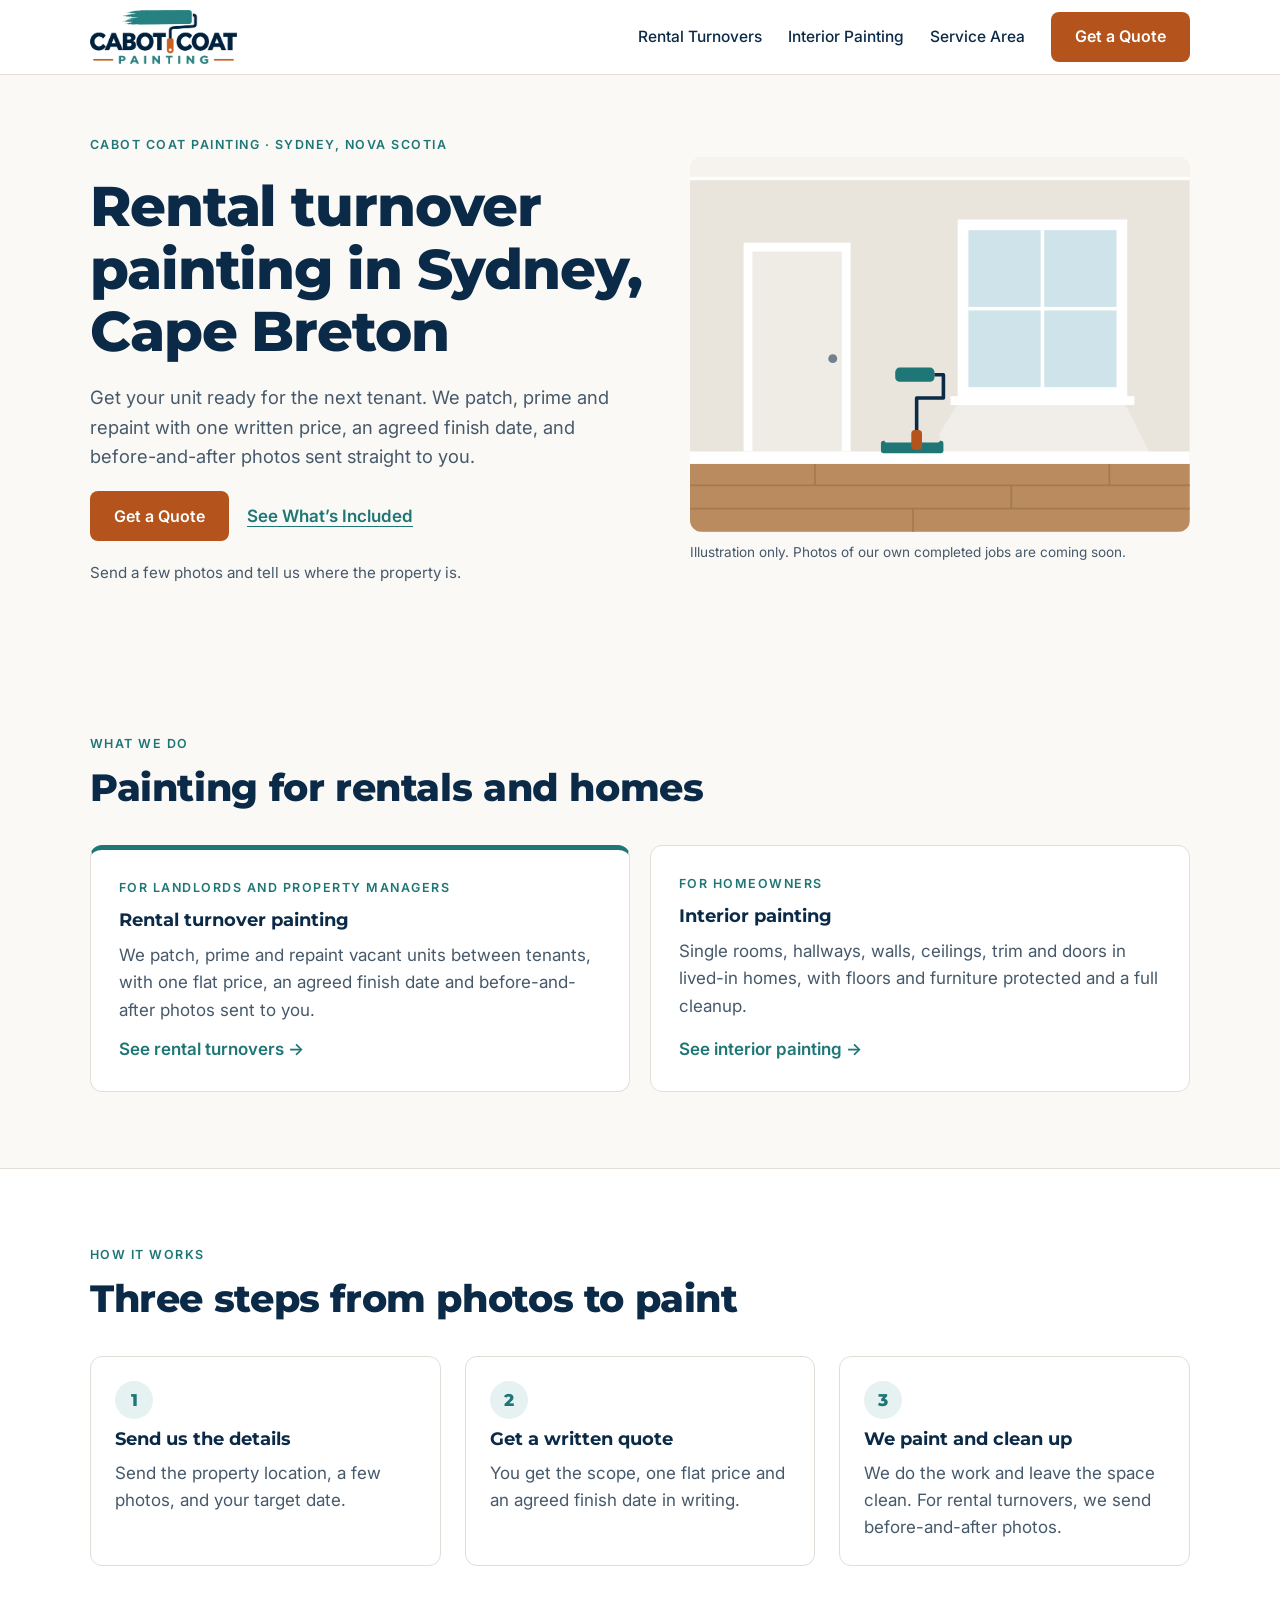
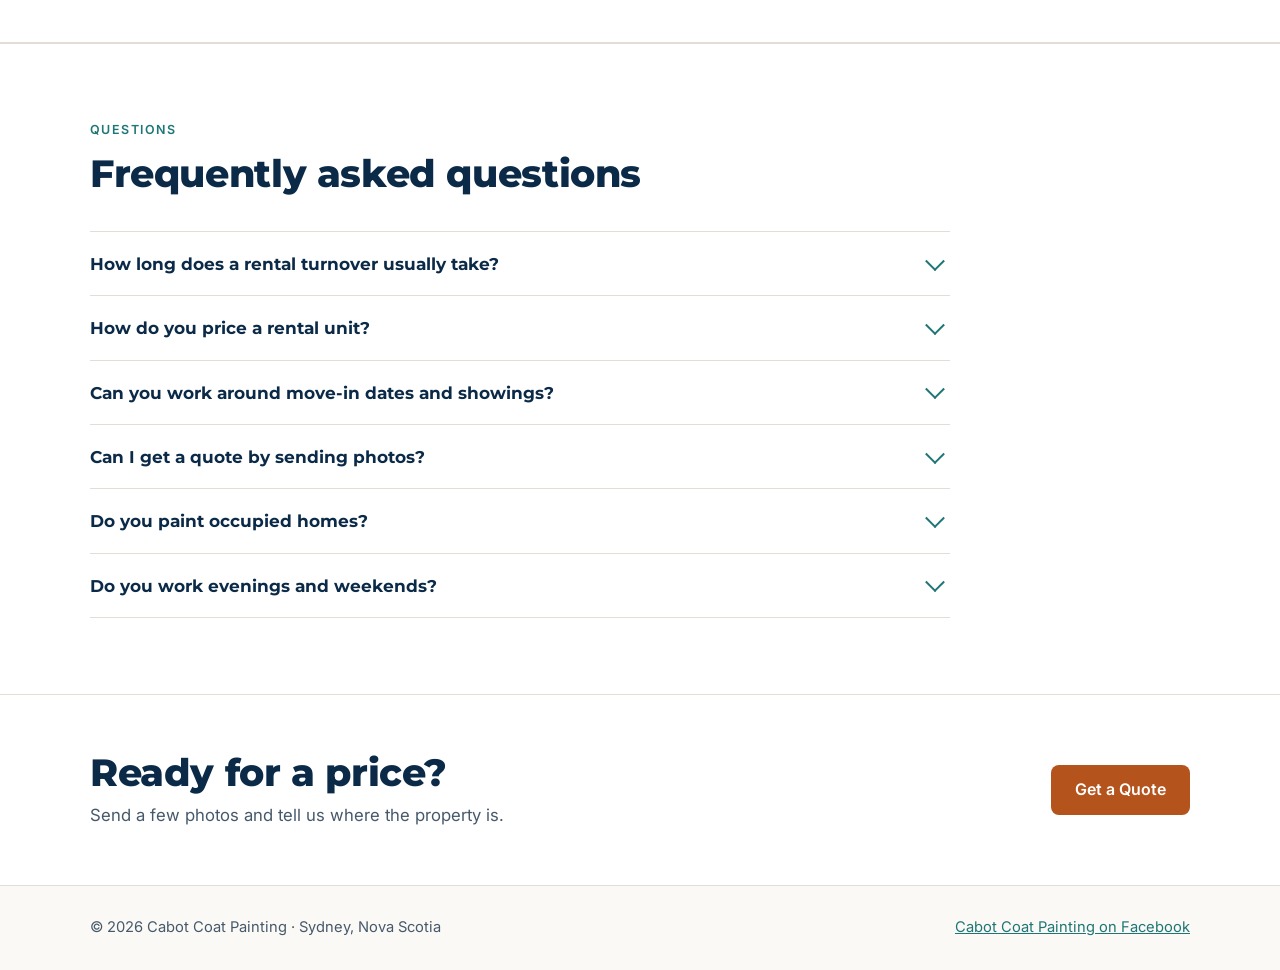
==== commit 650132f8: "Add files via upload" ====
--- a/index.html
+++ b/index.html
@@ -3,226 +3,45 @@
 <head>
 <meta charset="utf-8">
 <meta name="viewport" content="width=device-width, initial-scale=1, viewport-fit=cover">
-<meta property="og:title" content="Cabot Coat Painting">
-<meta property="og:description" content="Rental turnover and interior painting in Sydney, Cape Breton.">
-<meta property="og:image" content="https://cabotcoat.ca/logo.png">
-<link rel="canonical" href="https://cabotcoat.ca/">
 <title>Rental Turnover &amp; Interior Painting in Sydney, NS | Cabot Coat Painting</title>
 <meta name="description" content="Rental turnover and interior painting in Sydney, Cape Breton. One written price, an agreed finish date and before-and-after photos. Serving Sydney, Glace Bay, North Sydney and New Waterford.">
+<link rel="canonical" href="https://cabotcoat.ca/">
+<meta property="og:title" content="Rental Turnover &amp; Interior Painting in Sydney, NS | Cabot Coat Painting">
+<meta property="og:description" content="Rental turnover and interior painting in Sydney, Cape Breton. One written price, an agreed finish date and before-and-after photos. Serving Sydney, Glace Bay, North Sydney and New Waterford.">
+<meta property="og:image" content="https://cabotcoat.ca/logo.png">
 <link rel="icon" href="icon.png">
-<link rel="stylesheet" href="https://fonts.googleapis.com/css2?family=Montserrat:wght@700;800&family=Inter:wght@400;500;600&display=swap">
-<style>
-/* Layout: sticky white header; split hero (copy + illustrated freshly painted room); turnover section leads as the widest, strongest band; homeowners, steps, area, FAQ; quote form closes the page. */
-:root {
-  --paper: #fbf9f6;       /* warm off-white page */
-  --white: #ffffff;
-  --navy: #0b2a47;        /* headings, text */
-  --ink-soft: #46596b;    /* secondary text */
-  --teal: #1f7676;        /* accents, links */
-  --teal-wash: #e6f2f1;
-  --copper: #b4531c;      /* primary button only */
-  --copper-dark: #994615;
-  --line: #e2ded7;
-  --error: #a3241c;
-  --error-wash: #fbeceb;
-  --ok-wash: #e7f3ec;
-  --ok: #1e6b43;
-  --font-display: "Montserrat", "Segoe UI", system-ui, sans-serif;
-  --font-body: "Inter", system-ui, -apple-system, "Segoe UI", sans-serif;
-}
-@media (prefers-color-scheme: dark) {
-  :root:not([data-theme="light"]) {
-    --paper: #0a1b2c; --white: #10263b; --navy: #edf2f6; --ink-soft: #b2c2d0; --teal: #5cc0bc; --teal-wash: #12343d;
-    --copper: #c4612a; --copper-dark: #d97a43; --line: #24405a; --error: #ff9b91; --error-wash: #3a1d1f; --ok-wash: #15342a; --ok: #8fdcb1;
-    color-scheme: dark;
-  }
-}
-:root[data-theme="dark"] {
-  --paper: #0a1b2c; --white: #10263b; --navy: #edf2f6; --ink-soft: #b2c2d0; --teal: #5cc0bc; --teal-wash: #12343d;
-  --copper: #c4612a; --copper-dark: #d97a43; --line: #24405a; --error: #ff9b91; --error-wash: #3a1d1f; --ok-wash: #15342a; --ok: #8fdcb1;
-  color-scheme: dark;
-}
-* { box-sizing: border-box; }
-html { scroll-behavior: smooth; scroll-padding-top: 84px; }
-@media (prefers-reduced-motion: reduce) { html { scroll-behavior: auto; } * { transition: none !important; } }
-body { background: var(--paper); color: var(--navy); font-family: var(--font-body); font-size: 17px; line-height: 1.6; }
-.wrap { max-width: 1140px; margin: 0 auto; padding-left: max(20px, env(safe-area-inset-left, 0px)); padding-right: max(20px, env(safe-area-inset-right, 0px)); }
-h1, h2, h3 { font-family: var(--font-display); color: var(--navy); line-height: 1.12; margin: 0; text-wrap: balance; }
-h1 { font-size: clamp(2.1rem, 5.2vw, 3.5rem); font-weight: 800; letter-spacing: -0.02em; }
-h2 { font-size: clamp(1.65rem, 3.4vw, 2.4rem); font-weight: 800; letter-spacing: -0.01em; }
-h3 { font-size: 1.15rem; font-weight: 700; }
-p { margin: 0; }
-a { color: var(--teal); }
-:focus-visible { outline: 3px solid var(--teal); outline-offset: 3px; }
-.eyebrow { font-size: 0.78rem; font-weight: 600; letter-spacing: 0.12em; text-transform: uppercase; color: var(--teal); }
-.muted { color: var(--ink-soft); }
-
-.btn { display: inline-flex; align-items: center; justify-content: center; min-height: 50px; padding-inline: 22px; border-radius: 8px; font: 600 1rem/1.2 var(--font-body); text-decoration: none; border: 2px solid transparent; cursor: pointer; text-align: center; }
-.btn-primary { background: var(--copper); color: #ffffff; }
-.btn-primary:hover { background: var(--copper-dark); }
-.btn-outline { border-color: var(--navy); color: var(--navy); background: transparent; }
-.btn-outline:hover { background: var(--white); }
-.btn[disabled] { opacity: 0.6; cursor: progress; }
-
-/* Header: always white so the logo sits on its own background */
-body::before { content: ""; position: fixed; inset: 0 0 auto; height: env(safe-area-inset-top, 0px); z-index: 20; background: #ffffff; }
-header.site { position: sticky; top: env(safe-area-inset-top, 0px); z-index: 15; background: #ffffff; border-bottom: 1px solid #e2ded7; }
-header.site .wrap { display: flex; align-items: center; justify-content: space-between; gap: 16px; min-height: 74px; }
-.logo { display: block; padding-block: 8px; }
-.logo img { display: block; height: 54px; width: auto; }
-.nav { display: flex; align-items: center; gap: 26px; }
-.nav a.link { color: #0b2a47; text-decoration: none; font-weight: 500; font-size: 0.97rem; padding-block: 12px; }
-.nav a.link:hover { color: #1f7676; }
-.nav .btn-primary { color: #ffffff; }
-.menu-btn { display: none; min-height: 48px; min-width: 48px; border: 1px solid #e2ded7; border-radius: 8px; background: #ffffff; color: #0b2a47; cursor: pointer; align-items: center; justify-content: center; }
-.header-cta { display: none; }
-@media (max-width: 820px) {
-  .logo img { height: 44px; }
-  .menu-btn { display: inline-flex; }
-  .header-cta { display: inline-flex; min-height: 46px; padding-inline: 16px; font-size: 0.95rem; color: #ffffff; }
-  .header-right { display: flex; align-items: center; gap: 10px; }
-  .nav { position: absolute; left: 0; right: 0; top: 100%; background: #ffffff; border-bottom: 1px solid #e2ded7; flex-direction: column; align-items: stretch; gap: 0; padding: 8px max(20px, env(safe-area-inset-right, 0px)) 16px max(20px, env(safe-area-inset-left, 0px)); }
-  .nav a.link { padding-block: 14px; border-bottom: 1px solid #efece7; font-size: 1.05rem; }
-  .nav .btn-primary { display: none; }
-}
-@media (min-width: 821px) { .nav[hidden] { display: flex !important; } .header-right { display: contents; } }
-
-/* Hero */
-.hero .wrap { display: grid; grid-template-columns: minmax(0, 1.05fr) minmax(0, 0.95fr); gap: 48px; align-items: center; padding-block: 60px 72px; }
-.hero-copy { display: flex; flex-direction: column; gap: 20px; min-width: 0; }
-.hero-copy .lede { font-size: 1.15rem; color: var(--ink-soft); max-width: 34em; }
-.actions { display: flex; flex-wrap: wrap; gap: 12px; align-items: center; }
-.text-link { font-weight: 600; text-decoration: underline; text-underline-offset: 4px; min-height: 48px; display: inline-flex; align-items: center; padding-inline: 6px; }
-.hint { font-size: 0.95rem; color: var(--ink-soft); }
-.room { position: relative; min-width: 0; }
-.room svg { display: block; width: 100%; height: auto; border-radius: 12px; }
-.room figcaption { margin-top: 10px; font-size: 0.85rem; color: var(--ink-soft); }
-@media (max-width: 880px) { .hero .wrap { grid-template-columns: minmax(0, 1fr); padding-block: 36px 52px; gap: 32px; } }
-
-/* Sections */
-section.block .wrap { padding-block: 76px; display: flex; flex-direction: column; gap: 36px; }
-.section-head { display: flex; flex-direction: column; gap: 12px; max-width: 46em; }
-.section-head p { color: var(--ink-soft); font-size: 1.05rem; }
-
-/* Turnovers: the lead service, on white */
-.turnover { background: var(--white); border-block: 1px solid var(--line); }
-.turnover-grid { display: grid; grid-template-columns: minmax(0, 1.1fr) minmax(0, 0.9fr); gap: 40px; align-items: start; }
-.scope-list { list-style: none; margin: 0; padding: 0; display: grid; grid-template-columns: repeat(2, minmax(0, 1fr)); gap: 14px 24px; }
-.scope-list li { display: flex; gap: 12px; align-items: flex-start; }
-.scope-list svg { flex: 0 0 22px; margin-top: 3px; }
-.scope-list b { display: block; }
-.scope-list span { color: var(--ink-soft); font-size: 0.95rem; }
-.terms { display: flex; flex-direction: column; gap: 14px; }
-.term { border-left: 4px solid var(--teal); background: var(--paper); border-radius: 0 10px 10px 0; padding: 18px 20px; display: flex; flex-direction: column; gap: 4px; }
-.term strong { font-family: var(--font-display); font-size: 1.1rem; }
-.term p { color: var(--ink-soft); font-size: 0.97rem; }
-@media (max-width: 880px) { .turnover-grid { grid-template-columns: minmax(0, 1fr); } }
-@media (max-width: 560px) { .scope-list { grid-template-columns: minmax(0, 1fr); } }
-
-/* Homeowners */
-.home-grid { display: grid; grid-template-columns: minmax(0, 1fr) minmax(0, 1fr); gap: 40px; align-items: center; }
-.chips { display: flex; flex-wrap: wrap; gap: 10px; list-style: none; margin: 0; padding: 0; }
-.chips li { background: var(--white); border: 1px solid var(--line); border-radius: 999px; padding: 8px 16px; font-weight: 500; }
-@media (max-width: 880px) { .home-grid { grid-template-columns: minmax(0, 1fr); } }
-
-/* Steps */
-.steps { list-style: none; margin: 0; padding: 0; display: grid; grid-template-columns: repeat(3, minmax(0, 1fr)); gap: 24px; counter-reset: step; }
-.steps li { background: var(--white); border: 1px solid var(--line); border-radius: 12px; padding: 24px; display: flex; flex-direction: column; gap: 10px; min-width: 0; }
-.steps li::before { counter-increment: step; content: counter(step); display: inline-flex; align-items: center; justify-content: center; width: 38px; height: 38px; border-radius: 50%; background: var(--teal-wash); color: var(--teal); font: 800 1.05rem var(--font-display); }
-.steps p { color: var(--ink-soft); }
-@media (max-width: 820px) { .steps { grid-template-columns: minmax(0, 1fr); } }
-
-/* Area */
-.area-grid { display: grid; grid-template-columns: minmax(0, 1fr) minmax(0, 1fr); gap: 40px; align-items: center; }
-.area-map { background: var(--white); border: 1px solid var(--line); border-radius: 12px; padding: 18px; }
-.area-map svg { display: block; width: 100%; height: auto; }
-@media (max-width: 820px) { .area-grid { grid-template-columns: minmax(0, 1fr); } }
-
-/* FAQ */
-.faq { display: flex; flex-direction: column; border-top: 1px solid var(--line); max-width: 860px; }
-.faq details { border-bottom: 1px solid var(--line); }
-.faq summary { cursor: pointer; list-style: none; padding: 20px 44px 20px 0; position: relative; font: 700 1.08rem/1.35 var(--font-display); min-height: 48px; }
-.faq summary::-webkit-details-marker { display: none; }
-.faq summary::after { content: ""; position: absolute; right: 8px; top: 50%; width: 12px; height: 12px; border-right: 2.5px solid var(--teal); border-bottom: 2.5px solid var(--teal); transform: translateY(-70%) rotate(45deg); transition: transform 0.2s; }
-.faq details[open] summary::after { transform: translateY(-30%) rotate(-135deg); }
-.faq details p { padding: 0 0 20px; color: var(--ink-soft); max-width: 62ch; }
-
-/* Quote form */
-.quote-band { background: var(--white); border-top: 1px solid var(--line); }
-.quote-grid { display: grid; grid-template-columns: minmax(0, 0.8fr) minmax(0, 1.2fr); gap: 44px; align-items: start; }
-.quote-side { display: flex; flex-direction: column; gap: 16px; }
-form.quote { display: grid; grid-template-columns: repeat(2, minmax(0, 1fr)); gap: 18px; }
-.field { display: flex; flex-direction: column; gap: 6px; min-width: 0; }
-.field.full { grid-column: 1 / -1; }
-.field label, .field legend { font-weight: 600; font-size: 0.95rem; color: var(--navy); }
-.field .opt { font-weight: 400; color: var(--ink-soft); }
-.field input[type="text"], .field input[type="email"], .field input[type="date"], .field textarea { font: inherit; font-size: 1rem; color: var(--navy); background: var(--paper); border: 1.5px solid var(--line); border-radius: 8px; padding: 12px 14px; min-height: 50px; width: 100%; }
-.field textarea { min-height: 120px; resize: vertical; }
-.field input:focus, .field textarea:focus { border-color: var(--teal); outline: none; box-shadow: 0 0 0 3px var(--teal-wash); }
-.field [aria-invalid="true"] { border-color: var(--error) !important; }
-.err { color: var(--error); font-size: 0.9rem; min-height: 0; }
-.err:empty { display: none; }
-fieldset.field { border: 0; margin: 0; padding: 0; }
-.choice-row { display: grid; grid-template-columns: repeat(2, minmax(0, 1fr)); gap: 10px; }
-.choice { position: relative; }
-.choice input { position: absolute; opacity: 0; inset: 0; width: 100%; height: 100%; margin: 0; cursor: pointer; }
-.choice span { display: flex; align-items: center; justify-content: center; text-align: center; min-height: 52px; padding: 8px 12px; border: 1.5px solid var(--line); border-radius: 8px; background: var(--paper); font-weight: 600; }
-.choice input:checked + span { border-color: var(--teal); background: var(--teal-wash); color: var(--navy); }
-.choice input:focus-visible + span { outline: 3px solid var(--teal); outline-offset: 2px; }
-.drop { border: 2px dashed var(--line); border-radius: 10px; background: var(--paper); padding: 18px; display: flex; flex-wrap: wrap; align-items: center; justify-content: space-between; gap: 12px; }
-.drop.over { border-color: var(--teal); background: var(--teal-wash); }
-.drop input[type="file"] { position: absolute; width: 1px; height: 1px; opacity: 0; }
-.file-list { list-style: none; margin: 8px 0 0; padding: 0; display: flex; flex-direction: column; gap: 6px; }
-.file-list li { display: flex; justify-content: space-between; align-items: center; gap: 10px; background: var(--paper); border: 1px solid var(--line); border-radius: 8px; padding: 6px 6px 6px 12px; font-size: 0.92rem; min-width: 0; }
-.file-list li span { overflow: hidden; text-overflow: ellipsis; white-space: nowrap; min-width: 0; }
-.file-list button { min-height: 40px; min-width: 40px; border: 0; background: transparent; color: var(--ink-soft); cursor: pointer; font-size: 1.2rem; border-radius: 6px; }
-.file-list button:hover { color: var(--error); }
-.submit-row { grid-column: 1 / -1; display: flex; flex-direction: column; gap: 12px; }
-.progress { height: 10px; background: var(--paper); border: 1px solid var(--line); border-radius: 999px; overflow: hidden; }
-.progress > div { height: 100%; width: 0; background: var(--teal); transition: width 0.15s; }
-.status { border-radius: 10px; padding: 16px 18px; font-size: 0.98rem; }
-.status.error { background: var(--error-wash); color: var(--navy); border: 1px solid var(--error); }
-.status.ok { background: var(--ok-wash); color: var(--navy); border: 1px solid var(--ok); }
-.status strong { display: block; margin-bottom: 4px; }
-.hp { position: absolute; left: -10000px; width: 1px; height: 1px; overflow: hidden; }
-@media (max-width: 880px) { .quote-grid { grid-template-columns: minmax(0, 1fr); } }
-@media (max-width: 560px) { form.quote { grid-template-columns: minmax(0, 1fr); } }
-
-footer.site { border-top: 1px solid var(--line); }
-footer.site .wrap { padding-block: 30px; display: flex; flex-wrap: wrap; justify-content: space-between; align-items: center; gap: 12px; color: var(--ink-soft); font-size: 0.92rem; }
-</style>
+<link rel="stylesheet" href="https://fonts.googleapis.com/css2?family=Montserrat:wght@700;800&amp;family=Inter:wght@400;500;600&amp;display=swap">
+<link rel="stylesheet" href="styles.css">
 <style>body{margin:0}img{max-width:100%}[hidden]{display:none!important}</style>
 </head>
 <body>
-
 <header class="site">
   <div class="wrap">
-    <a class="logo" href="#top" aria-label="Cabot Coat Painting, back to top"><img src="logo.png" alt="Cabot Coat Painting" width="800" height="294"></a>
+    <a class="logo" href="index.html" aria-label="Cabot Coat Painting, back to top"><img src="logo.png" alt="Cabot Coat Painting" width="800" height="294"></a>
     <div class="header-right">
-      <a class="btn btn-primary header-cta" href="#quote">Get a Quote</a>
+      <a class="btn btn-primary header-cta" href="quote.html">Get a Quote</a>
       <button class="menu-btn" id="menu-btn" type="button" aria-expanded="false" aria-controls="site-nav" aria-label="Open menu">
         <svg width="22" height="22" viewBox="0 0 22 22" aria-hidden="true"><path d="M3 6h16M3 11h16M3 16h16" stroke="currentColor" stroke-width="2.2" stroke-linecap="round" fill="none"/></svg>
       </button>
       <nav class="nav" id="site-nav" aria-label="Main" hidden>
-        <a class="link" href="#turnovers">Rental Turnovers</a>
-        <a class="link" href="#interior">Interior Painting</a>
-        <a class="link" href="#area">Service Area</a>
-        <a class="btn btn-primary" href="#quote">Get a Quote</a>
+        <a class="link" href="rental-turnovers.html">Rental Turnovers</a>
+        <a class="link" href="interior-painting.html">Interior Painting</a>
+        <a class="link" href="service-area.html">Service Area</a>
+        <a class="btn btn-primary" href="quote.html">Get a Quote</a>
       </nav>
     </div>
   </div>
 </header>
-
 <main id="top">
-  <section class="hero">
+<section class="hero">
     <div class="wrap">
       <div class="hero-copy">
         <div class="eyebrow">Cabot Coat Painting · Sydney, Nova Scotia</div>
         <h1>Rental turnover painting in Sydney, Cape Breton</h1>
         <p class="lede">Get your unit ready for the next tenant. We patch, prime and repaint with one written price, an agreed finish date, and before-and-after photos sent straight to you.</p>
         <div class="actions">
-          <a class="btn btn-primary" href="#quote">Get a Quote</a>
-          <a class="text-link" href="#included">See What’s Included</a>
+          <a class="btn btn-primary" href="quote.html">Get a Quote</a>
+          <a class="text-link" href="rental-turnovers.html#included">See What’s Included</a>
         </div>
         <p class="hint">Send a few photos and tell us where the property is.</p>
       </div>
@@ -252,52 +71,12 @@
         <figcaption>Illustration only. Photos of our own completed jobs are coming soon.</figcaption>
       </figure>
     </div>
-  </section>
-
-  <section class="block turnover" id="turnovers">
-    <div class="wrap">
-      <div class="section-head">
-        <div class="eyebrow">For landlords and property managers</div>
-        <h2>Rental turnover painting</h2>
-        <p>We work with landlords and property managers to get vacant units ready to rent again. Between tenants, we patch the wear, prime the repairs and stains, and repaint the walls and ceilings so the unit shows clean and fresh.</p>
-      </div>
-      <div class="turnover-grid">
-        <div style="display: flex; flex-direction: column; gap: 22px; min-width: 0" id="included">
-          <h3>What’s included in a turnover</h3>
-          <ul class="scope-list">
-            <li><svg width="22" height="22" viewBox="0 0 22 22" aria-hidden="true"><circle cx="11" cy="11" r="10" fill="var(--teal-wash)"/><path d="M6.5 11.5l3 3 6-7" fill="none" stroke="var(--teal)" stroke-width="2.2" stroke-linecap="round" stroke-linejoin="round"/></svg><div><b>Patching</b><span>Nail holes, dents and small wall damage filled and sanded smooth</span></div></li>
-            <li><svg width="22" height="22" viewBox="0 0 22 22" aria-hidden="true"><circle cx="11" cy="11" r="10" fill="var(--teal-wash)"/><path d="M6.5 11.5l3 3 6-7" fill="none" stroke="var(--teal)" stroke-width="2.2" stroke-linecap="round" stroke-linejoin="round"/></svg><div><b>Priming</b><span>Patches and marks primed so they don’t show through</span></div></li>
-            <li><svg width="22" height="22" viewBox="0 0 22 22" aria-hidden="true"><circle cx="11" cy="11" r="10" fill="var(--teal-wash)"/><path d="M6.5 11.5l3 3 6-7" fill="none" stroke="var(--teal)" stroke-width="2.2" stroke-linecap="round" stroke-linejoin="round"/></svg><div><b>Walls</b><span>Repainted in your standard colour</span></div></li>
-            <li><svg width="22" height="22" viewBox="0 0 22 22" aria-hidden="true"><circle cx="11" cy="11" r="10" fill="var(--teal-wash)"/><path d="M6.5 11.5l3 3 6-7" fill="none" stroke="var(--teal)" stroke-width="2.2" stroke-linecap="round" stroke-linejoin="round"/></svg><div><b>Ceilings</b><span>Freshened up so the whole room looks finished</span></div></li>
-          </ul>
-          <p class="muted">Your written quote spells out exactly what’s included. You get one flat price based on the unit size and the scope we agree on, so there are no surprises on the bill.</p>
-        </div>
-        <div class="terms">
-          <div class="term"><strong>2–4 days on most units</strong><p>Most rental turnovers take 2–4 days, depending on the scope.</p></div>
-          <div class="term"><strong>A finish date you can count on</strong><p>If we miss the finish date we agreed to, you get $100 off.</p></div>
-          <div class="term"><strong>Photos sent straight to you</strong><p>We send before-and-after photos directly to you, so you can check the work even if you manage the property from away.</p></div>
-          <a class="btn btn-primary" href="#quote" style="align-self: flex-start">Get a Turnover Quote</a>
-        </div>
-      </div>
-    </div>
-  </section>
-
-  <section class="block" id="interior">
-    <div class="wrap home-grid">
-      <div class="section-head">
-        <div class="eyebrow">For homeowners</div>
-        <h2>Interior painting for your home</h2>
-        <p>We paint single rooms and hallways in lived-in homes, including walls, ceilings, trim and doors. Floors and furniture are protected while we work, and we clean up the work area before we leave.</p>
-        <p>Evening and weekend times are available when they fit better around your household, tenants or showings.</p>
-        <div><a class="btn btn-outline" href="#quote" style="margin-top: 8px">Get an Interior Painting Quote</a></div>
-      </div>
-      <ul class="chips" aria-label="Interior painting services">
-        <li>Single rooms</li><li>Hallways</li><li>Walls</li><li>Ceilings</li><li>Trim and baseboards</li><li>Doors</li>
-      </ul>
-    </div>
-  </section>
-
-  <section class="block" id="how" style="background: var(--white); border-block: 1px solid var(--line)">
+  </section><section class="block" id="services"><div class="wrap">
+<div class="section-head"><div class="eyebrow">What we do</div><h2>Painting for rentals and homes</h2></div>
+<div class="svc-cards">
+<a class="svc lead" href="rental-turnovers.html"><span class="eyebrow">For landlords and property managers</span><h3>Rental turnover painting</h3><p>We patch, prime and repaint vacant units between tenants, with one flat price, an agreed finish date and before-and-after photos sent to you.</p><span class="go">See rental turnovers →</span></a>
+<a class="svc" href="interior-painting.html"><span class="eyebrow">For homeowners</span><h3>Interior painting</h3><p>Single rooms, hallways, walls, ceilings, trim and doors in lived-in homes, with floors and furniture protected and a full cleanup.</p><span class="go">See interior painting →</span></a>
+</div></div></section><section class="block" id="how" style="background: var(--white); border-block: 1px solid var(--line)">
     <div class="wrap">
       <div class="section-head">
         <div class="eyebrow">How it works</div>
@@ -309,34 +88,7 @@
         <li><h3>We paint and clean up</h3><p>We do the work and leave the space clean. For rental turnovers, we send before-and-after photos.</p></li>
       </ol>
     </div>
-  </section>
-
-  <section class="block" id="area">
-    <div class="wrap area-grid">
-      <div class="section-head">
-        <div class="eyebrow">Service area</div>
-        <h2>Painting across the Sydney area</h2>
-        <p>We’re based in Sydney and paint rental units and homes in Sydney, Glace Bay, North Sydney, New Waterford and the surrounding Cape Breton area.</p>
-        <p>In a nearby community? Include your location with your quote request and we’ll let you know if we can get to you.</p>
-      </div>
-      <div class="area-map">
-        <svg viewBox="0 0 460 300" role="img" aria-label="Simple map of the service area showing Sydney, Glace Bay, North Sydney and New Waterford">
-          <rect width="460" height="300" rx="10" fill="var(--teal-wash)"/>
-          <path d="M0 300 L0 170 C40 160 60 190 95 175 C120 165 120 140 150 150 C170 158 168 190 200 195 C230 200 240 175 268 180 C300 186 300 150 330 140 C360 130 380 150 410 120 C430 100 450 105 460 95 L460 300 Z" fill="var(--white)" stroke="var(--line)" stroke-width="2"/>
-          <path d="M0 120 C30 110 50 130 80 118 C100 110 110 90 140 98 L150 120 C120 115 100 135 70 140 C40 145 20 135 0 140 Z" fill="var(--white)" stroke="var(--line)" stroke-width="2"/>
-          <g font-family="Inter, system-ui, sans-serif" font-size="14" font-weight="600" fill="var(--navy)">
-            <circle cx="170" cy="200" r="9" fill="var(--copper)"/><text x="186" y="205">Sydney</text>
-            <circle cx="90" cy="126" r="6" fill="var(--teal)"/><text x="48" y="110">North Sydney</text>
-            <circle cx="300" cy="168" r="6" fill="var(--teal)"/><text x="262" y="150">New Waterford</text>
-            <circle cx="400" cy="140" r="6" fill="var(--teal)"/><text x="360" y="174">Glace Bay</text>
-          </g>
-          <text x="20" y="282" font-family="Inter, system-ui, sans-serif" font-size="12" fill="var(--ink-soft)">Not to scale</text>
-        </svg>
-      </div>
-    </div>
-  </section>
-
-  <section class="block" id="faq" style="background: var(--white); border-top: 1px solid var(--line)">
+  </section><section class="block" id="faq" style="background: var(--white); border-top: 1px solid var(--line)">
     <div class="wrap">
       <div class="section-head">
         <div class="eyebrow">Questions</div>
@@ -369,246 +121,14 @@
         </details>
       </div>
     </div>
-  </section>
-
-  <section class="block quote-band" id="quote">
-    <div class="wrap quote-grid">
-      <div class="quote-side">
-        <div class="eyebrow">Get a quote</div>
-        <h2>Tell us what needs painting.</h2>
-        <p class="muted">It takes about two minutes. Photos help us give you an accurate price without a site visit.</p>
-        <p class="muted">Prefer to message? <a href="https://m.me/61596141884232" target="_blank" rel="noopener">Message Cabot Coat Painting on Facebook</a>.</p>
-      </div>
-
-      <form class="quote" id="quote-form" novalidate data-endpoint="">
-        <div class="hp" aria-hidden="true"><label for="q-website">Website</label><input type="text" id="q-website" name="_honey" tabindex="-1" autocomplete="off"></div>
-
-        <div class="field">
-          <label for="q-name">Name</label>
-          <input type="text" id="q-name" name="name" autocomplete="name" required>
-          <p class="err" id="q-name-err"></p>
-        </div>
-        <div class="field">
-          <label for="q-contact">Email or phone</label>
-          <input type="text" id="q-contact" name="contact" autocomplete="on" required>
-          <p class="err" id="q-contact-err"></p>
-        </div>
-        <div class="field full">
-          <label for="q-town">Property town or neighbourhood</label>
-          <input type="text" id="q-town" name="town" placeholder="For example, Whitney Pier or Glace Bay" required>
-          <p class="err" id="q-town-err"></p>
-        </div>
-        <fieldset class="field full" id="q-type-set">
-          <legend>Type of job</legend>
-          <div class="choice-row">
-            <label class="choice"><input type="radio" name="job_type" value="Rental turnover" id="q-type-rental" required><span>Rental turnover</span></label>
-            <label class="choice"><input type="radio" name="job_type" value="Interior painting" id="q-type-interior"><span>Interior painting</span></label>
-          </div>
-          <p class="err" id="q-type-err"></p>
-        </fieldset>
-        <div class="field">
-          <label for="q-size">Unit size or rooms to paint</label>
-          <input type="text" id="q-size" name="size" placeholder="2-bedroom unit, or living room and hallway" required>
-          <p class="err" id="q-size-err"></p>
-        </div>
-        <div class="field">
-          <label for="q-date">Target completion date <span class="opt">(if known)</span></label>
-          <input type="date" id="q-date" name="target_date">
-        </div>
-        <div class="field full">
-          <label for="q-desc">Short description <span class="opt">(optional)</span></label>
-          <textarea id="q-desc" name="description" maxlength="1500" placeholder="Tenant moves out Dec 1. Walls and ceilings, a few holes to patch, same colour as now."></textarea>
-        </div>
-        <div class="field full">
-          <span style="font-weight: 600; font-size: 0.95rem">Photos <span class="opt">(optional, up to 6, 10 MB each)</span></span>
-          <div class="drop" id="drop">
-            <span class="muted" style="font-size: 0.95rem">Add photos of each room and any damage.</span>
-            <label class="btn btn-outline" for="q-photos" style="min-height: 46px">Choose photos</label>
-            <input type="file" id="q-photos" name="photos" accept="image/*" multiple>
-          </div>
-          <ul class="file-list" id="file-list" aria-live="polite"></ul>
-          <p class="err" id="q-photos-err"></p>
-        </div>
-
-        <div class="submit-row">
-          <div class="progress" id="progress" hidden><div id="progress-bar"></div></div>
-          <p class="muted" id="progress-text" hidden style="font-size: 0.92rem"></p>
-          <div class="status" id="status" hidden role="alert"></div>
-          <button class="btn btn-primary" type="submit" id="submit-btn">Send My Quote Request</button>
-        </div>
-      </form>
-    </div>
-  </section>
+  </section><section class="cta-band"><div class="wrap"><div class="section-head" style="gap: 8px"><h2>Ready for a price?</h2><p>Send a few photos and tell us where the property is.</p></div><a class="btn btn-primary" href="quote.html">Get a Quote</a></div></section>
 </main>
-
 <footer class="site">
   <div class="wrap">
     <span>© 2026 Cabot Coat Painting · Sydney, Nova Scotia</span>
     <a href="https://www.facebook.com/profile.php?id=61596141884232" target="_blank" rel="noopener">Cabot Coat Painting on Facebook</a>
   </div>
 </footer>
-
-<script>
-(function () {
-  /* Mobile menu */
-  var menuBtn = document.getElementById('menu-btn');
-  var nav = document.getElementById('site-nav');
-  menuBtn.addEventListener('click', function () {
-    var open = nav.hidden;
-    nav.hidden = !open;
-    menuBtn.setAttribute('aria-expanded', String(open));
-    menuBtn.setAttribute('aria-label', open ? 'Close menu' : 'Open menu');
-  });
-  nav.addEventListener('click', function (e) {
-    if (e.target.closest('a') && window.matchMedia('(max-width: 820px)').matches) {
-      nav.hidden = true; menuBtn.setAttribute('aria-expanded', 'false'); menuBtn.setAttribute('aria-label', 'Open menu');
-    }
-  });
-
-  /* Quote form */
-  var form = document.getElementById('quote-form');
-  var endpoint = (form.getAttribute('data-endpoint') || '').trim();
-  var fileInput = document.getElementById('q-photos');
-  var drop = document.getElementById('drop');
-  var list = document.getElementById('file-list');
-  var statusBox = document.getElementById('status');
-  var btn = document.getElementById('submit-btn');
-  var progress = document.getElementById('progress');
-  var bar = document.getElementById('progress-bar');
-  var progressText = document.getElementById('progress-text');
-  var MAX_FILES = 6, MAX_EACH = 10 * 1024 * 1024, MAX_TOTAL = 25 * 1024 * 1024;
-  var files = [];
-
-  function mb(n) { return (n / 1048576).toFixed(1) + ' MB'; }
-  function setErr(id, msg, input) {
-    document.getElementById(id).textContent = msg || '';
-    if (input) input.setAttribute('aria-invalid', msg ? 'true' : 'false');
-  }
-  function renderFiles() {
-    list.innerHTML = '';
-    files.forEach(function (f, i) {
-      var li = document.createElement('li');
-      var name = document.createElement('span');
-      name.textContent = f.name + ' · ' + mb(f.size);
-      var rm = document.createElement('button');
-      rm.type = 'button'; rm.textContent = '×'; rm.setAttribute('aria-label', 'Remove ' + f.name);
-      rm.addEventListener('click', function () { files.splice(i, 1); renderFiles(); checkFiles(); });
-      li.appendChild(name); li.appendChild(rm); list.appendChild(li);
-    });
-  }
-  function checkFiles() {
-    var total = files.reduce(function (s, f) { return s + f.size; }, 0);
-    var msg = '';
-    if (files.length > MAX_FILES) msg = 'Please choose up to ' + MAX_FILES + ' photos.';
-    else if (files.some(function (f) { return f.size > MAX_EACH; })) msg = 'Each photo needs to be 10 MB or smaller.';
-    else if (total > MAX_TOTAL) msg = 'All photos together need to be 25 MB or smaller. Remove one or two.';
-    setErr('q-photos-err', msg);
-    return !msg;
-  }
-  function addFiles(fl) {
-    Array.prototype.forEach.call(fl, function (f) {
-      if (!/^image\//.test(f.type)) { setErr('q-photos-err', f.name + ' isn’t a photo, so it wasn’t added.'); return; }
-      files.push(f);
-    });
-    renderFiles(); checkFiles();
-  }
-  fileInput.addEventListener('change', function () { addFiles(fileInput.files); fileInput.value = ''; });
-  ['dragenter', 'dragover'].forEach(function (ev) { drop.addEventListener(ev, function (e) { e.preventDefault(); drop.classList.add('over'); }); });
-  ['dragleave', 'drop'].forEach(function (ev) { drop.addEventListener(ev, function (e) { e.preventDefault(); drop.classList.remove('over'); }); });
-  drop.addEventListener('drop', function (e) { if (e.dataTransfer && e.dataTransfer.files) addFiles(e.dataTransfer.files); });
-
-  function validate() {
-    var ok = true, first = null;
-    function need(id, errId, msg) {
-      var el = document.getElementById(id);
-      var bad = !el.value.trim();
-      setErr(errId, bad ? msg : '', el);
-      if (bad) { ok = false; first = first || el; }
-    }
-    need('q-name', 'q-name-err', 'Please enter your name.');
-    var c = document.getElementById('q-contact');
-    var v = c.value.trim();
-    var digits = v.replace(/\D/g, '');
-    var isEmail = /^[^\s@]+@[^\s@]+\.[^\s@]{2,}$/.test(v);
-    var isPhone = digits.length >= 10 && digits.length <= 11 && !/[a-z@]/i.test(v);
-    if (!v) { setErr('q-contact-err', 'Please enter an email or phone number so we can reply.', c); ok = false; first = first || c; }
-    else if (!isEmail && !isPhone) { setErr('q-contact-err', 'That doesn’t look like an email or a 10-digit phone number.', c); ok = false; first = first || c; }
-    else setErr('q-contact-err', '', c);
-    need('q-town', 'q-town-err', 'Please tell us the town or neighbourhood.');
-    var type = form.querySelector('input[name="job_type"]:checked');
-    setErr('q-type-err', type ? '' : 'Please choose rental turnover or interior painting.');
-    if (!type) { ok = false; first = first || document.getElementById('q-type-rental'); }
-    need('q-size', 'q-size-err', 'Please tell us the unit size or which rooms.');
-    if (!checkFiles()) { ok = false; first = first || fileInput; }
-    if (first) first.focus();
-    return ok;
-  }
-  form.addEventListener('input', function (e) {
-    var t = e.target;
-    if (t.getAttribute('aria-invalid') === 'true' && t.value.trim()) setErr(t.id + '-err', '', t);
-    if (t.name === 'job_type') setErr('q-type-err', '');
-  });
-
-  function showStatus(kind, title, body) {
-    statusBox.className = 'status ' + kind;
-    statusBox.innerHTML = '';
-    var s = document.createElement('strong'); s.textContent = title;
-    var p = document.createElement('p'); p.textContent = body;
-    statusBox.appendChild(s); statusBox.appendChild(p);
-    if (kind === 'error') {
-      var p2 = document.createElement('p'); p2.style.marginTop = '6px';
-      var a = document.createElement('a'); a.href = 'https://m.me/61596141884232'; a.target = '_blank'; a.rel = 'noopener'; a.textContent = 'Message us on Facebook instead';
-      p2.appendChild(a); statusBox.appendChild(p2);
-    }
-    statusBox.hidden = false;
-  }
-
-  form.addEventListener('submit', function (e) {
-    e.preventDefault();
-    statusBox.hidden = true;
-    if (!validate()) return;
-    if (form.querySelector('#q-website').value) return;
-    if (!endpoint) {
-      showStatus('error', 'Our quote form isn’t connected yet.', 'Your request was not sent. Please send the same details to us on Facebook and we’ll get back to you.');
-      if (window.console) console.warn('Cabot Coat quote form: no data-endpoint set on #quote-form. Set it to the form service URL before launch.');
-      return;
-    }
-    var data = new FormData();
-    ['name', 'contact', 'town', 'size', 'target_date', 'description'].forEach(function (n) { data.append(n, form.elements[n].value.trim()); });
-    data.append('job_type', form.querySelector('input[name="job_type"]:checked').value);
-    data.append('_subject', 'New quote request: ' + form.elements.town.value.trim());
-    files.forEach(function (f, i) { data.append('attachment' + (i + 1), f, f.name); });
-
-    var xhr = new XMLHttpRequest();
-    xhr.open('POST', endpoint);
-    xhr.setRequestHeader('Accept', 'application/json');
-    btn.disabled = true; btn.textContent = 'Sending…';
-    progress.hidden = false; progressText.hidden = false; bar.style.width = '0%';
-    progressText.textContent = files.length ? 'Uploading photos…' : 'Sending…';
-    xhr.upload.onprogress = function (ev) {
-      if (ev.lengthComputable) {
-        var pct = Math.round(ev.loaded / ev.total * 100);
-        bar.style.width = pct + '%';
-        progressText.textContent = (files.length ? 'Uploading photos… ' : 'Sending… ') + pct + '%';
-      }
-    };
-    function done() { btn.disabled = false; btn.textContent = 'Send My Quote Request'; progress.hidden = true; progressText.hidden = true; }
-    xhr.onload = function () {
-      done();
-      if (xhr.status >= 200 && xhr.status < 300) {
-        form.querySelectorAll('.field, fieldset, .submit-row > .btn').forEach(function (el) { el.hidden = true; });
-        showStatus('ok', 'Thanks, your request was sent.', 'We’ll reply to ' + form.elements.contact.value.trim() + ' with a quote or a few questions.');
-      } else {
-        showStatus('error', 'Your request didn’t go through.', 'Something went wrong on our end (error ' + xhr.status + '). Your details are still here, so please try again in a minute.');
-      }
-    };
-    xhr.onerror = function () {
-      done();
-      showStatus('error', 'Your request didn’t go through.', 'We couldn’t reach our form service. Check your connection and try again. Your details are still here.');
-    };
-    xhr.send(data);
-  });
-})();
-</script>
+<script src="site.js"></script>
 </body>
 </html>
--- a/styles.css
+++ b/styles.css
@@ -0,0 +1,192 @@
+/* Layout: sticky white header; split hero (copy + illustrated freshly painted room); turnover section leads as the widest, strongest band; homeowners, steps, area, FAQ; quote form closes the page. */
+:root {
+  --paper: #fbf9f6;       /* warm off-white page */
+  --white: #ffffff;
+  --navy: #0b2a47;        /* headings, text */
+  --ink-soft: #46596b;    /* secondary text */
+  --teal: #1f7676;        /* accents, links */
+  --teal-wash: #e6f2f1;
+  --copper: #b4531c;      /* primary button only */
+  --copper-dark: #994615;
+  --line: #e2ded7;
+  --error: #a3241c;
+  --error-wash: #fbeceb;
+  --ok-wash: #e7f3ec;
+  --ok: #1e6b43;
+  --font-display: "Montserrat", "Segoe UI", system-ui, sans-serif;
+  --font-body: "Inter", system-ui, -apple-system, "Segoe UI", sans-serif;
+}
+@media (prefers-color-scheme: dark) {
+  :root:not([data-theme="light"]) {
+    --paper: #0a1b2c; --white: #10263b; --navy: #edf2f6; --ink-soft: #b2c2d0; --teal: #5cc0bc; --teal-wash: #12343d;
+    --copper: #c4612a; --copper-dark: #d97a43; --line: #24405a; --error: #ff9b91; --error-wash: #3a1d1f; --ok-wash: #15342a; --ok: #8fdcb1;
+    color-scheme: dark;
+  }
+}
+:root[data-theme="dark"] {
+  --paper: #0a1b2c; --white: #10263b; --navy: #edf2f6; --ink-soft: #b2c2d0; --teal: #5cc0bc; --teal-wash: #12343d;
+  --copper: #c4612a; --copper-dark: #d97a43; --line: #24405a; --error: #ff9b91; --error-wash: #3a1d1f; --ok-wash: #15342a; --ok: #8fdcb1;
+  color-scheme: dark;
+}
+* { box-sizing: border-box; }
+html { scroll-behavior: smooth; scroll-padding-top: 84px; }
+@media (prefers-reduced-motion: reduce) { html { scroll-behavior: auto; } * { transition: none !important; } }
+body { background: var(--paper); color: var(--navy); font-family: var(--font-body); font-size: 17px; line-height: 1.6; }
+.wrap { max-width: 1140px; margin: 0 auto; padding-left: max(20px, env(safe-area-inset-left, 0px)); padding-right: max(20px, env(safe-area-inset-right, 0px)); }
+h1, h2, h3 { font-family: var(--font-display); color: var(--navy); line-height: 1.12; margin: 0; text-wrap: balance; }
+h1 { font-size: clamp(2.1rem, 5.2vw, 3.5rem); font-weight: 800; letter-spacing: -0.02em; }
+h2 { font-size: clamp(1.65rem, 3.4vw, 2.4rem); font-weight: 800; letter-spacing: -0.01em; }
+h3 { font-size: 1.15rem; font-weight: 700; }
+p { margin: 0; }
+a { color: var(--teal); }
+:focus-visible { outline: 3px solid var(--teal); outline-offset: 3px; }
+.eyebrow { font-size: 0.78rem; font-weight: 600; letter-spacing: 0.12em; text-transform: uppercase; color: var(--teal); }
+.muted { color: var(--ink-soft); }
+
+.btn { display: inline-flex; align-items: center; justify-content: center; min-height: 50px; padding-inline: 22px; border-radius: 8px; font: 600 1rem/1.2 var(--font-body); text-decoration: none; border: 2px solid transparent; cursor: pointer; text-align: center; }
+.btn-primary { background: var(--copper); color: #ffffff; }
+.btn-primary:hover { background: var(--copper-dark); }
+.btn-outline { border-color: var(--navy); color: var(--navy); background: transparent; }
+.btn-outline:hover { background: var(--white); }
+.btn[disabled] { opacity: 0.6; cursor: progress; }
+
+/* Header: always white so the logo sits on its own background */
+body::before { content: ""; position: fixed; inset: 0 0 auto; height: env(safe-area-inset-top, 0px); z-index: 20; background: #ffffff; }
+header.site { position: sticky; top: env(safe-area-inset-top, 0px); z-index: 15; background: #ffffff; border-bottom: 1px solid #e2ded7; }
+header.site .wrap { display: flex; align-items: center; justify-content: space-between; gap: 16px; min-height: 74px; }
+.logo { display: block; padding-block: 8px; }
+.logo img { display: block; height: 54px; width: auto; }
+.nav { display: flex; align-items: center; gap: 26px; }
+.nav a.link { color: #0b2a47; text-decoration: none; font-weight: 500; font-size: 0.97rem; padding-block: 12px; }
+.nav a.link:hover { color: #1f7676; }
+.nav .btn-primary { color: #ffffff; }
+.menu-btn { display: none; min-height: 48px; min-width: 48px; border: 1px solid #e2ded7; border-radius: 8px; background: #ffffff; color: #0b2a47; cursor: pointer; align-items: center; justify-content: center; }
+.header-cta { display: none; }
+@media (max-width: 820px) {
+  .logo img { height: 44px; }
+  .menu-btn { display: inline-flex; }
+  .header-cta { display: inline-flex; min-height: 46px; padding-inline: 16px; font-size: 0.95rem; color: #ffffff; }
+  .header-right { display: flex; align-items: center; gap: 10px; }
+  .nav { position: absolute; left: 0; right: 0; top: 100%; background: #ffffff; border-bottom: 1px solid #e2ded7; flex-direction: column; align-items: stretch; gap: 0; padding: 8px max(20px, env(safe-area-inset-right, 0px)) 16px max(20px, env(safe-area-inset-left, 0px)); }
+  .nav a.link { padding-block: 14px; border-bottom: 1px solid #efece7; font-size: 1.05rem; }
+  .nav .btn-primary { display: none; }
+}
+@media (min-width: 821px) { .nav[hidden] { display: flex !important; } .header-right { display: contents; } }
+
+/* Hero */
+.hero .wrap { display: grid; grid-template-columns: minmax(0, 1.05fr) minmax(0, 0.95fr); gap: 48px; align-items: center; padding-block: 60px 72px; }
+.hero-copy { display: flex; flex-direction: column; gap: 20px; min-width: 0; }
+.hero-copy .lede { font-size: 1.15rem; color: var(--ink-soft); max-width: 34em; }
+.actions { display: flex; flex-wrap: wrap; gap: 12px; align-items: center; }
+.text-link { font-weight: 600; text-decoration: underline; text-underline-offset: 4px; min-height: 48px; display: inline-flex; align-items: center; padding-inline: 6px; }
+.hint { font-size: 0.95rem; color: var(--ink-soft); }
+.room { position: relative; min-width: 0; }
+.room svg { display: block; width: 100%; height: auto; border-radius: 12px; }
+.room figcaption { margin-top: 10px; font-size: 0.85rem; color: var(--ink-soft); }
+@media (max-width: 880px) { .hero .wrap { grid-template-columns: minmax(0, 1fr); padding-block: 36px 52px; gap: 32px; } }
+
+/* Sections */
+section.block .wrap { padding-block: 76px; display: flex; flex-direction: column; gap: 36px; }
+.section-head { display: flex; flex-direction: column; gap: 12px; max-width: 46em; }
+.section-head p { color: var(--ink-soft); font-size: 1.05rem; }
+
+/* Turnovers: the lead service, on white */
+.turnover { background: var(--white); border-block: 1px solid var(--line); }
+.turnover-grid { display: grid; grid-template-columns: minmax(0, 1.1fr) minmax(0, 0.9fr); gap: 40px; align-items: start; }
+.scope-list { list-style: none; margin: 0; padding: 0; display: grid; grid-template-columns: repeat(2, minmax(0, 1fr)); gap: 14px 24px; }
+.scope-list li { display: flex; gap: 12px; align-items: flex-start; }
+.scope-list svg { flex: 0 0 22px; margin-top: 3px; }
+.scope-list b { display: block; }
+.scope-list span { color: var(--ink-soft); font-size: 0.95rem; }
+.terms { display: flex; flex-direction: column; gap: 14px; }
+.term { border-left: 4px solid var(--teal); background: var(--paper); border-radius: 0 10px 10px 0; padding: 18px 20px; display: flex; flex-direction: column; gap: 4px; }
+.term strong { font-family: var(--font-display); font-size: 1.1rem; }
+.term p { color: var(--ink-soft); font-size: 0.97rem; }
+@media (max-width: 880px) { .turnover-grid { grid-template-columns: minmax(0, 1fr); } }
+@media (max-width: 560px) { .scope-list { grid-template-columns: minmax(0, 1fr); } }
+
+/* Homeowners */
+.home-grid { display: grid; grid-template-columns: minmax(0, 1fr) minmax(0, 1fr); gap: 40px; align-items: center; }
+.chips { display: flex; flex-wrap: wrap; gap: 10px; list-style: none; margin: 0; padding: 0; }
+.chips li { background: var(--white); border: 1px solid var(--line); border-radius: 999px; padding: 8px 16px; font-weight: 500; }
+@media (max-width: 880px) { .home-grid { grid-template-columns: minmax(0, 1fr); } }
+
+/* Steps */
+.steps { list-style: none; margin: 0; padding: 0; display: grid; grid-template-columns: repeat(3, minmax(0, 1fr)); gap: 24px; counter-reset: step; }
+.steps li { background: var(--white); border: 1px solid var(--line); border-radius: 12px; padding: 24px; display: flex; flex-direction: column; gap: 10px; min-width: 0; }
+.steps li::before { counter-increment: step; content: counter(step); display: inline-flex; align-items: center; justify-content: center; width: 38px; height: 38px; border-radius: 50%; background: var(--teal-wash); color: var(--teal); font: 800 1.05rem var(--font-display); }
+.steps p { color: var(--ink-soft); }
+@media (max-width: 820px) { .steps { grid-template-columns: minmax(0, 1fr); } }
+
+/* Area */
+.area-grid { display: grid; grid-template-columns: minmax(0, 1fr) minmax(0, 1fr); gap: 40px; align-items: center; }
+.area-map { background: var(--white); border: 1px solid var(--line); border-radius: 12px; padding: 18px; }
+.area-map svg { display: block; width: 100%; height: auto; }
+@media (max-width: 820px) { .area-grid { grid-template-columns: minmax(0, 1fr); } }
+
+/* FAQ */
+.faq { display: flex; flex-direction: column; border-top: 1px solid var(--line); max-width: 860px; }
+.faq details { border-bottom: 1px solid var(--line); }
+.faq summary { cursor: pointer; list-style: none; padding: 20px 44px 20px 0; position: relative; font: 700 1.08rem/1.35 var(--font-display); min-height: 48px; }
+.faq summary::-webkit-details-marker { display: none; }
+.faq summary::after { content: ""; position: absolute; right: 8px; top: 50%; width: 12px; height: 12px; border-right: 2.5px solid var(--teal); border-bottom: 2.5px solid var(--teal); transform: translateY(-70%) rotate(45deg); transition: transform 0.2s; }
+.faq details[open] summary::after { transform: translateY(-30%) rotate(-135deg); }
+.faq details p { padding: 0 0 20px; color: var(--ink-soft); max-width: 62ch; }
+
+/* Quote form */
+.quote-band { background: var(--white); border-top: 1px solid var(--line); }
+.quote-grid { display: grid; grid-template-columns: minmax(0, 0.8fr) minmax(0, 1.2fr); gap: 44px; align-items: start; }
+.quote-side { display: flex; flex-direction: column; gap: 16px; }
+form.quote { display: grid; grid-template-columns: repeat(2, minmax(0, 1fr)); gap: 18px; }
+.field { display: flex; flex-direction: column; gap: 6px; min-width: 0; }
+.field.full { grid-column: 1 / -1; }
+.field label, .field legend { font-weight: 600; font-size: 0.95rem; color: var(--navy); }
+.field .opt { font-weight: 400; color: var(--ink-soft); }
+.field input[type="text"], .field input[type="email"], .field input[type="date"], .field textarea { font: inherit; font-size: 1rem; color: var(--navy); background: var(--paper); border: 1.5px solid var(--line); border-radius: 8px; padding: 12px 14px; min-height: 50px; width: 100%; }
+.field textarea { min-height: 120px; resize: vertical; }
+.field input:focus, .field textarea:focus { border-color: var(--teal); outline: none; box-shadow: 0 0 0 3px var(--teal-wash); }
+.field [aria-invalid="true"] { border-color: var(--error) !important; }
+.err { color: var(--error); font-size: 0.9rem; min-height: 0; }
+.err:empty { display: none; }
+fieldset.field { border: 0; margin: 0; padding: 0; }
+.choice-row { display: grid; grid-template-columns: repeat(2, minmax(0, 1fr)); gap: 10px; }
+.choice { position: relative; }
+.choice input { position: absolute; opacity: 0; inset: 0; width: 100%; height: 100%; margin: 0; cursor: pointer; }
+.choice span { display: flex; align-items: center; justify-content: center; text-align: center; min-height: 52px; padding: 8px 12px; border: 1.5px solid var(--line); border-radius: 8px; background: var(--paper); font-weight: 600; }
+.choice input:checked + span { border-color: var(--teal); background: var(--teal-wash); color: var(--navy); }
+.choice input:focus-visible + span { outline: 3px solid var(--teal); outline-offset: 2px; }
+.drop { border: 2px dashed var(--line); border-radius: 10px; background: var(--paper); padding: 18px; display: flex; flex-wrap: wrap; align-items: center; justify-content: space-between; gap: 12px; }
+.drop.over { border-color: var(--teal); background: var(--teal-wash); }
+.drop input[type="file"] { position: absolute; width: 1px; height: 1px; opacity: 0; }
+.file-list { list-style: none; margin: 8px 0 0; padding: 0; display: flex; flex-direction: column; gap: 6px; }
+.file-list li { display: flex; justify-content: space-between; align-items: center; gap: 10px; background: var(--paper); border: 1px solid var(--line); border-radius: 8px; padding: 6px 6px 6px 12px; font-size: 0.92rem; min-width: 0; }
+.file-list li span { overflow: hidden; text-overflow: ellipsis; white-space: nowrap; min-width: 0; }
+.file-list button { min-height: 40px; min-width: 40px; border: 0; background: transparent; color: var(--ink-soft); cursor: pointer; font-size: 1.2rem; border-radius: 6px; }
+.file-list button:hover { color: var(--error); }
+.submit-row { grid-column: 1 / -1; display: flex; flex-direction: column; gap: 12px; }
+.progress { height: 10px; background: var(--paper); border: 1px solid var(--line); border-radius: 999px; overflow: hidden; }
+.progress > div { height: 100%; width: 0; background: var(--teal); transition: width 0.15s; }
+.status { border-radius: 10px; padding: 16px 18px; font-size: 0.98rem; }
+.status.error { background: var(--error-wash); color: var(--navy); border: 1px solid var(--error); }
+.status.ok { background: var(--ok-wash); color: var(--navy); border: 1px solid var(--ok); }
+.status strong { display: block; margin-bottom: 4px; }
+.hp { position: absolute; left: -10000px; width: 1px; height: 1px; overflow: hidden; }
+@media (max-width: 880px) { .quote-grid { grid-template-columns: minmax(0, 1fr); } }
+@media (max-width: 560px) { form.quote { grid-template-columns: minmax(0, 1fr); } }
+
+footer.site { border-top: 1px solid var(--line); }
+footer.site .wrap { padding-block: 30px; display: flex; flex-wrap: wrap; justify-content: space-between; align-items: center; gap: 12px; color: var(--ink-soft); font-size: 0.92rem; }
+
+.nav a.link[aria-current="page"] { color: #1f7676; text-decoration: underline; text-underline-offset: 6px; text-decoration-thickness: 2px; }
+.page-top .wrap { padding-block: 44px 0; }
+.crumb { font-size: 0.9rem; color: var(--ink-soft); }
+.crumb a { color: var(--ink-soft); }
+.svc-cards { display: grid; grid-template-columns: repeat(2, minmax(0, 1fr)); gap: 20px; }
+.svc { background: var(--white); border: 1px solid var(--line); border-radius: 12px; padding: 28px; display: flex; flex-direction: column; gap: 12px; min-width: 0; text-decoration: none; color: inherit; }
+.svc:hover { border-color: var(--teal); }
+.svc p { color: var(--ink-soft); }
+.svc .go { color: var(--teal); font-weight: 600; margin-top: auto; }
+.svc.lead { border-top: 5px solid var(--teal); }
+@media (max-width: 760px) { .svc-cards { grid-template-columns: minmax(0, 1fr); } }
+.cta-band { background: var(--white); border-top: 1px solid var(--line); }
+.cta-band .wrap { padding-block: 56px; display: flex; flex-wrap: wrap; justify-content: space-between; align-items: center; gap: 20px; }
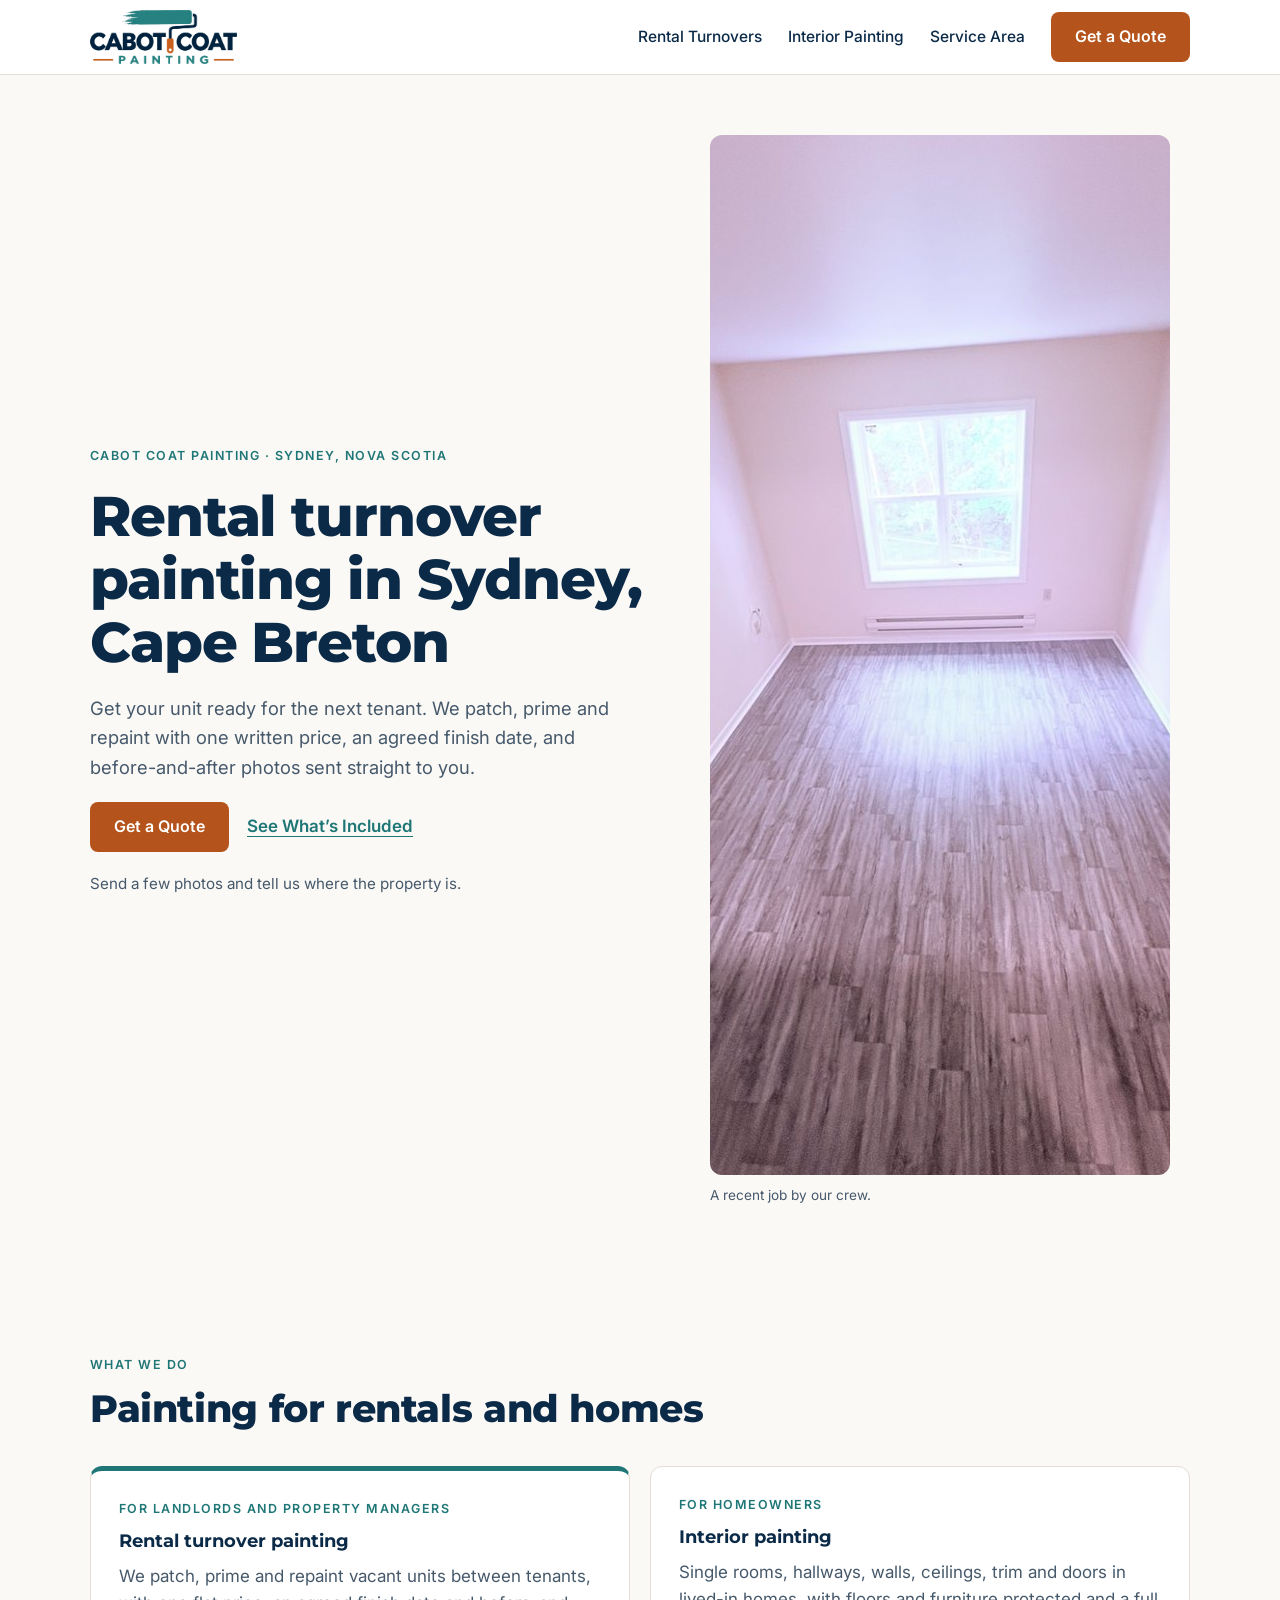
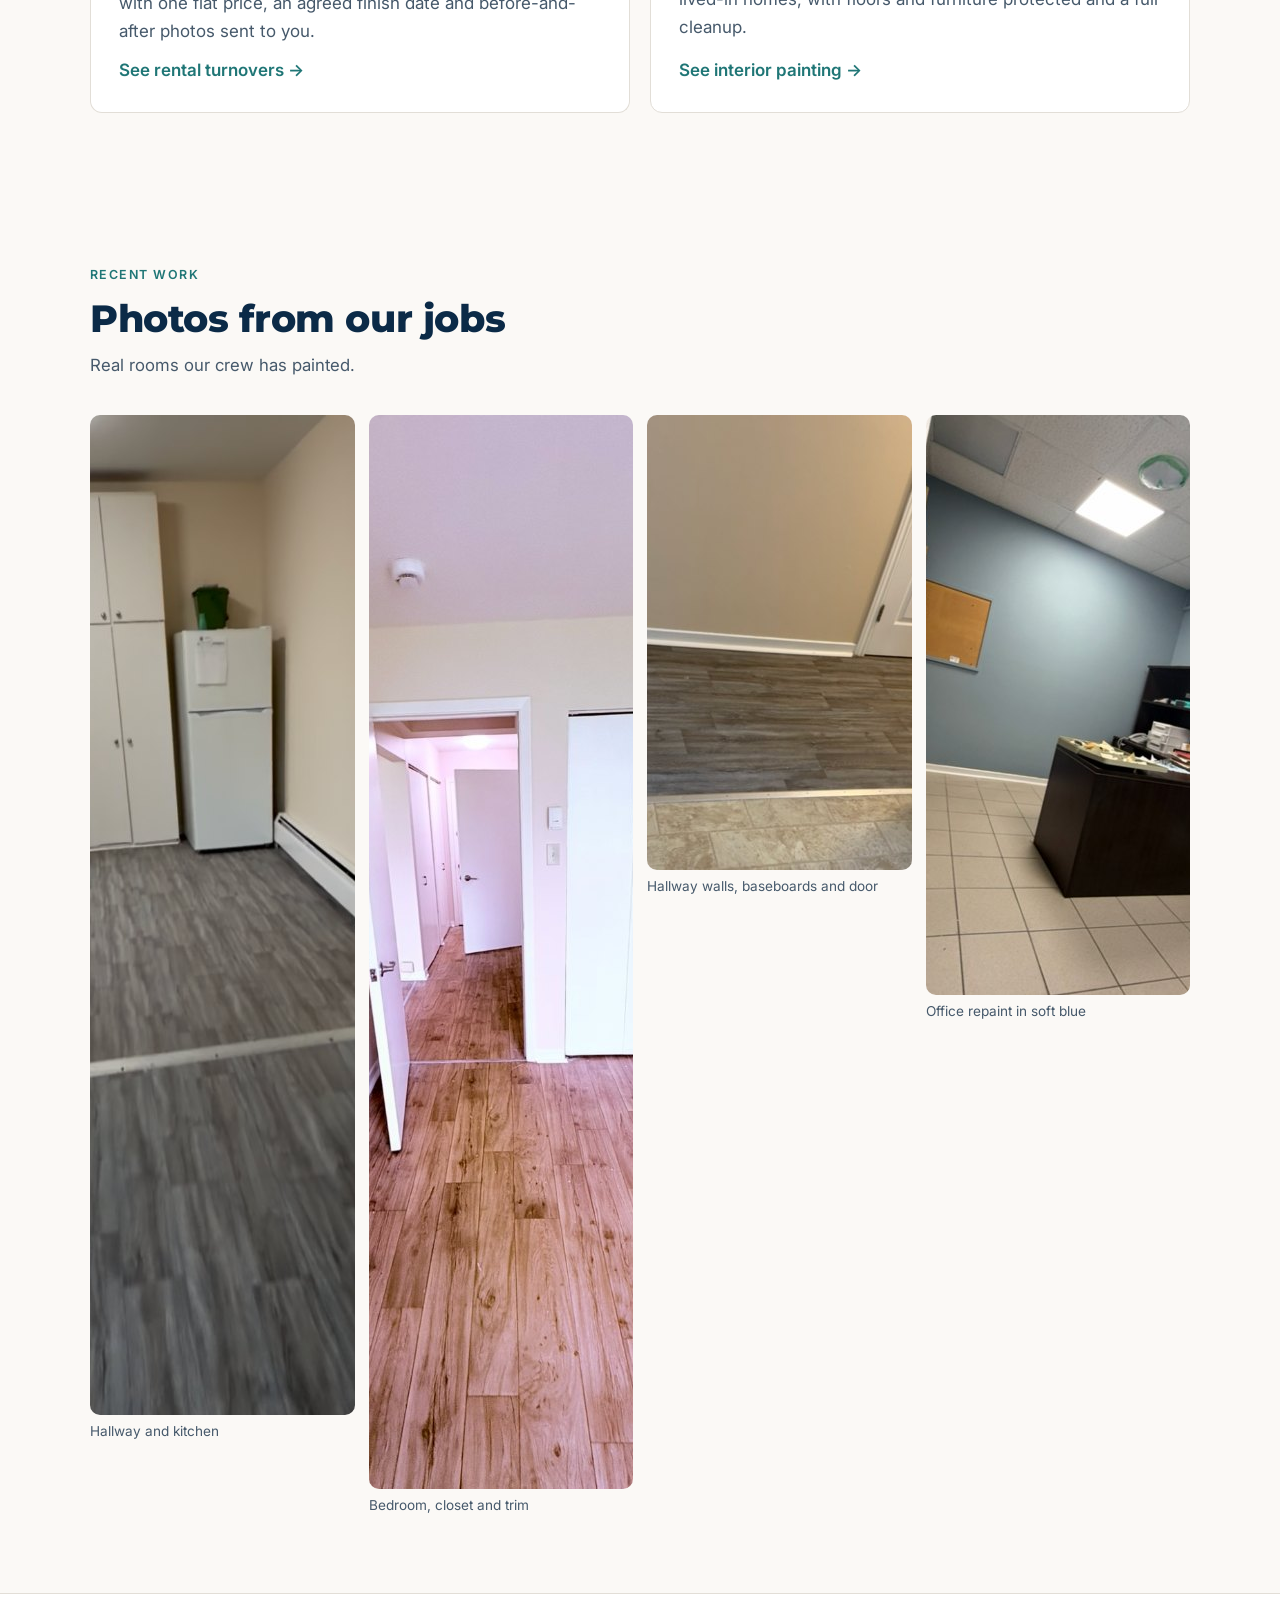
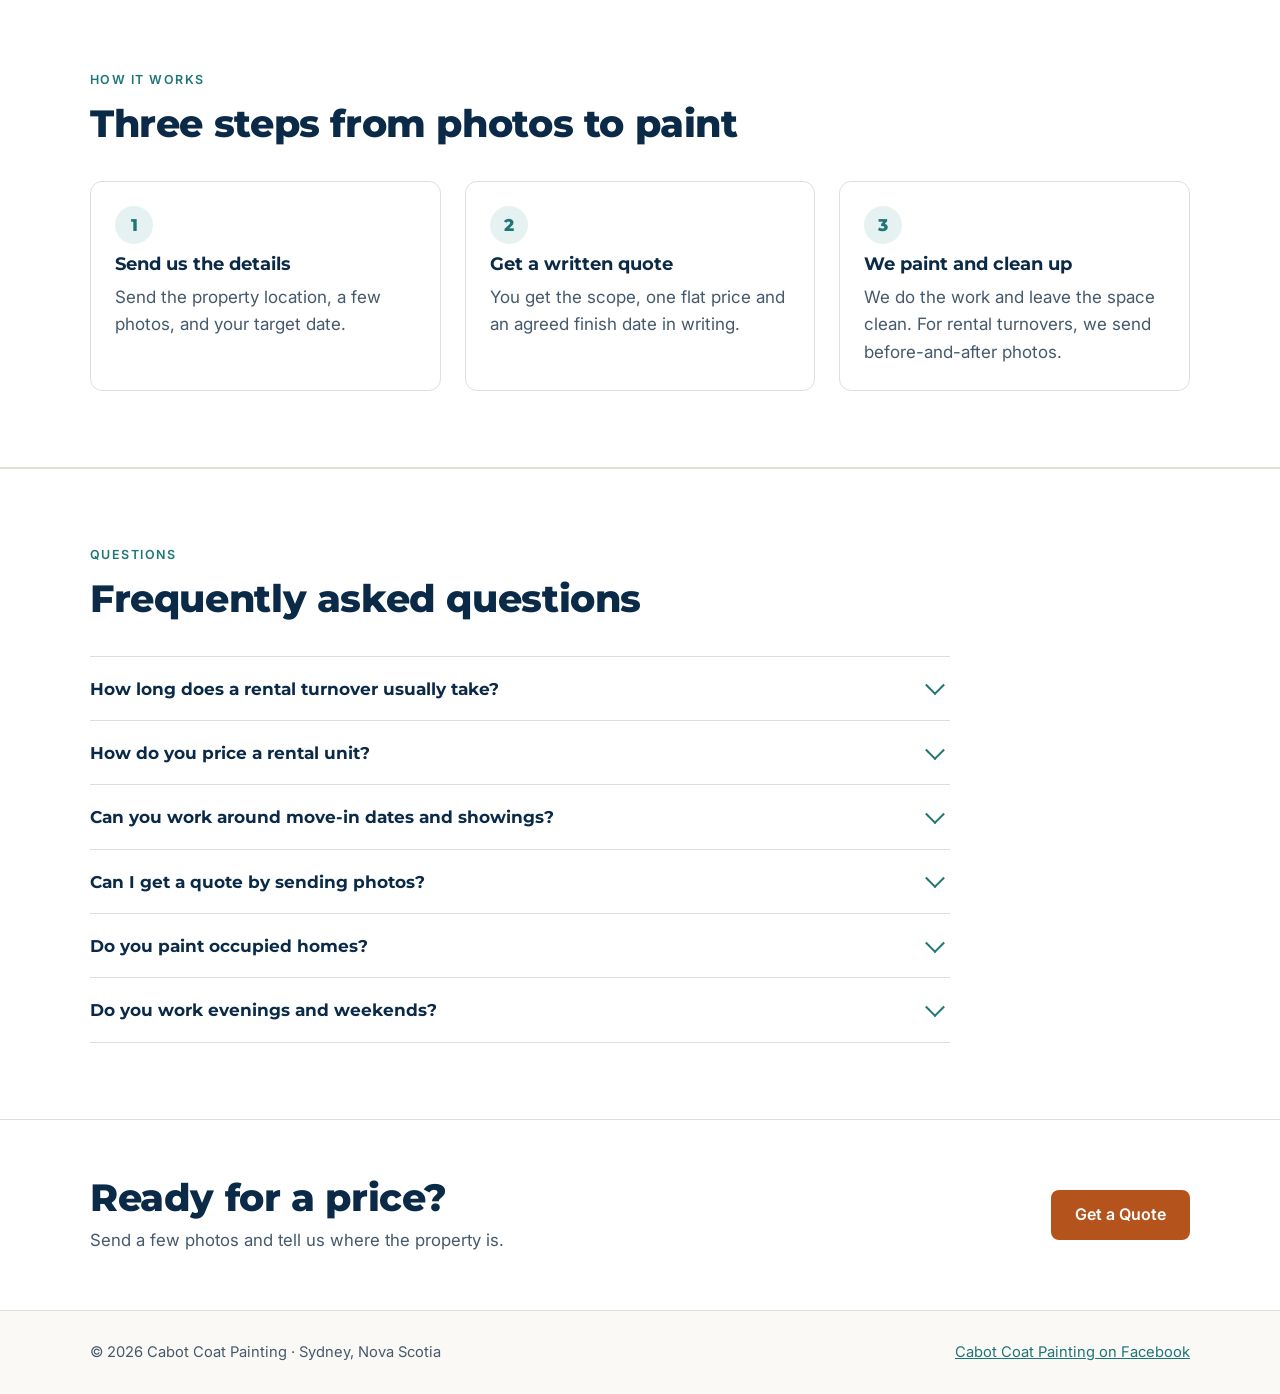
==== commit c26cb90a: "Use real job photos: hero and recent work galleries" ====
--- a/index.html
+++ b/index.html
@@ -8,7 +8,7 @@
 <link rel="canonical" href="https://cabotcoat.ca/">
 <meta property="og:title" content="Rental Turnover &amp; Interior Painting in Sydney, NS | Cabot Coat Painting">
 <meta property="og:description" content="Rental turnover and interior painting in Sydney, Cape Breton. One written price, an agreed finish date and before-and-after photos. Serving Sydney, Glace Bay, North Sydney and New Waterford.">
-<meta property="og:image" content="https://cabotcoat.ca/logo.png">
+<meta property="og:image" content="https://cabotcoat.ca/images/job-bedroom-window.jpg">
 <link rel="icon" href="icon.png">
 <link rel="stylesheet" href="https://fonts.googleapis.com/css2?family=Montserrat:wght@700;800&amp;family=Inter:wght@400;500;600&amp;display=swap">
 <link rel="stylesheet" href="styles.css">
@@ -46,29 +46,8 @@
         <p class="hint">Send a few photos and tell us where the property is.</p>
       </div>
       <figure class="room" style="margin: 0">
-        <svg viewBox="0 0 560 420" role="img" aria-label="Illustration of a freshly painted, empty apartment room with neutral walls, white trim and daylight from a window">
-          <rect width="560" height="420" fill="#e9e4dc"/>
-          <rect x="0" y="0" width="560" height="22" fill="#f6f3ee"/>
-          <rect x="0" y="22" width="560" height="4" fill="#ffffff"/>
-          <rect x="300" y="70" width="190" height="200" fill="#ffffff"/>
-          <rect x="312" y="82" width="166" height="176" fill="#cfe3ea"/>
-          <rect x="393" y="82" width="4" height="176" fill="#ffffff"/>
-          <rect x="312" y="168" width="166" height="4" fill="#ffffff"/>
-          <rect x="292" y="268" width="206" height="10" fill="#ffffff"/>
-          <polygon points="312,258 478,258 560,420 210,420" fill="#ffffff" opacity="0.35"/>
-          <rect x="60" y="96" width="120" height="234" fill="#ffffff"/>
-          <rect x="70" y="106" width="100" height="224" fill="#efebe5"/>
-          <circle cx="160" cy="226" r="5" fill="#0b2a47" opacity="0.55"/>
-          <rect x="0" y="330" width="560" height="14" fill="#ffffff"/>
-          <rect x="0" y="344" width="560" height="76" fill="#b98b5e"/>
-          <g stroke="#a67a50" stroke-width="2"><line x1="0" y1="368" x2="560" y2="368"/><line x1="0" y1="394" x2="560" y2="394"/><line x1="140" y1="344" x2="140" y2="368"/><line x1="360" y1="368" x2="360" y2="394"/><line x1="250" y1="394" x2="250" y2="420"/><line x1="470" y1="344" x2="470" y2="368"/></g>
-          <rect x="214" y="318" width="70" height="14" rx="3" fill="#1f7676"/>
-          <rect x="218" y="312" width="62" height="8" rx="2" fill="#e9e4dc"/>
-          <rect x="230" y="236" width="44" height="16" rx="5" fill="#1f7676"/>
-          <path d="M274 244 h10 v26 h-30 v40" stroke="#0b2a47" stroke-width="4" fill="none" stroke-linejoin="round"/>
-          <rect x="248" y="306" width="12" height="22" rx="4" fill="#b4531c"/>
-        </svg>
-        <figcaption>Illustration only. Photos of our own completed jobs are coming soon.</figcaption>
+        <img class="photo" src="images/job-bedroom-window.jpg" width="800" height="1040" alt="Empty, freshly painted bedroom with light walls, white trim and a window at the far end" fetchpriority="high">
+        <figcaption>A recent job by our crew.</figcaption>
       </figure>
     </div>
   </section><section class="block" id="services"><div class="wrap">
@@ -76,7 +55,7 @@
 <div class="svc-cards">
 <a class="svc lead" href="rental-turnovers.html"><span class="eyebrow">For landlords and property managers</span><h3>Rental turnover painting</h3><p>We patch, prime and repaint vacant units between tenants, with one flat price, an agreed finish date and before-and-after photos sent to you.</p><span class="go">See rental turnovers →</span></a>
 <a class="svc" href="interior-painting.html"><span class="eyebrow">For homeowners</span><h3>Interior painting</h3><p>Single rooms, hallways, walls, ceilings, trim and doors in lived-in homes, with floors and furniture protected and a full cleanup.</p><span class="go">See interior painting →</span></a>
-</div></div></section><section class="block" id="how" style="background: var(--white); border-block: 1px solid var(--line)">
+</div></div></section><section class="block" id="work"><div class="wrap"><div class="section-head"><div class="eyebrow">Recent work</div><h2>Photos from our jobs</h2><p>Real rooms our crew has painted.</p></div><div class="gallery"><figure><img src="images/job-hallway-kitchen.jpg" width="800" height="1000" alt="Freshly painted hallway leading into an apartment kitchen with new grey plank flooring" loading="lazy" decoding="async"><figcaption>Hallway and kitchen</figcaption></figure><figure><img src="images/job-bedroom-closet.jpg" width="800" height="1074" alt="Painted bedroom with white closet doors and trim, door open to the hallway" loading="lazy" decoding="async"><figcaption>Bedroom, closet and trim</figcaption></figure><figure><img src="images/job-hallway-trim.jpg" width="800" height="455" alt="Hallway with fresh beige walls, white baseboards and a white six-panel door" loading="lazy" decoding="async"><figcaption>Hallway walls, baseboards and door</figcaption></figure><figure><img src="images/job-office-blue.jpg" width="800" height="580" alt="Small office repainted in a soft blue with white trim" loading="lazy" decoding="async"><figcaption>Office repaint in soft blue</figcaption></figure></div></div></section><section class="block" id="how" style="background: var(--white); border-block: 1px solid var(--line)">
     <div class="wrap">
       <div class="section-head">
         <div class="eyebrow">How it works</div>
--- a/styles.css
+++ b/styles.css
@@ -190,3 +190,10 @@
 @media (max-width: 760px) { .svc-cards { grid-template-columns: minmax(0, 1fr); } }
 .cta-band { background: var(--white); border-top: 1px solid var(--line); }
 .cta-band .wrap { padding-block: 56px; display: flex; flex-wrap: wrap; justify-content: space-between; align-items: center; gap: 20px; }
+
+.room img.photo { display: block; width: 100%; max-width: 100%; aspect-ratio: 4 / 5; object-fit: cover; border-radius: 12px; }
+.room { justify-self: center; width: 100%; max-width: 460px; }
+.gallery { display: grid; grid-template-columns: repeat(auto-fit, minmax(min(100%, 220px), 1fr)); gap: 14px; margin: 0; padding: 0; list-style: none; }
+.gallery figure { margin: 0; min-width: 0; }
+.gallery img { display: block; width: 100%; max-width: 100%; aspect-ratio: 4 / 3; object-fit: cover; border-radius: 10px; background: var(--line); }
+.gallery figcaption { margin-top: 6px; font-size: 0.85rem; color: var(--ink-soft); }
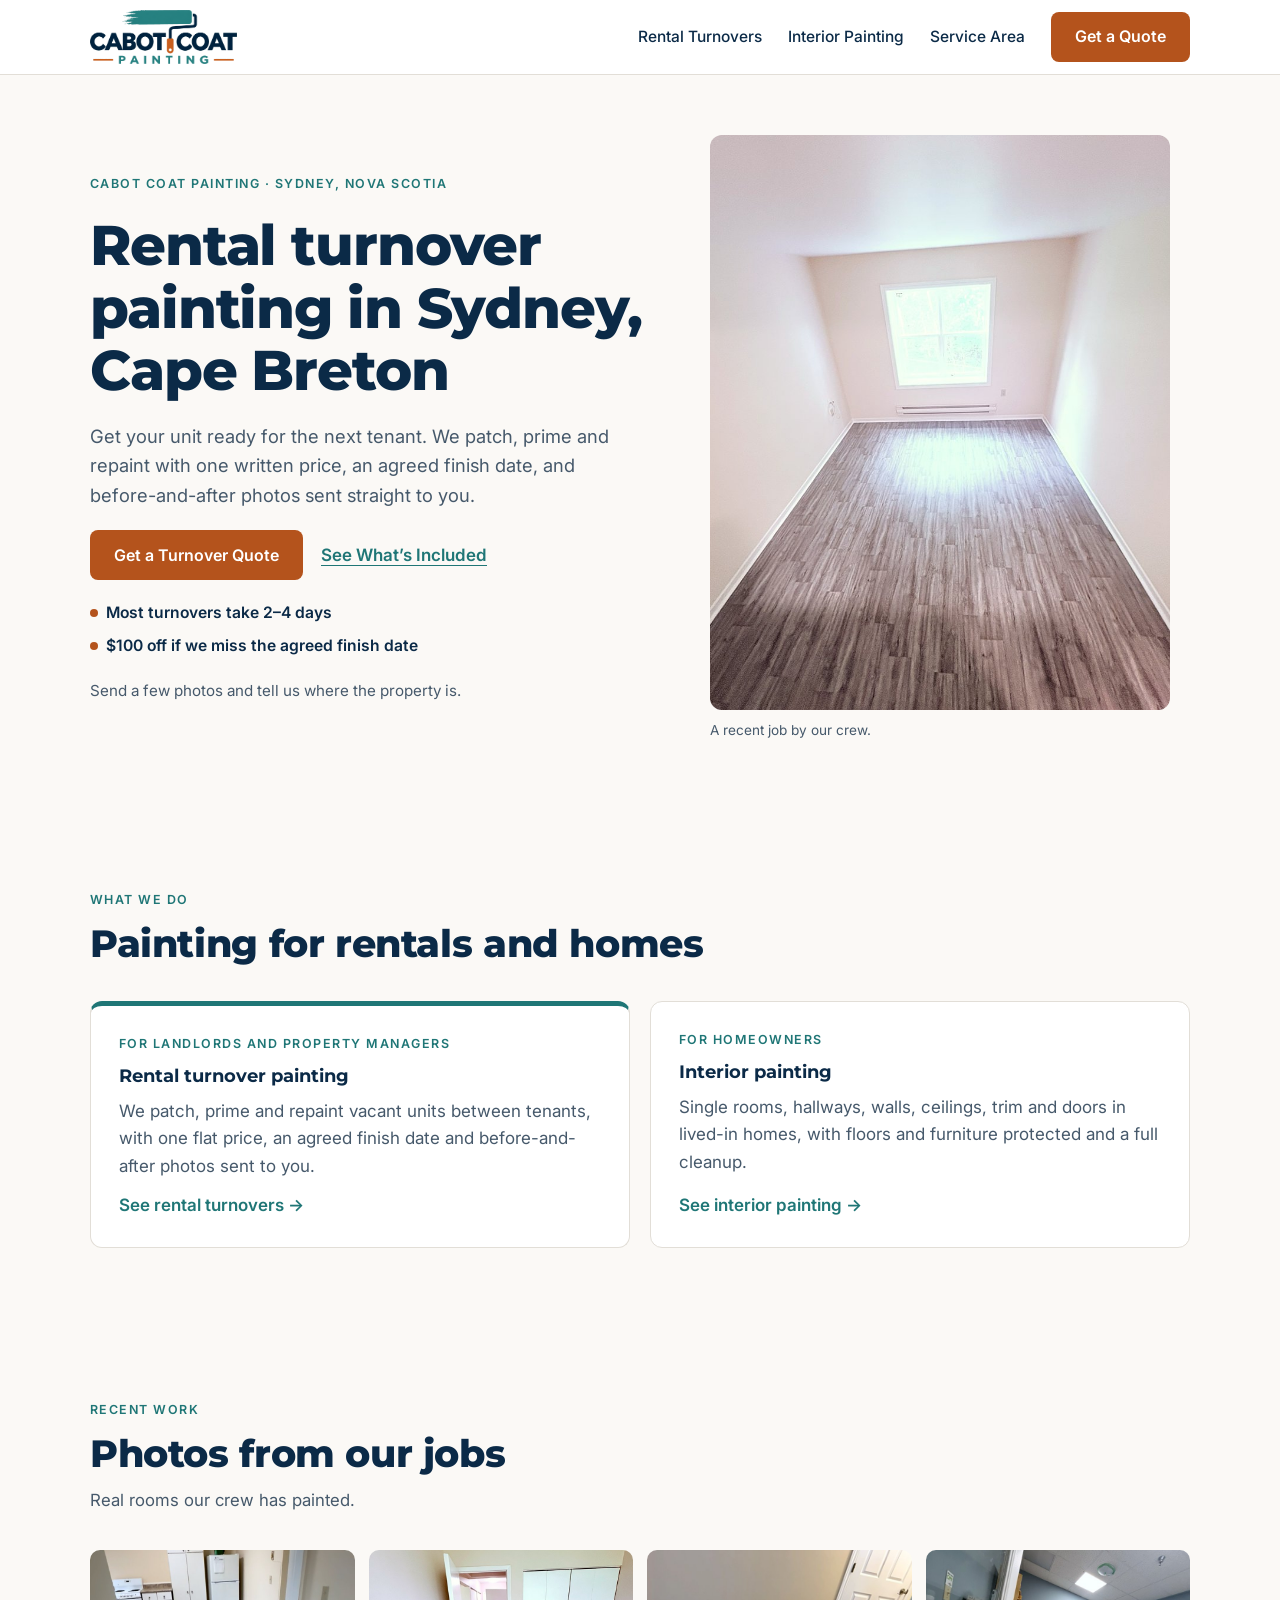
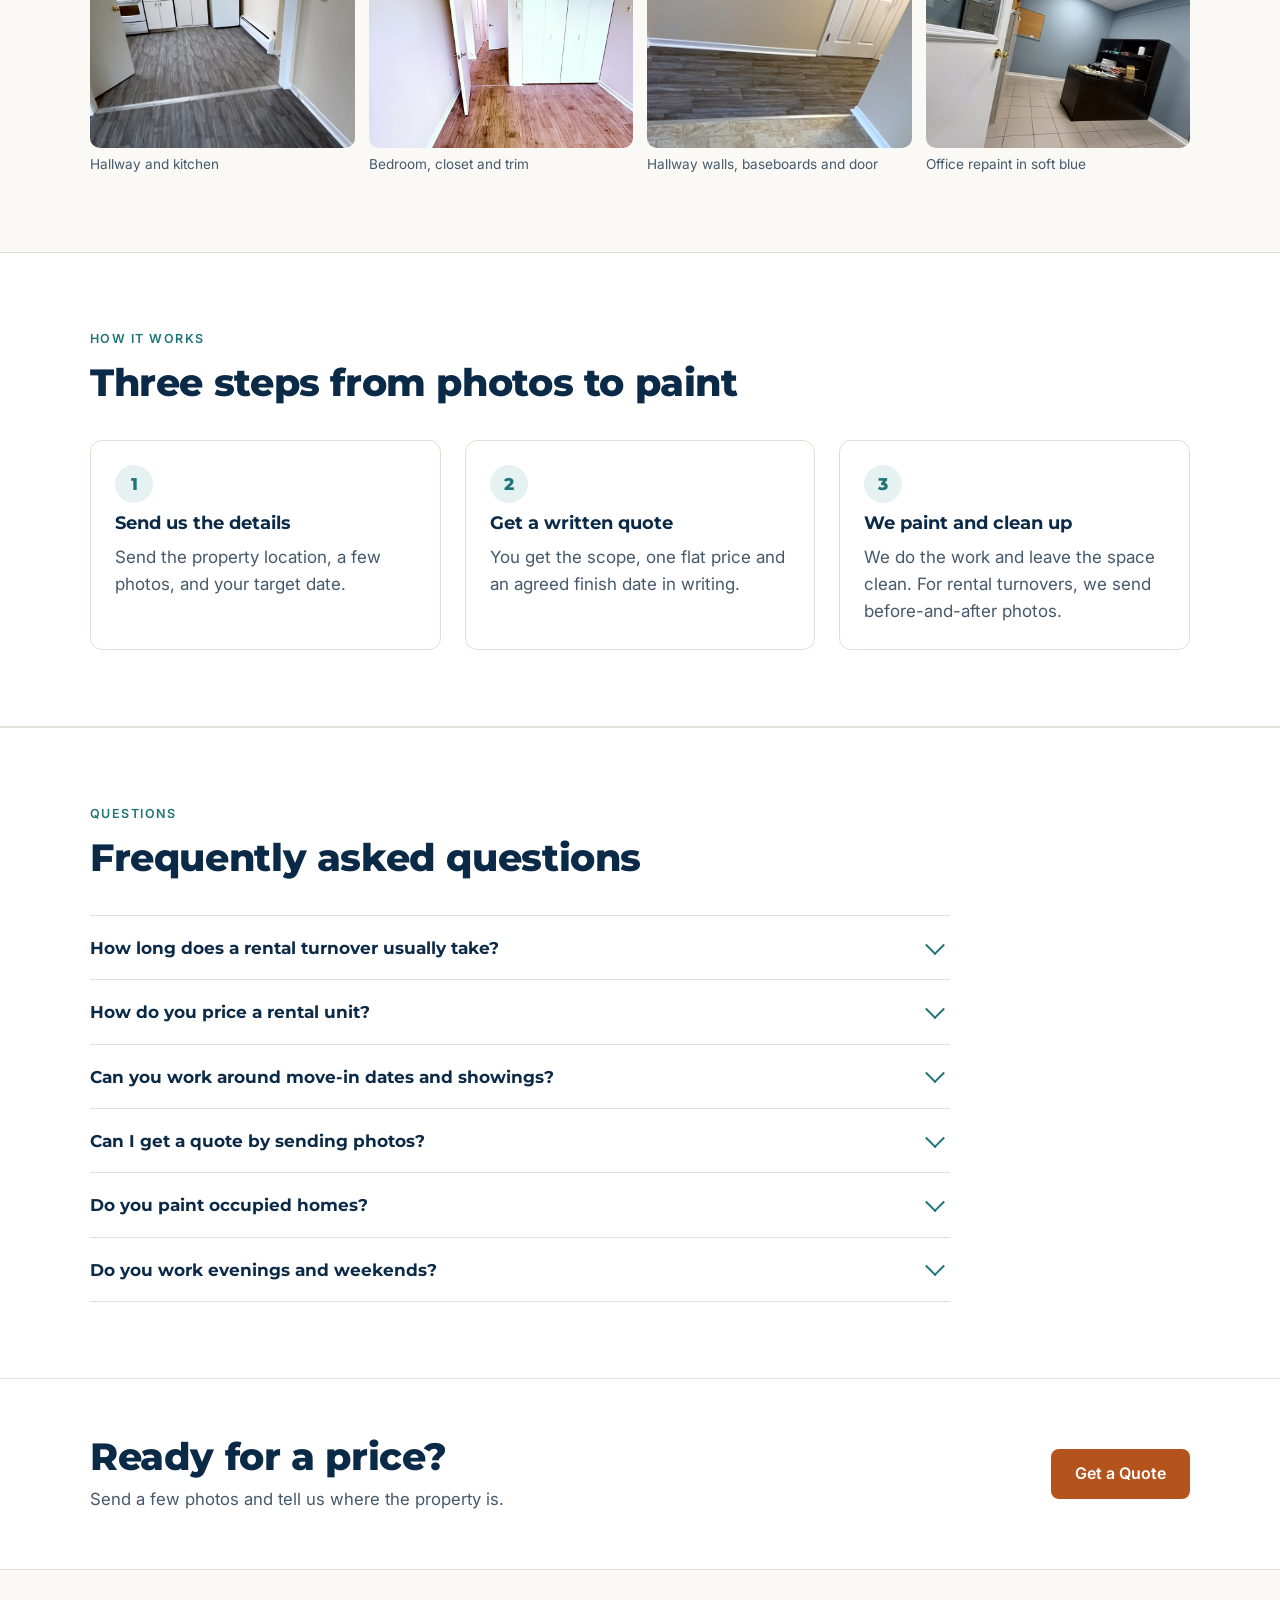
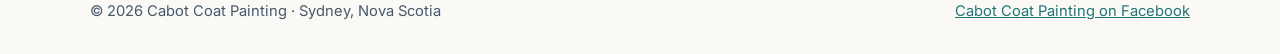
==== commit 6bcc4571: "Message-first quote page, interior hero photo, job-type quote links, turnover terms on homepage" ====
--- a/index.html
+++ b/index.html
@@ -40,13 +40,14 @@
         <h1>Rental turnover painting in Sydney, Cape Breton</h1>
         <p class="lede">Get your unit ready for the next tenant. We patch, prime and repaint with one written price, an agreed finish date, and before-and-after photos sent straight to you.</p>
         <div class="actions">
-          <a class="btn btn-primary" href="quote.html">Get a Quote</a>
+          <a class="btn btn-primary" href="quote.html?type=rental">Get a Turnover Quote</a>
           <a class="text-link" href="rental-turnovers.html#included">See What’s Included</a>
         </div>
+        <ul class="offer" aria-label="Turnover terms"><li>Most turnovers take 2–4 days</li><li>$100 off if we miss the agreed finish date</li></ul>
         <p class="hint">Send a few photos and tell us where the property is.</p>
       </div>
       <figure class="room" style="margin: 0">
-        <img class="photo" src="images/job-bedroom-window.jpg" width="800" height="1040" alt="Empty, freshly painted bedroom with light walls, white trim and a window at the far end" fetchpriority="high">
+        <img class="photo" src="images/job-bedroom-window.jpg" width="780" height="1020" alt="Empty, freshly painted bedroom with light walls, white trim and a window at the far end" fetchpriority="high">
         <figcaption>A recent job by our crew.</figcaption>
       </figure>
     </div>
@@ -55,7 +56,7 @@
 <div class="svc-cards">
 <a class="svc lead" href="rental-turnovers.html"><span class="eyebrow">For landlords and property managers</span><h3>Rental turnover painting</h3><p>We patch, prime and repaint vacant units between tenants, with one flat price, an agreed finish date and before-and-after photos sent to you.</p><span class="go">See rental turnovers →</span></a>
 <a class="svc" href="interior-painting.html"><span class="eyebrow">For homeowners</span><h3>Interior painting</h3><p>Single rooms, hallways, walls, ceilings, trim and doors in lived-in homes, with floors and furniture protected and a full cleanup.</p><span class="go">See interior painting →</span></a>
-</div></div></section><section class="block" id="work"><div class="wrap"><div class="section-head"><div class="eyebrow">Recent work</div><h2>Photos from our jobs</h2><p>Real rooms our crew has painted.</p></div><div class="gallery"><figure><img src="images/job-hallway-kitchen.jpg" width="800" height="1000" alt="Freshly painted hallway leading into an apartment kitchen with new grey plank flooring" loading="lazy" decoding="async"><figcaption>Hallway and kitchen</figcaption></figure><figure><img src="images/job-bedroom-closet.jpg" width="800" height="1074" alt="Painted bedroom with white closet doors and trim, door open to the hallway" loading="lazy" decoding="async"><figcaption>Bedroom, closet and trim</figcaption></figure><figure><img src="images/job-hallway-trim.jpg" width="800" height="455" alt="Hallway with fresh beige walls, white baseboards and a white six-panel door" loading="lazy" decoding="async"><figcaption>Hallway walls, baseboards and door</figcaption></figure><figure><img src="images/job-office-blue.jpg" width="800" height="580" alt="Small office repainted in a soft blue with white trim" loading="lazy" decoding="async"><figcaption>Office repaint in soft blue</figcaption></figure></div></div></section><section class="block" id="how" style="background: var(--white); border-block: 1px solid var(--line)">
+</div></div></section><section class="block" id="work"><div class="wrap"><div class="section-head"><div class="eyebrow">Recent work</div><h2>Photos from our jobs</h2><p>Real rooms our crew has painted.</p></div><div class="gallery"><figure><img src="images/job-hallway-kitchen.jpg" width="800" height="1000" alt="Freshly painted hallway leading into an apartment kitchen with new grey plank flooring" loading="lazy" decoding="async"><figcaption>Hallway and kitchen</figcaption></figure><figure><img src="images/job-bedroom-closet.jpg" width="800" height="1074" alt="Painted bedroom with white closet doors and trim, door open to the hallway" loading="lazy" decoding="async"><figcaption>Bedroom, closet and trim</figcaption></figure><figure><img src="images/job-hallway-trim.jpg" width="780" height="450" alt="Hallway with fresh beige walls, white baseboards and a white six-panel door" loading="lazy" decoding="async"><figcaption>Hallway walls, baseboards and door</figcaption></figure><figure><img src="images/job-office-blue.jpg" width="740" height="560" alt="Small office repainted in a soft blue with white trim" loading="lazy" decoding="async"><figcaption>Office repaint in soft blue</figcaption></figure></div></div></section><section class="block" id="how" style="background: var(--white); border-block: 1px solid var(--line)">
     <div class="wrap">
       <div class="section-head">
         <div class="eyebrow">How it works</div>
--- a/styles.css
+++ b/styles.css
@@ -191,9 +191,16 @@
 .cta-band { background: var(--white); border-top: 1px solid var(--line); }
 .cta-band .wrap { padding-block: 56px; display: flex; flex-wrap: wrap; justify-content: space-between; align-items: center; gap: 20px; }
 
-.room img.photo { display: block; width: 100%; max-width: 100%; aspect-ratio: 4 / 5; object-fit: cover; border-radius: 12px; }
+.room img.photo { display: block; width: 100%; height: auto; max-width: 100%; aspect-ratio: 4 / 5; object-fit: cover; border-radius: 12px; }
 .room { justify-self: center; width: 100%; max-width: 460px; }
 .gallery { display: grid; grid-template-columns: repeat(auto-fit, minmax(min(100%, 220px), 1fr)); gap: 14px; margin: 0; padding: 0; list-style: none; }
 .gallery figure { margin: 0; min-width: 0; }
-.gallery img { display: block; width: 100%; max-width: 100%; aspect-ratio: 4 / 3; object-fit: cover; border-radius: 10px; background: var(--line); }
+.gallery img { display: block; width: 100%; height: auto; max-width: 100%; aspect-ratio: 4 / 3; object-fit: cover; border-radius: 10px; background: var(--line); }
 .gallery figcaption { margin-top: 6px; font-size: 0.85rem; color: var(--ink-soft); }
+
+.offer { display: flex; flex-wrap: wrap; gap: 8px 18px; list-style: none; margin: 0; padding: 0; }
+.offer li { display: inline-flex; align-items: center; gap: 8px; font-weight: 600; font-size: 0.98rem; }
+.offer li::before { content: ""; width: 8px; height: 8px; border-radius: 50%; background: var(--copper); flex: none; }
+.local-line { font-size: 0.95rem; color: var(--ink-soft); }
+.msg-first { display: flex; flex-direction: column; gap: 12px; align-items: flex-start; }
+.msg-note { font-size: 0.92rem; color: var(--ink-soft); }
